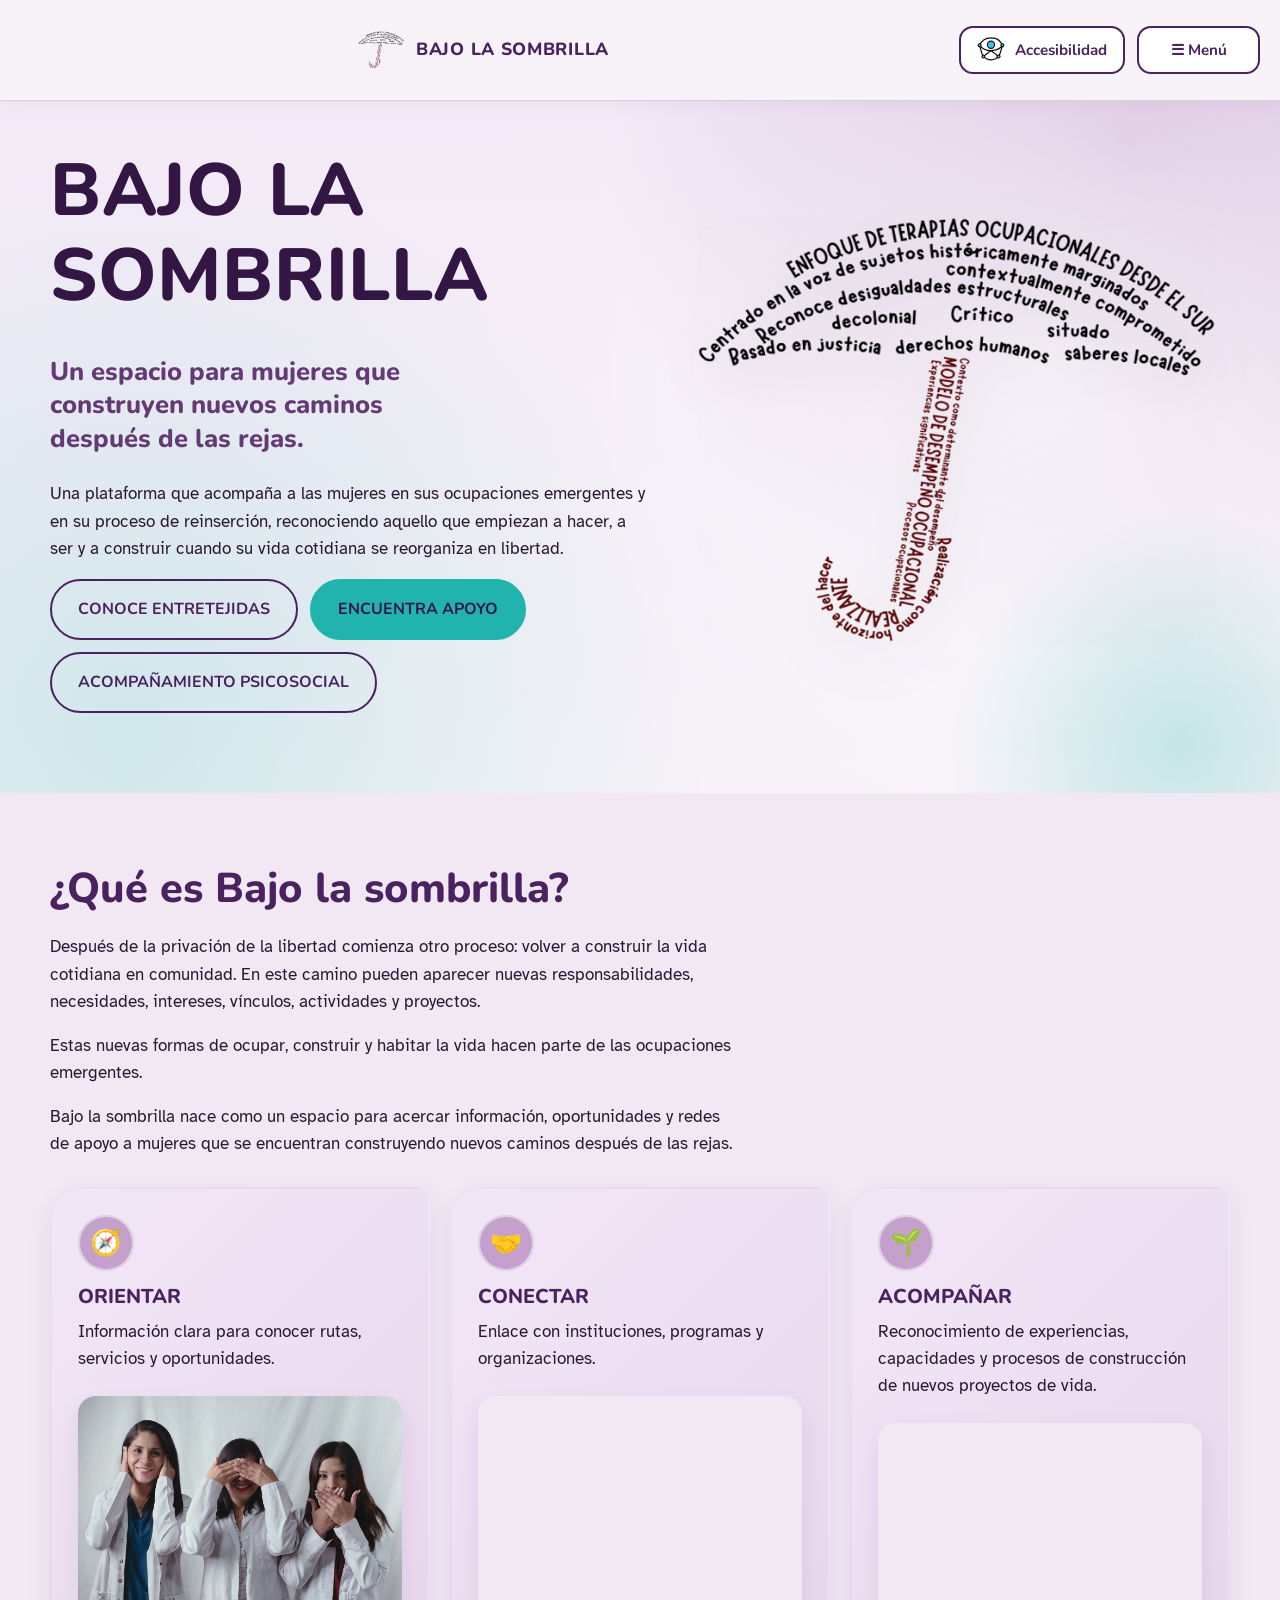
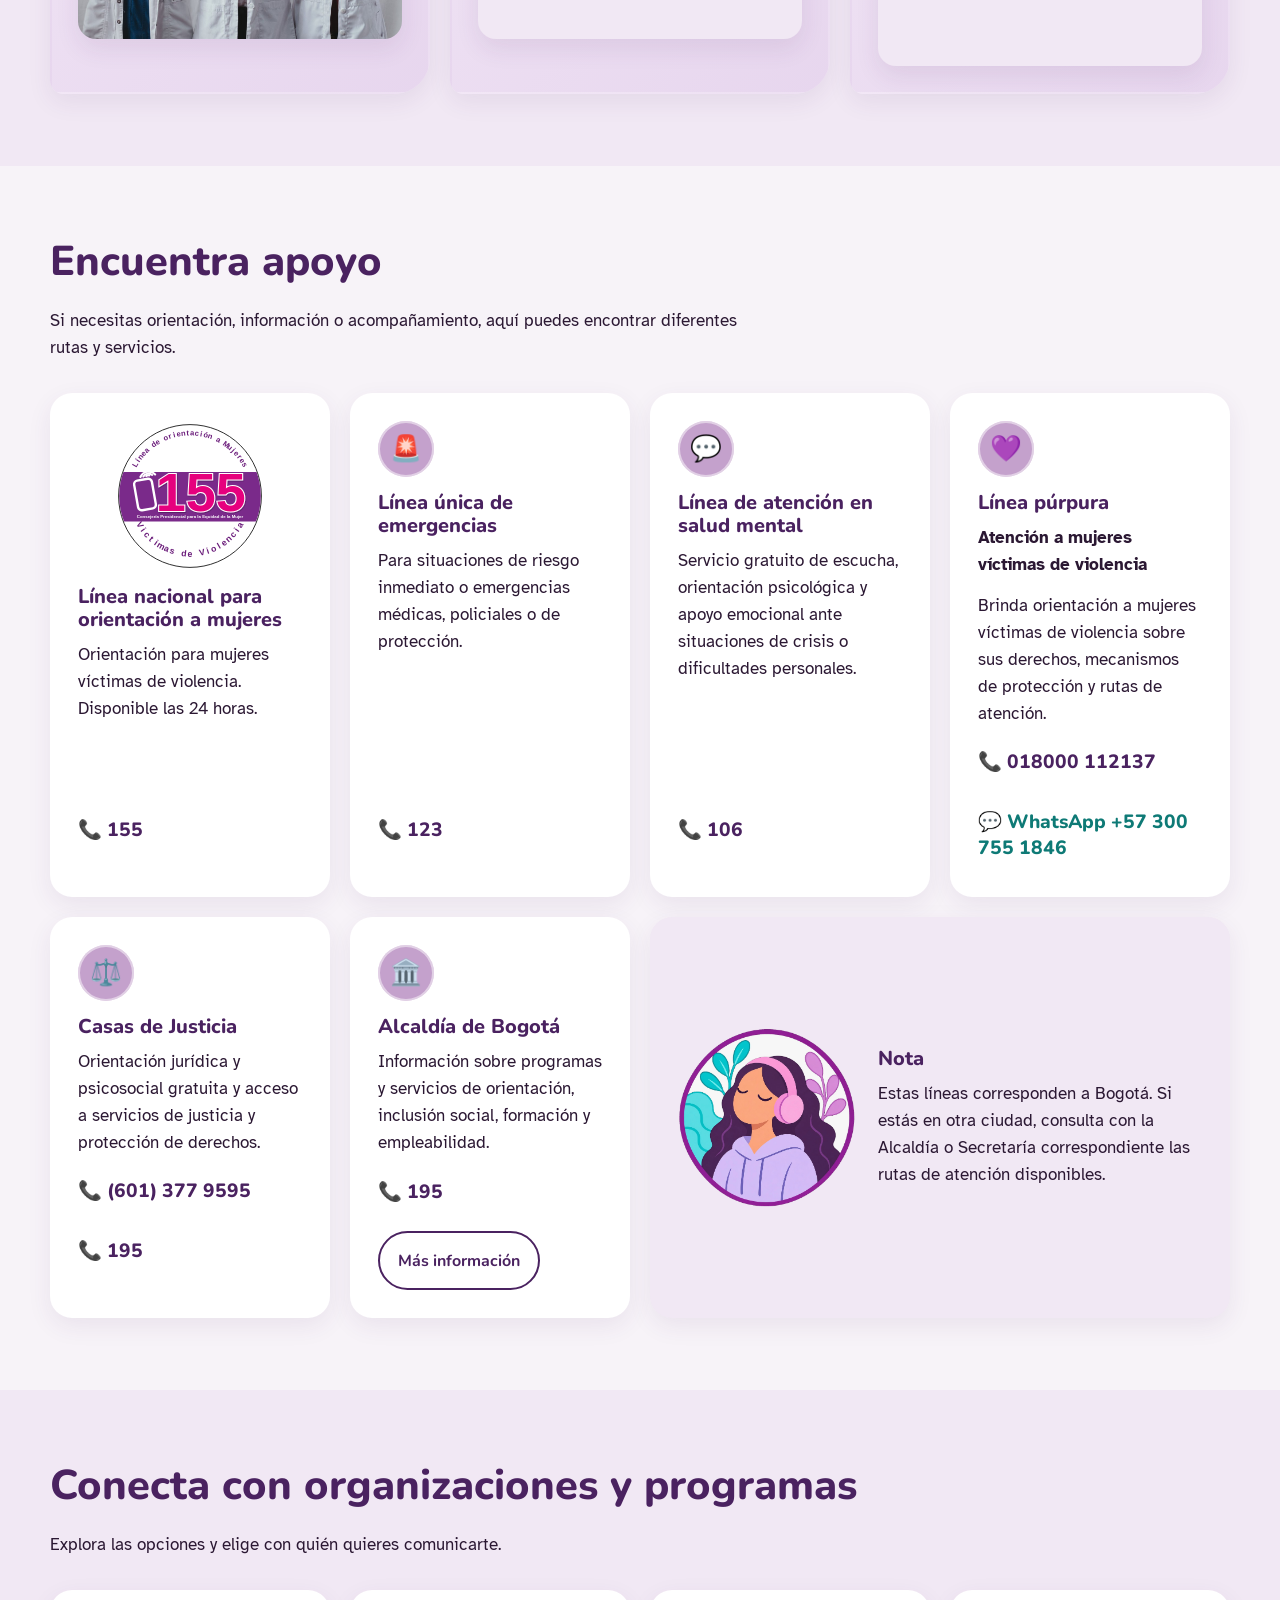
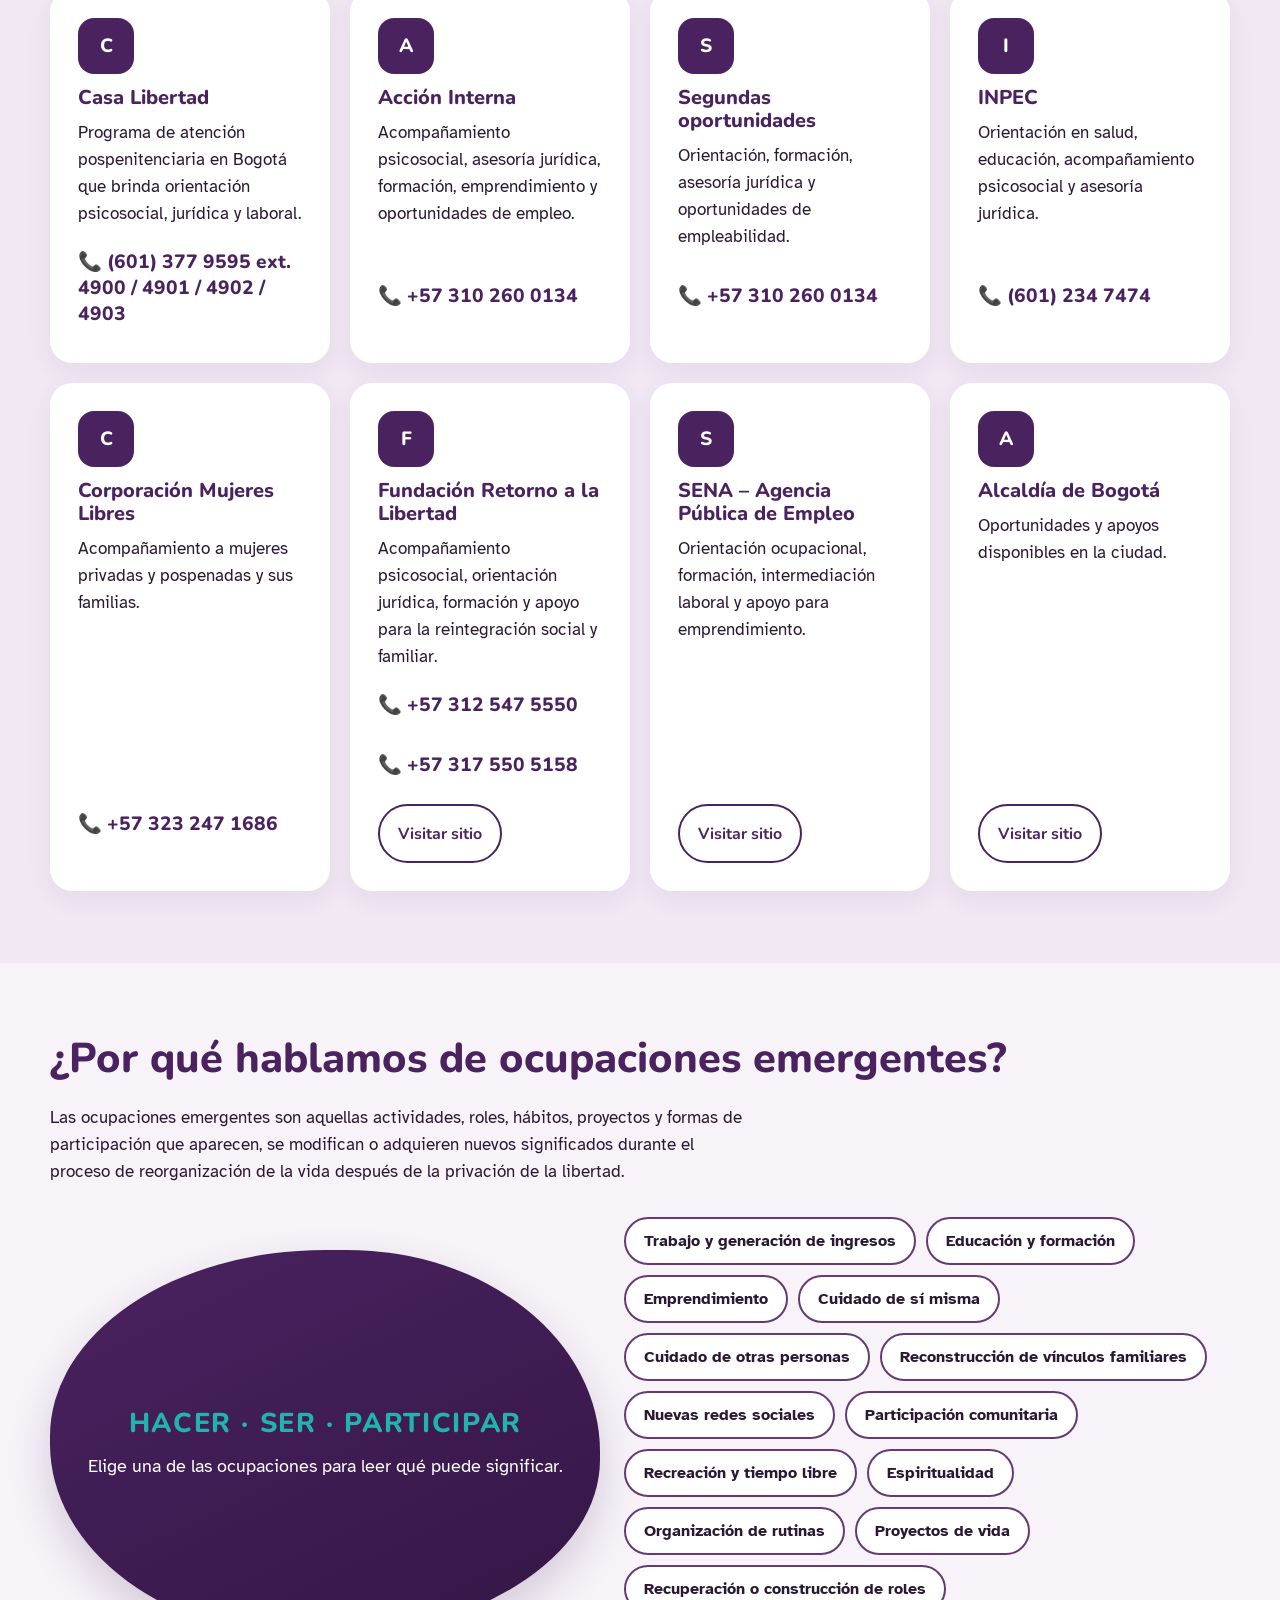
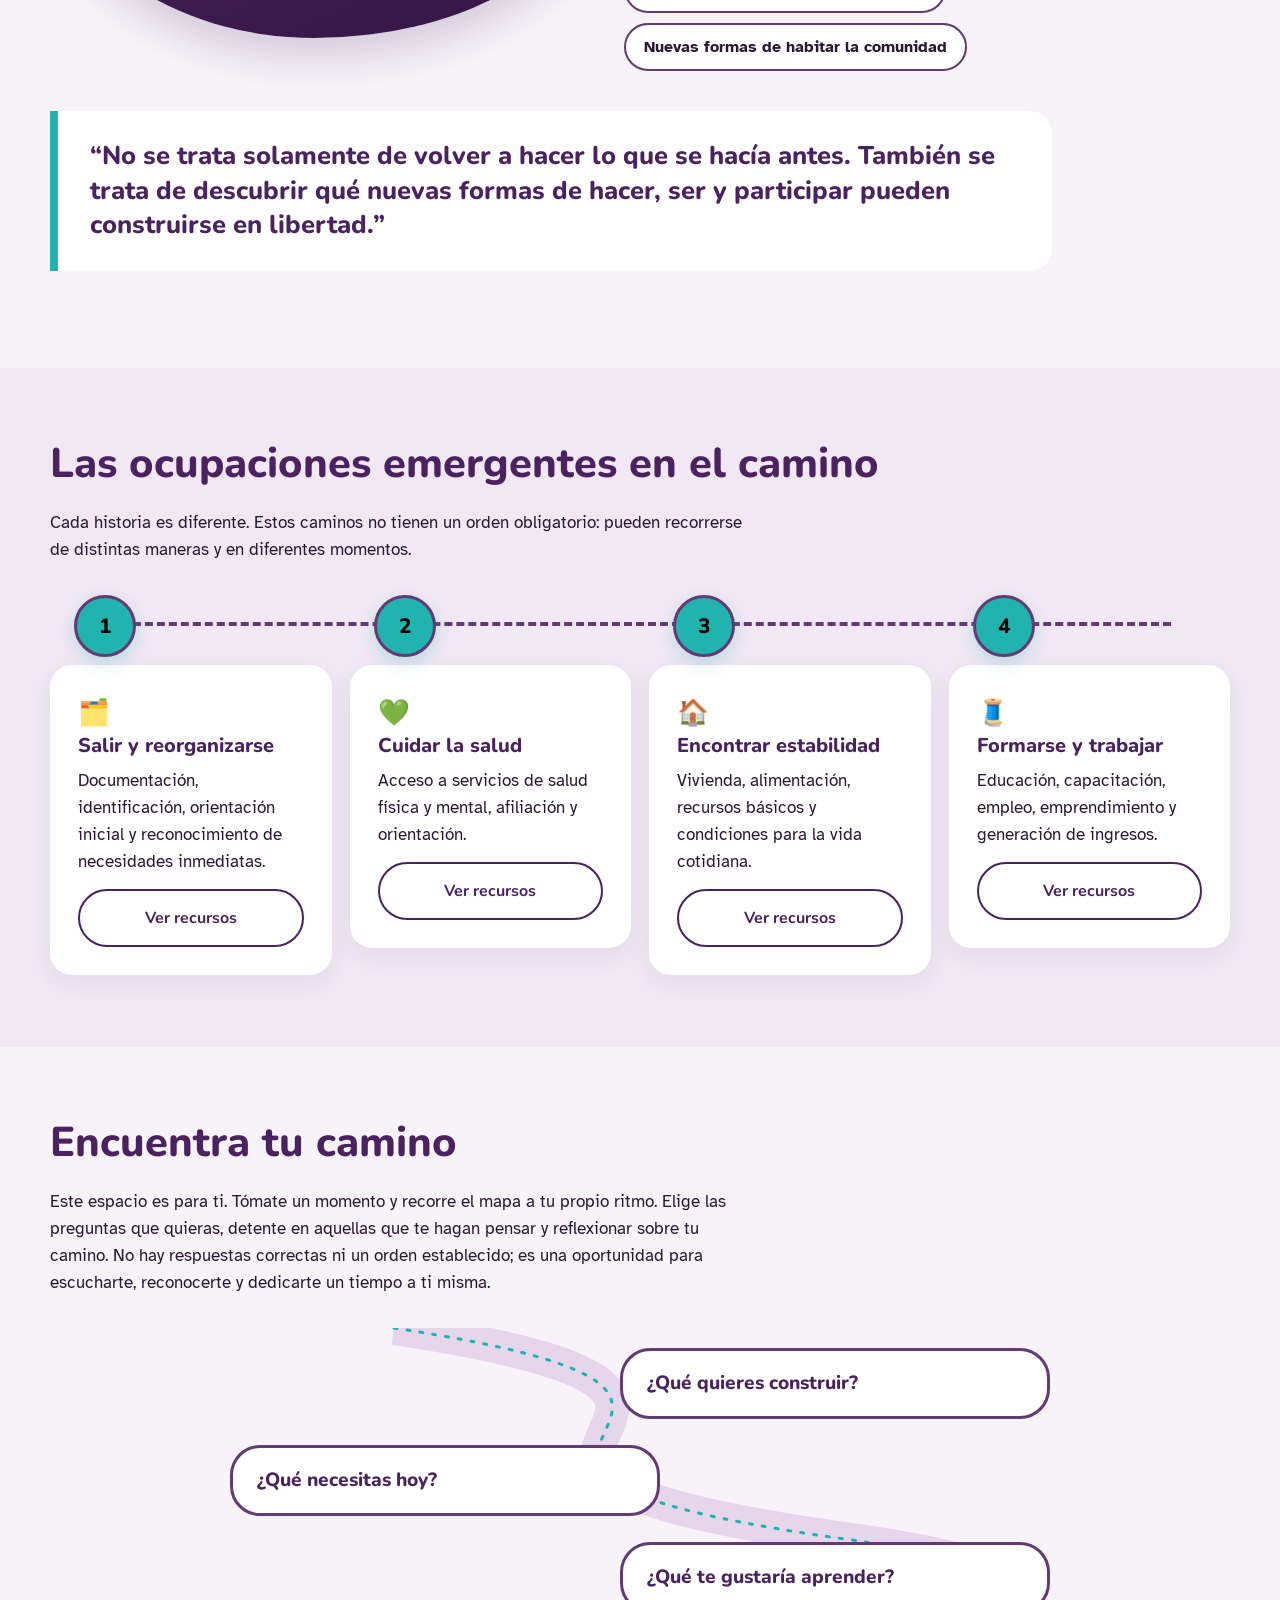
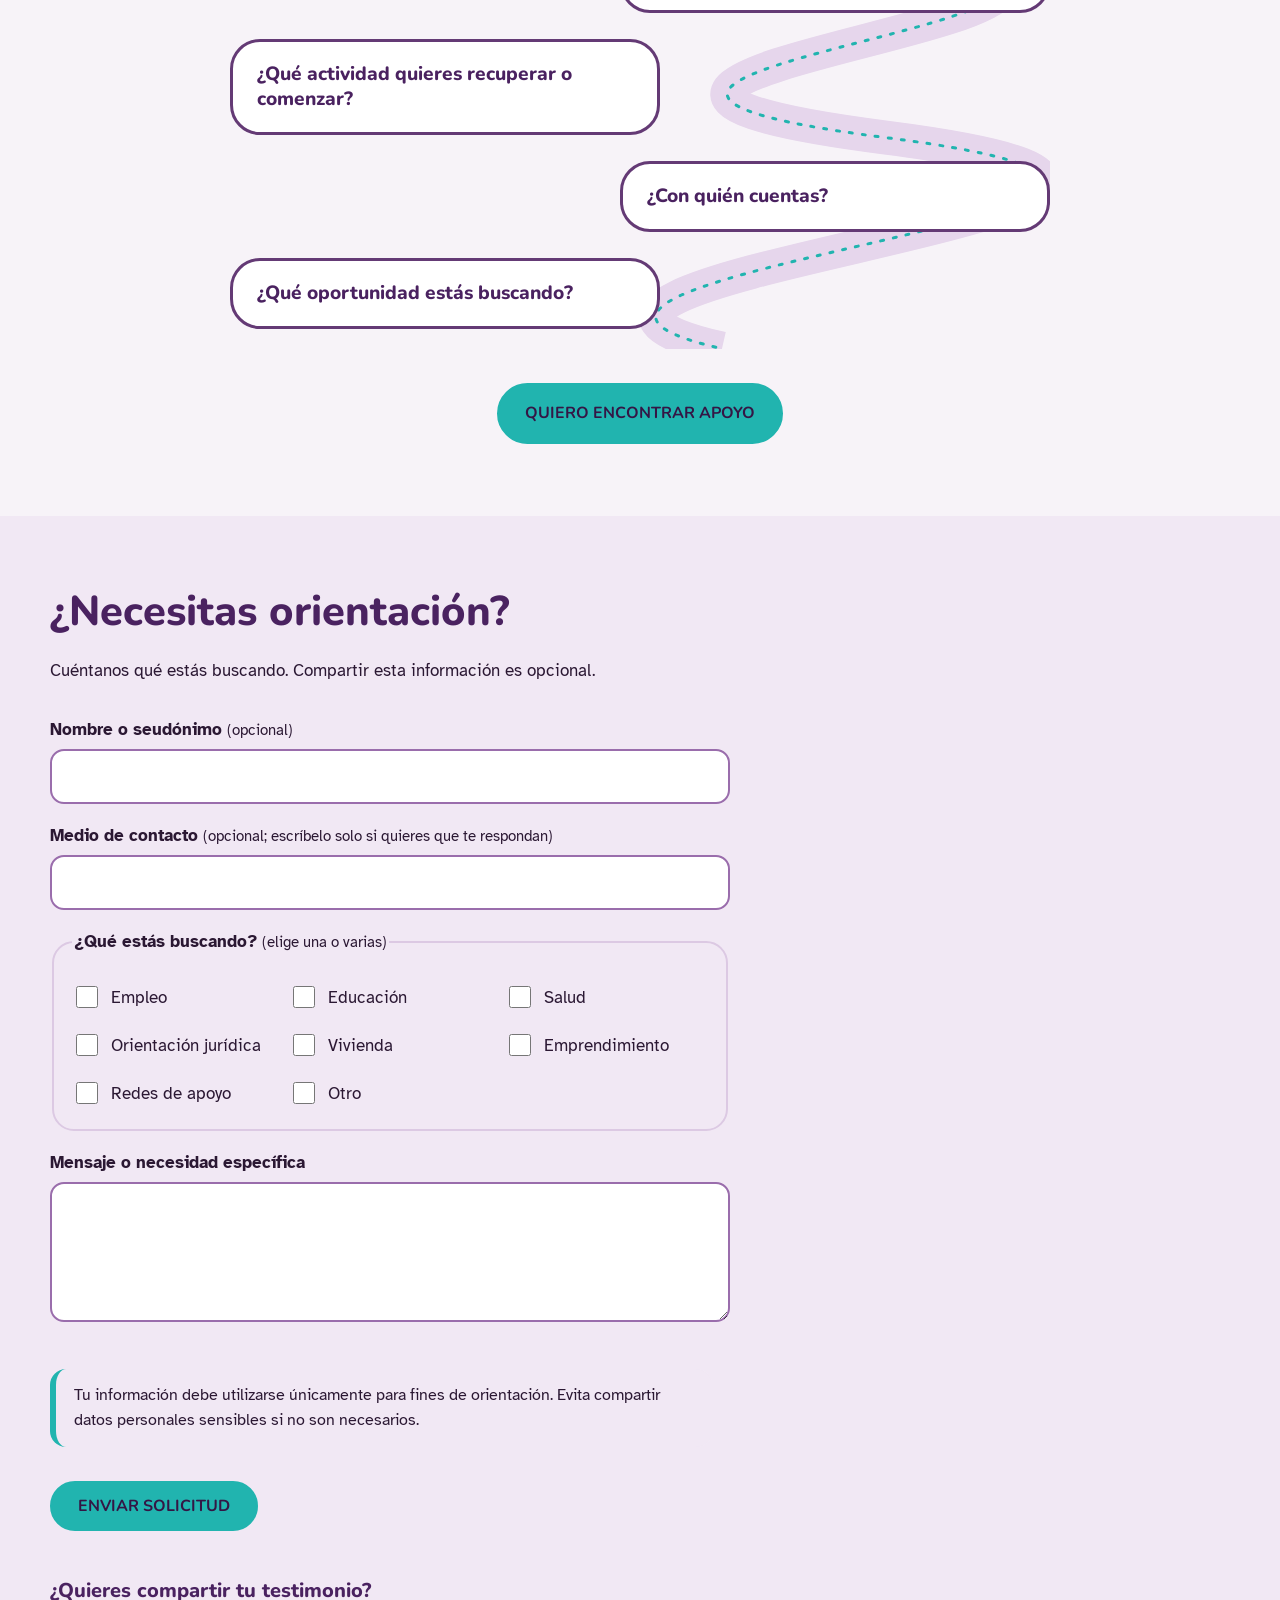
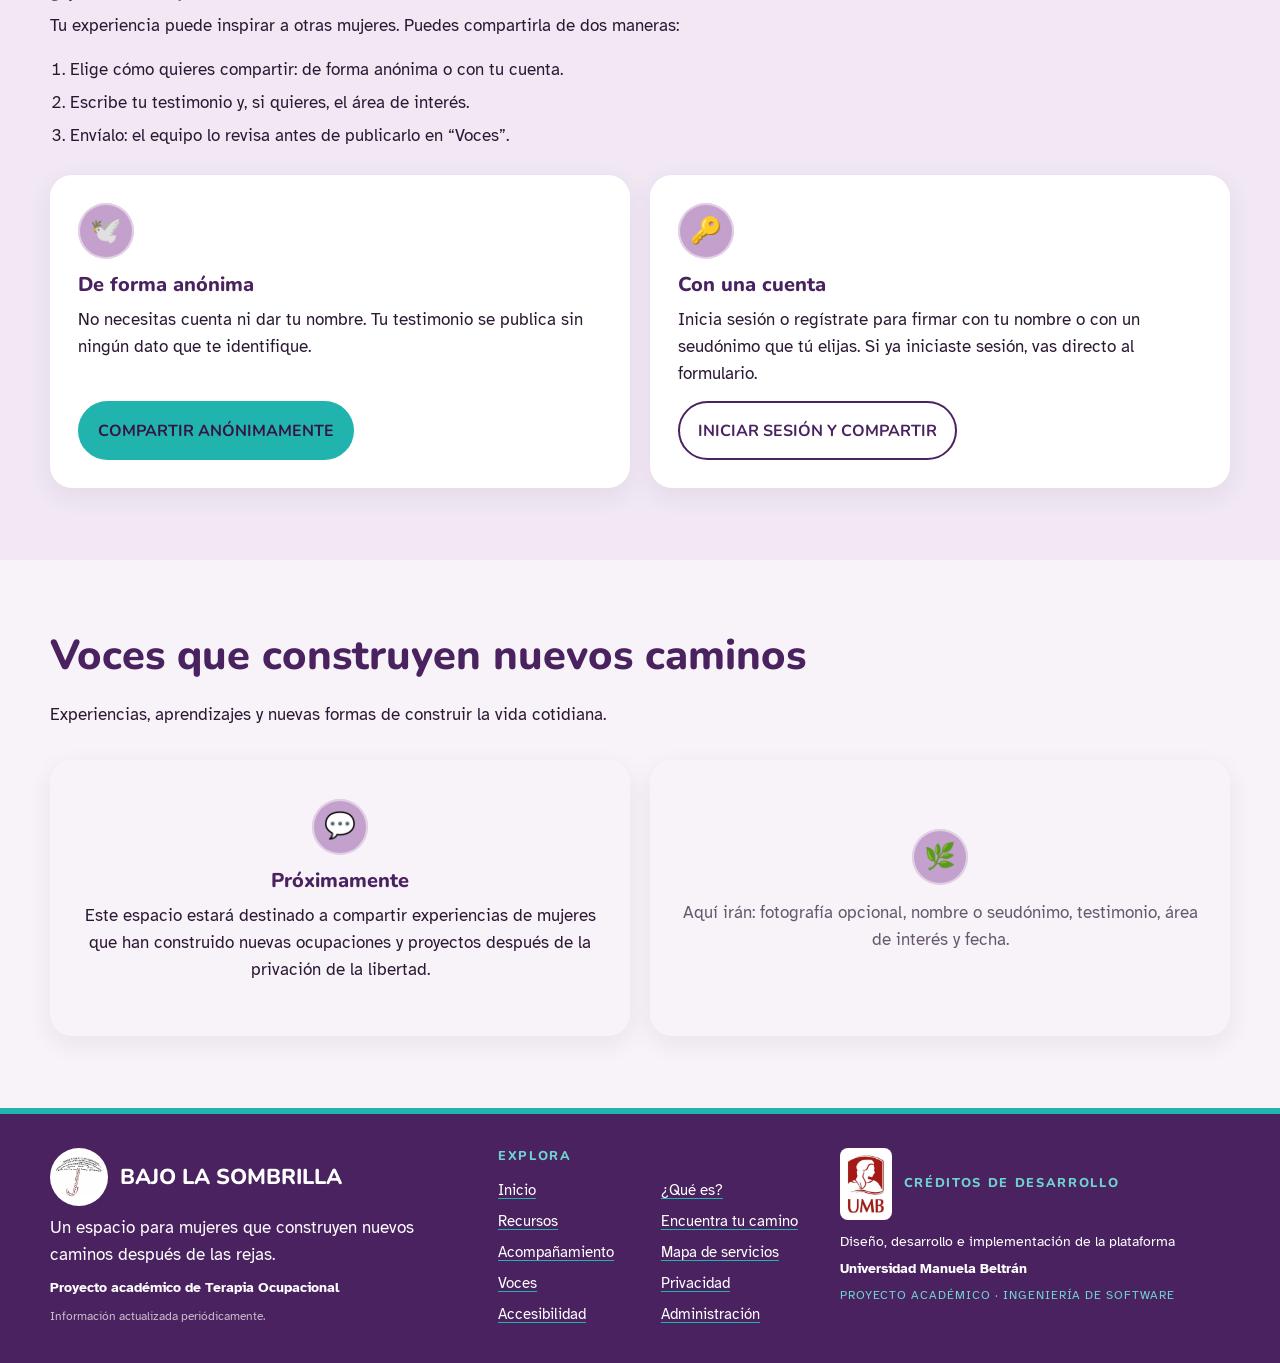
==== index.html @ c3b2c614 "Sitio web Bajo la sombrilla - version inicial" ====
<!DOCTYPE html>
<html lang="es">

<head>
    <meta charset="utf-8">
    <meta name="viewport" content="width=device-width, initial-scale=1, viewport-fit=cover">
    <meta name="theme-color" content="#C4A1CC">

    <title>Bajo la sombrilla</title>

    <!-- Fuentes -->
    <link
        rel="stylesheet"
        href="https://fonts.googleapis.com/css2?family=Atkinson+Hyperlegible:wght@400;700&family=Nunito:wght@700;800&display=swap"
    >

    <!-- Hoja de estilos -->
    <link rel="stylesheet" href="style.css">
</head>

<body>

    <!-- Accesibilidad: saltar al contenido -->
    <a class="skip" href="#main">Saltar al contenido</a>

    <!-- ==================== ENCABEZADO ==================== -->
    <header>
        <div class="wrap nav">

            <!-- Logotipo -->
            <a
                class="logo"
                href="#inicio"
                aria-label="Bajo la sombrilla, inicio"
            >
                <img
                    class="logo-img"
                    src="logo_3_transparente.png"
                    alt="Logotipo de una sombrilla que representa la articulación entre el enfoque de Terapias Ocupacionales desde el Sur y el Modelo de Desempeño Ocupacional Realizante. En la cubierta de la sombrilla, dispuestos en forma de arco, se encuentran los principios del enfoque: centrado en la voz de sujetos históricamente marginados, reconocimiento de desigualdades estructurales, compromiso contextual, pensamiento crítico y situado, perspectiva decolonial, justicia, derechos humanos y saberes locales. En el mango o estructura central se representa el Modelo de Desempeño Ocupacional Realizante, con elementos relacionados con el contexto como determinante del desempeño, las experiencias significativas y los procesos ocupacionales. En la parte inferior, el diseño incorpora los propósitos de organización, integración, productividad y realización. La sombrilla simboliza la integración de estas perspectivas como fundamento para comprender el desempeño ocupacional desde una mirada crítica, contextual y centrada en las personas."
                    title="Logotipo de una sombrilla que representa la articulación entre el enfoque de Terapias Ocupacionales desde el Sur y el Modelo de Desempeño Ocupacional Realizante. En la cubierta de la sombrilla, dispuestos en forma de arco, se encuentran los principios del enfoque: centrado en la voz de sujetos históricamente marginados, reconocimiento de desigualdades estructurales, compromiso contextual, pensamiento crítico y situado, perspectiva decolonial, justicia, derechos humanos y saberes locales. En el mango o estructura central se representa el Modelo de Desempeño Ocupacional Realizante, con elementos relacionados con el contexto como determinante del desempeño, las experiencias significativas y los procesos ocupacionales. En la parte inferior, el diseño incorpora los propósitos de organización, integración, productividad y realización. La sombrilla simboliza la integración de estas perspectivas como fundamento para comprender el desempeño ocupacional desde una mirada crítica, contextual y centrada en las personas."
                    width="46"
                    height="39"
                >
                BAJO LA SOMBRILLA
            </a>

            <!-- Menú principal -->
            <nav class="menu" aria-label="Principal">
                <a href="#inicio">Inicio</a>
                <a href="#que-es">¿Qué es?</a>
                <a href="#ocupaciones">Ocupaciones emergentes</a>
                <a href="#recursos">Recursos</a>
                <a href="acompanamiento.html">Acompañamiento</a>
                <a href="mapa.html">Mapa de servicios</a>
                <a href="#voces">Voces</a>
            </nav>

            <!-- Acceso y registro -->
            <a class="btn sm alt hide-m" href="login.html">
                INICIAR SESIÓN
            </a>

            <a class="btn sm hide-m" href="registro.html">
                REGÍSTRATE
            </a>

            <!-- Botón de accesibilidad -->
            <button
                class="icon-btn"
                id="a11yBtn"
                aria-expanded="false"
                aria-controls="a11y"
            >
                <svg
                    class="a11y-icon"
                    viewBox="0 0 48 48"
                    aria-hidden="true"
                    focusable="false"
                >
                    <g
                        fill="none"
                        stroke="currentColor"
                        stroke-width="2"
                        stroke-linecap="round"
                        stroke-linejoin="round"
                    >
                        <path d="M4.5 16A21.2 21.2 0 0 1 43.5 16" />
                        <path d="M4.5 16C7 25 8 31 11 35" />
                        <path d="M43.5 16C41 25 40 31 37 35" />
                        <path d="M11 35C15 39.5 20 41 24 41s9-1.5 13-6" />
                        <path d="M4.5 16C13 28 35 28 43.5 16" />
                        <path d="M24 25 11 35" />
                        <path d="M24 25l13 10" />
                    </g>
                    <g fill="#3fbfe8" stroke="currentColor" stroke-width="1.8">
                        <circle cx="24" cy="15" r="6.2" />
                        <circle cx="4.5" cy="16" r="2.6" />
                        <circle cx="43.5" cy="16" r="2.6" />
                        <circle cx="11" cy="35" r="2.6" />
                        <circle cx="37" cy="35" r="2.6" />
                    </g>
                </svg>
                <span>Accesibilidad</span>
            </button>

            <!-- Menú móvil -->
            <button
                class="icon-btn burger"
                id="burger"
                aria-expanded="false"
                aria-controls="mm"
                aria-label="Abrir menú"
            >
                ☰ Menú
            </button>

        </div>

        <!-- Navegación móvil -->
        <nav id="mm" aria-label="Menú móvil">
            <a href="#inicio">Inicio</a>
            <a href="#que-es">¿Qué es?</a>
            <a href="#ocupaciones">Ocupaciones emergentes</a>
            <a href="#recursos">Recursos</a>
            <a href="acompanamiento.html">Acompañamiento</a>
            <a href="mapa.html">Mapa de servicios</a>
            <a href="#voces">Voces</a>
            <a href="login.html">Iniciar sesión</a>
            <a href="registro.html">Regístrate</a>
        </nav>

        <!-- Opciones de accesibilidad -->
        <div
            id="a11y"
            role="dialog"
            aria-label="Opciones de accesibilidad"
        >
            <strong>Ajusta la página a tu medida</strong>

            <button class="btn sm" data-a="up">
                A+ Aumentar texto
            </button>

            <button class="btn sm" data-a="down">
                A− Reducir texto
            </button>

            <button
                class="btn sm"
                data-a="contrast"
                aria-pressed="false"
            >
                ◐ Alto contraste
            </button>

            <button
                class="btn sm"
                data-a="motion"
                aria-pressed="false"
            >
                Reducir movimiento
            </button>

            <button class="btn sm" data-a="reset">
                Restablecer
            </button>
        </div>
    </header>

    <!-- ==================== CONTENIDO PRINCIPAL ==================== -->
    <main id="main">

        <!-- 1. INICIO -->
        <section class="hero" id="inicio">
            <div class="wrap">

                <div>
                    <h1>BAJO LA SOMBRILLA</h1>

                    <p class="sub">
                        Un espacio para mujeres que construyen nuevos
                        caminos después de las rejas.
                    </p>

                    <p>
                        Una plataforma que acompaña a las mujeres en sus
                        ocupaciones emergentes y en su proceso de
                        reinserción, reconociendo aquello que empiezan
                        a hacer, a ser y a construir cuando su vida
                        cotidiana se reorganiza en libertad.
                    </p>

                    <div class="row">
                        <a class="btn alt" href="#que-es">
                            CONOCE ENTRETEJIDAS
                        </a>

                        <a class="btn" href="#apoyo">
                            ENCUENTRA APOYO
                        </a>

                        <a class="btn alt" href="acompanamiento.html">
                            ACOMPAÑAMIENTO PSICOSOCIAL
                        </a>
                    </div>
                </div>

                <img
                    class="hero-art"
                    src="logo_3_transparente.png"
                    alt="Logotipo de una sombrilla que representa la articulación entre el enfoque de Terapias Ocupacionales desde el Sur y el Modelo de Desempeño Ocupacional Realizante. En la cubierta de la sombrilla, dispuestos en forma de arco, se encuentran los principios del enfoque: centrado en la voz de sujetos históricamente marginados, reconocimiento de desigualdades estructurales, compromiso contextual, pensamiento crítico y situado, perspectiva decolonial, justicia, derechos humanos y saberes locales. En el mango o estructura central se representa el Modelo de Desempeño Ocupacional Realizante, con elementos relacionados con el contexto como determinante del desempeño, las experiencias significativas y los procesos ocupacionales. En la parte inferior, el diseño incorpora los propósitos de organización, integración, productividad y realización. La sombrilla simboliza la integración de estas perspectivas como fundamento para comprender el desempeño ocupacional desde una mirada crítica, contextual y centrada en las personas."
                    title="Logotipo de una sombrilla que representa la articulación entre el enfoque de Terapias Ocupacionales desde el Sur y el Modelo de Desempeño Ocupacional Realizante. En la cubierta de la sombrilla, dispuestos en forma de arco, se encuentran los principios del enfoque: centrado en la voz de sujetos históricamente marginados, reconocimiento de desigualdades estructurales, compromiso contextual, pensamiento crítico y situado, perspectiva decolonial, justicia, derechos humanos y saberes locales. En el mango o estructura central se representa el Modelo de Desempeño Ocupacional Realizante, con elementos relacionados con el contexto como determinante del desempeño, las experiencias significativas y los procesos ocupacionales. En la parte inferior, el diseño incorpora los propósitos de organización, integración, productividad y realización. La sombrilla simboliza la integración de estas perspectivas como fundamento para comprender el desempeño ocupacional desde una mirada crítica, contextual y centrada en las personas."
                    width="604"
                    height="506"
                >

            </div>
        </section>

        <!-- 2. ¿QUÉ ES BAJO LA SOMBRILLA? -->
        <section id="que-es" class="alt-bg">
            <div class="wrap">

                <h2>¿Qué es Bajo la sombrilla?</h2>

                <p>
                    Después de la privación de la libertad comienza otro
                    proceso: volver a construir la vida cotidiana en
                    comunidad. En este camino pueden aparecer nuevas
                    responsabilidades, necesidades, intereses, vínculos,
                    actividades y proyectos.
                </p>

                <p>
                    Estas nuevas formas de ocupar, construir y habitar
                    la vida hacen parte de las ocupaciones emergentes.
                </p>

                <p>
                    Bajo la sombrilla nace como un espacio para acercar
                    información, oportunidades y redes de apoyo a mujeres
                    que se encuentran construyendo nuevos caminos
                    después de las rejas.
                </p>

                <div class="grid" style="margin-top: 30px">

                    <article class="card big">
                        <div class="ico" aria-hidden="true">🧭</div>

                        <h3>ORIENTAR</h3>

                        <p>
                            Información clara para conocer rutas,
                            servicios y oportunidades.
                        </p>

                        <img
                            class="card-photo"
                            src="orientar.jpg"
                            alt="Tres profesionales de la salud con batas blancas sonriendo y cubriendo sus rostros con las manos"
                            width="1200"
                            height="900"
                            loading="lazy"
                            decoding="async"
                        >
                    </article>

                    <article class="card big">
                        <div class="ico" aria-hidden="true">🤝</div>

                        <h3>CONECTAR</h3>

                        <p>
                            Enlace con instituciones, programas
                            y organizaciones.
                        </p>

                        <img
                            class="card-photo"
                            src="conectar.jpg"
                            alt="Cinco mujeres con uniformes azules sonriendo y abrazándose en grupo"
                            width="1200"
                            height="900"
                            loading="lazy"
                            decoding="async"
                        >
                    </article>

                    <article class="card big">
                        <div class="ico" aria-hidden="true">🌱</div>

                        <h3>ACOMPAÑAR</h3>

                        <p>
                            Reconocimiento de experiencias, capacidades
                            y procesos de construcción de nuevos
                            proyectos de vida.
                        </p>

                        <img
                            class="card-photo"
                            src="acompanar.jpg"
                            alt="Mujer con vestido azul y velo blanco sosteniendo una vasija de barro"
                            width="1200"
                            height="900"
                            loading="lazy"
                            decoding="async"
                        >
                    </article>

                </div>
            </div>
        </section>

        <!-- 3. ENCUENTRA APOYO -->
        <section id="apoyo">
            <div class="wrap">

                <h2>Encuentra apoyo</h2>

                <p class="intro">
                    Si necesitas orientación, información o
                    acompañamiento, aquí puedes encontrar diferentes
                    rutas y servicios.
                </p>

                <!-- El contenido se genera desde script.js -->
                <div class="grid" id="apoyoGrid"></div>

            </div>
        </section>

        <!-- 4. RECURSOS Y ORGANIZACIONES -->
        <section id="recursos" class="alt-bg">
            <div class="wrap">

                <h2>Conecta con organizaciones y programas</h2>

                <p class="intro">
                    Explora las opciones y elige con quién quieres
                    comunicarte.
                </p>

                <!-- Organizaciones generadas con JavaScript -->
                <div class="grid" id="orgGrid"></div>

            </div>
        </section>

        <!-- 5. OCUPACIONES EMERGENTES -->
        <section id="ocupaciones">
            <div class="wrap">

                <h2>¿Por qué hablamos de ocupaciones emergentes?</h2>

                <p class="intro">
                    Las ocupaciones emergentes son aquellas actividades,
                    roles, hábitos, proyectos y formas de participación
                    que aparecen, se modifican o adquieren nuevos
                    significados durante el proceso de reorganización
                    de la vida después de la privación de la libertad.
                </p>

                <div class="occ">

                    <!-- Contenido dinámico de las ocupaciones -->
                    <div class="core" aria-live="polite">

                        <h3 id="coreT">
                            HACER · SER · PARTICIPAR
                        </h3>

                        <p id="coreP">
                            Elige una de las ocupaciones para leer qué
                            puede significar.
                        </p>

                    </div>

                    <!-- Opciones creadas con JavaScript -->
                    <div
                        class="chips"
                        id="chips"
                        role="group"
                        aria-label="Ocupaciones emergentes"
                    ></div>

                </div>

                <p class="quote">
                    “No se trata solamente de volver a hacer lo que se
                    hacía antes. También se trata de descubrir qué nuevas
                    formas de hacer, ser y participar pueden construirse
                    en libertad.”
                </p>

            </div>
        </section>

        <!-- 6. RUTA DE LAS OCUPACIONES -->
        <section class="alt-bg" id="ruta">
            <div class="wrap">

                <h2>Las ocupaciones emergentes en el camino</h2>

                <p class="intro">
                    Cada historia es diferente. Estos caminos no tienen
                    un orden obligatorio: pueden recorrerse de distintas
                    maneras y en diferentes momentos.
                </p>

                <!-- Etapas creadas con JavaScript -->
                <ol class="ruta" id="rutaL"></ol>

            </div>
        </section>

        <!-- 7. ENCUENTRA TU CAMINO -->
        <section id="camino">
            <div class="wrap">

                <h2>Encuentra tu camino</h2>

                <p class="intro">
                    Este espacio es para ti. Tómate un momento y recorre el mapa a tu propio ritmo. Elige las preguntas que quieras, detente en aquellas que te hagan pensar y reflexionar sobre tu camino. No hay respuestas correctas ni un orden establecido; es una oportunidad para escucharte, reconocerte y dedicarte un tiempo a ti misma.
                    
                    
                </p>

                <div class="camino" id="cam">

                    <!-- Camino visual -->
                    <svg
                        viewBox="0 0 100 100"
                        preserveAspectRatio="none"
                        aria-hidden="true"
                    >
                        <path
                            d="M20 0 C80 12, 10 22, 75 34 S15 55, 80 66 S20 88, 60 100"
                            fill="none"
                            stroke="#e6d6ec"
                            stroke-width="7"
                            vector-effect="non-scaling-stroke"
                            style="stroke-width: 34px"
                        />

                        <path
                            d="M20 0 C80 12, 10 22, 75 34 S15 55, 80 66 S20 88, 60 100"
                            fill="none"
                            stroke="#21b4af"
                            stroke-width="3"
                            stroke-dasharray="3 10"
                            stroke-linecap="round"
                            vector-effect="non-scaling-stroke"
                            style="stroke-width: 3px"
                        />
                    </svg>

                </div>

                <div
                    class="row"
                    style="justify-content: center; margin-top: 34px"
                >
                    <a class="btn" href="#orientacion">
                        QUIERO ENCONTRAR APOYO
                    </a>
                </div>

            </div>
        </section>

        <!-- 8. FORMULARIO DE ORIENTACIÓN -->
        <section id="orientacion" class="alt-bg">
            <div class="wrap">

                <h2>¿Necesitas orientación?</h2>

                <p class="intro">
                    Cuéntanos qué estás buscando. Compartir esta
                    información es opcional.
                </p>

                <form id="f" novalidate>

                    <!-- Nombre opcional -->
                    <div>
                        <label for="n">
                            Nombre o seudónimo
                            <span class="hint">(opcional)</span>
                        </label>

                        <input
                            type="text"
                            id="n"
                            autocomplete="off"
                        >
                    </div>

                    <!-- Medio de contacto opcional -->
                    <div>
                        <label for="c">
                            Medio de contacto
                            <span class="hint">
                                (opcional; escríbelo solo si quieres
                                que te respondan)
                            </span>
                        </label>

                        <input
                            type="text"
                            id="c"
                            autocomplete="off"
                        >
                    </div>

                    <!-- Motivos de orientación -->
                    <fieldset>
                        <legend>
                            ¿Qué estás buscando?
                            <span class="hint">
                                (elige una o varias)
                            </span>
                        </legend>

                        <div class="opts" id="opts"></div>
                    </fieldset>

                    <!-- Mensaje -->
                    <div>
                        <label for="m">
                            Mensaje o necesidad específica
                        </label>

                        <textarea
                            id="m"
                            aria-describedby="e"
                        ></textarea>

                        <div
                            class="err"
                            id="e"
                            role="alert"
                        ></div>
                    </div>

                    <p class="notice">
                        Tu información debe utilizarse únicamente
                        para fines de orientación. Evita compartir
                        datos personales sensibles si no son necesarios.
                    </p>

                    <div>
                        <button class="btn" type="submit">
                            ENVIAR SOLICITUD
                        </button>
                    </div>

                </form>

                <!-- Confirmación del formulario -->
                <div
                    id="ok"
                    role="status"
                    tabindex="-1"
                >
                    <strong>Gracias por escribir.</strong>

                    Tu solicitud fue recibida. Si dejaste un medio de contacto, el equipo podrá comunicarse contigo. Mientras tanto, puedes llamar a cualquiera de las líneas de la
                    sección “Encuentra apoyo”.
                </div>

                <!-- 9. COMPARTIR TESTIMONIO -->
                <div class="testi-help" id="testimonio">

                    <h3>¿Quieres compartir tu testimonio?</h3>

                    <p>
                        Tu experiencia puede inspirar a otras mujeres.
                        Puedes compartirla de dos maneras:
                    </p>

                    <ol>
                        <li>
                            Elige cómo quieres compartir: de forma
                            anónima o con tu cuenta.
                        </li>

                        <li>
                            Escribe tu testimonio y, si quieres,
                            el área de interés.
                        </li>

                        <li>
                            Envíalo: el equipo lo revisa antes de
                            publicarlo en “Voces”.
                        </li>
                    </ol>

                    <div class="grid">

                        <!-- Testimonio anónimo -->
                        <article class="card">

                            <div class="ico" aria-hidden="true">
                                🕊️
                            </div>

                            <h3>De forma anónima</h3>

                            <p>
                                No necesitas cuenta ni dar tu nombre.
                                Tu testimonio se publica sin ningún dato
                                que te identifique.
                            </p>

                            <div class="push">
                                <a class="btn sm" href="testimonio.html">
                                    COMPARTIR ANÓNIMAMENTE
                                </a>
                            </div>

                        </article>

                        <!-- Testimonio con cuenta -->
                        <article class="card">

                            <div class="ico" aria-hidden="true">
                                🔑
                            </div>

                            <h3>Con una cuenta</h3>

                            <p>
                                Inicia sesión o regístrate para firmar
                                con tu nombre o con un seudónimo que tú
                                elijas. Si ya iniciaste sesión, vas
                                directo al formulario.
                            </p>

                            <div class="push">
                                <a
                                    class="btn sm alt"
                                    id="testiCuenta"
                                    href="login.html?next=testimonio.html"
                                >
                                    INICIAR SESIÓN Y COMPARTIR
                                </a>
                            </div>

                        </article>

                    </div>
                </div>

            </div>
        </section>

        <!-- 10. VOCES -->
        <section id="voces">
            <div class="wrap">

                <h2>Voces que construyen nuevos caminos</h2>

                <p class="intro">
                    Experiencias, aprendizajes y nuevas formas de
                    construir la vida cotidiana.
                </p>

                <div class="grid">

                    <article class="card soon">

                        <div class="ico" aria-hidden="true">
                            💬
                        </div>

                        <h3>Próximamente</h3>

                        <p>
                            Este espacio estará destinado a compartir
                            experiencias de mujeres que han construido
                            nuevas ocupaciones y proyectos después de
                            la privación de la libertad.
                        </p>

                    </article>

                    <article class="card soon" aria-hidden="true">

                        <div class="ico">🌿</div>

                        <p style="opacity: 0.7">
                            Aquí irán: fotografía opcional, nombre
                            o seudónimo, testimonio, área de interés
                            y fecha.
                        </p>

                    </article>

                </div>
            </div>
        </section>

    </main>

    <!-- ==================== PIE DE PÁGINA ==================== -->
        <footer>
      <div class="wrap footer-grid">
        <div class="footer-brand">
          <div class="footer-brand-head">
            <img
              class="footer-logo"
              src="logo_3_transparente.png"
              alt=""
              width="46"
              height="39"
            />
            <h2>BAJO LA SOMBRILLA</h2>
          </div>
          <p class="footer-tagline">
            Un espacio para mujeres que construyen nuevos caminos después de las
            rejas.
          </p>
          <p class="footer-project">
            Proyecto académico de Terapia Ocupacional
          </p>
          <p class="footer-note">Información actualizada periódicamente.</p>
        </div>

        <nav class="footer-nav" aria-label="Pie de página">
          <h3>EXPLORA</h3>
          <ul>
            <li><a href="#inicio">Inicio</a></li>
            <li><a href="#que-es">¿Qué es?</a></li>
            <li><a href="#recursos">Recursos</a></li>
            <li><a href="#camino">Encuentra tu camino</a></li>
            <li><a href="acompanamiento.html">Acompañamiento</a></li>
            <li><a href="mapa.html">Mapa de servicios</a></li>
            <li><a href="#voces">Voces</a></li>
            <li><a href="#privacidad">Privacidad</a></li>
            <li><a href="#a11yBtn">Accesibilidad</a></li>
            <li><a href="admin.html">Administración</a></li>
          </ul>
        </nav>

        <div class="footer-credits">
          <div class="credits-head">
            <img
              class="umb-logo"
              src="logo_umb.png"
              alt="Universidad Manuela Beltrán"
              width="44"
              height="64"
            />
            <h3>CRÉDITOS DE DESARROLLO</h3>
          </div>
          <p>Diseño, desarrollo e implementación de la plataforma</p>
          <p class="credito-uni">Universidad Manuela Beltrán</p>
          <p class="credito-proyecto">
            PROYECTO ACADÉMICO · INGENIERÍA DE SOFTWARE
          </p>
        </div>
      </div>
    </footer>

    <!-- ==================== BARRA INFERIOR ==================== -->
    <div class="bar">

        <a class="btn" href="#apoyo">
            ENCUENTRA APOYO
        </a>

        <a
            class="btn alt"
            href="tel:155"
            aria-label="Llamar a la línea 155"
        >
            📞 155
        </a>

    </div>

    <!-- Archivo JavaScript principal -->
    <script src="script.js"></script>
    <script src="accesibilidad.js"></script>

</body>
</html>
---- style.css ----
/* ==========================================================================
   1. VARIABLES Y CONFIGURACIÓN GLOBAL
   ========================================================================== */

:root {
  /* Paleta morada · color principal */
  --morado-50: #f7f3f8;
  --morado-100: #f1e8f4;
  --morado-200: #e6d6ec;
  --morado-300: #c4a1cc;
  --morado-400: #b087be;
  --morado-500: #9a6dac;
  --morado-600: #7d4f90;
  --morado-700: #643a75;
  --morado-800: #4a2260;
  --morado-900: #341645;

  /* Paleta turquesa · botones, acentos y animaciones */
  --turquesa-50: #e6f7f6;
  --turquesa-100: #ccf0ee;
  --turquesa-300: #6fd3cf;
  --turquesa-500: #21b4af;
  --turquesa-600: #1a9691;
  --turquesa-700: #0e7a76;
  --turquesa-800: #0a5e5b;

  /* Alias de la interfaz */
  --bg: var(--morado-50);
  --card: #ffffff;
  --sand: var(--morado-100);
  --sage: var(--morado-300);
  --saged: var(--morado-700);
  --terra: var(--turquesa-500);
  --petrol: var(--morado-800);
  --sun: var(--turquesa-500);
  --ink: #2b1833;
  --line: #dcc9e3;
  --focus: var(--turquesa-700);
  --soft: var(--morado-100);
  --field: var(--morado-500);
  --chip-pendiente: var(--morado-300);
  --chip-pendiente-ink: var(--morado-900);
  --r: 22px;

  box-sizing: border-box;
  padding-top: env(safe-area-inset-top, 0px);
  padding-bottom: env(safe-area-inset-bottom, 0px);
}
:root:not([data-theme="light"]) {
  /* Modificadores de tema (reservado para modo personalizado) */
}

/* Modo de Alto Contraste */
html[data-contrast="1"] {
  --bg: #000;
  --card: #000;
  --sand: #111;
  --sage: #111;
  --saged: #ffe45c;
  --terra: #5ff5f0;
  --petrol: #8fe3ff;
  --ink: #fff;
  --line: #fff;
  --focus: #ffe45c;
  --soft: #111;
  --field: #fff;
  --chip-pendiente: #ffe45c;
  --chip-pendiente-ink: #000;
}

html {
  font-size: 100%;
  scroll-behavior: smooth;
  scroll-padding-top: calc(90px + env(safe-area-inset-top, 0px));
  height: auto;
}

body {
  margin: 0;
  background: var(--bg);
  color: var(--ink);
  font-family: "Atkinson Hyperlegible", Verdana, sans-serif;
  line-height: 1.6;
  font-size: 1.06rem;
}

/* ==========================================================================
   2. TIPOGRAFÍA Y ACCESIBILIDAD
   ========================================================================== */

h1,
h2,
h3 {
  font-family: Nunito, "Trebuchet MS", sans-serif;
  font-weight: 800;
  line-height: 1.15;
  margin: 0 0 0.5em;
  color: var(--petrol);
}

h2 {
  font-size: clamp(1.8rem, 4vw, 2.6rem);
}

h3 {
  font-size: 1.25rem;
}

p {
  margin: 0 0 1em;
  max-width: 62ch;
}

a {
  color: var(--petrol);
  text-underline-offset: 3px;
  text-decoration-color: var(--turquesa-500);
}

html[data-contrast="1"] a {
  text-decoration-color: currentColor;
}

::selection {
  background: var(--morado-300);
  color: var(--morado-900);
}

:focus-visible {
  outline: 4px solid var(--focus);
  outline-offset: 3px;
  box-shadow: 0 0 0 7px var(--ink);
}

.skip {
  position: absolute;
  left: -999px;
  top: 8px;
  background: var(--sun);
  color: #000;
  padding: 10px 16px;
  z-index: 100;
  border-radius: 10px;
}

.skip:focus {
  left: 8px;
}

/* Reducción de movimiento */
html[data-motion="0"] *,
html[data-motion="0"] *::before,
html[data-motion="0"] *::after {
  animation: none !important;
  transition: none !important;
}

@media (prefers-reduced-motion: reduce) {
  *,
  *::before,
  *::after {
    animation: none !important;
    transition: none !important;
    scroll-behavior: auto !important;
  }
}

/* Panel de Accesibilidad (#a11y) */
#a11y {
  position: static;
  right: 20px;
  top: calc(76px + env(safe-area-inset-top, 0px));
  background: var(--card);
  border: 2px solid var(--petrol);
  border-radius: var(--r);
  padding: 18px;
  width: min(320px, calc(100% - 40px));
  display: none;
  box-shadow: 0 12px 30px #0003;
}

@media (min-width: 900px) {
  #a11y {
    position: absolute;
  }
}

#a11y.open {
  display: block;
  margin: 0 auto;
}

#a11y .btn {
  width: 100%;
  margin-top: 8px;
  background: var(--card);
  color: var(--petrol);
  border-color: var(--petrol);
}

/* ==========================================================================
   3. MAQUETACIÓN Y COMPONENTES REUTILIZABLES
   ========================================================================== */

.wrap {
  max-width: 1180px;
  margin: 0 auto;
  padding: 0 20px;
}

section {
  padding: 72px 0;
}

.row {
  display: flex;
  gap: 12px;
  flex-wrap: wrap;
  margin-top: 8px;
}

.alt-bg {
  background: var(--sand);
}

.intro {
  max-width: 64ch;
  margin-bottom: 32px;
}

/* Botones */
.btn {
  display: inline-flex;
  align-items: center;
  justify-content: center;
  gap: 12px;
  min-height: 33px;
  padding: 12px 26px;
  border-radius: 999px;
  border: 2px solid var(--turquesa-500);
  background: var(--turquesa-500);
  color: var(--morado-900);
  font:
    700 1rem Nunito,
    sans-serif;
  text-decoration: none;
  cursor: pointer;
  transition:
    transform 0.15s,
    background 0.2s,
    box-shadow 0.2s,
    color 0.2s;
}

html[data-contrast="1"] .btn {
  color: #000;
  background: var(--terra);
}

.btn:hover {
  transform: translateY(-2px);
  box-shadow: 0 10px 24px #21b4af4d;
}

.btn:active {
  transform: scale(0.97);
}

.btn.alt {
  background: transparent;
  color: var(--petrol);
  border-color: var(--petrol);
}

.btn.alt:hover {
  background: var(--soft);
  box-shadow: 0 8px 20px #4a22601f;
}

.btn.sm {
  min-height: 23px;
  padding: 16px 18px;
}

.icon-btn {
  display: inline-flex;
  align-items: center;
  justify-content: center;
  gap: 10px;
  min-height: 48px;
  min-width: 123px;
  border-radius: 14px;
  border: 2px solid var(--petrol);
  background: var(--card);
  color: var(--petrol);
  font:
    700 0.95rem Nunito,
    sans-serif;
  cursor: pointer;
  padding: 0 16px;
  transition:
    background 0.2s,
    border-color 0.2s,
    transform 0.15s;
}

.a11y-icon {
  display: block;
  flex: 0 0 auto;
  width: 28px;
  height: 28px;
  color: #0b0b0b;
}

html[data-contrast="1"] .a11y-icon {
  color: #fff;
}

.icon-btn:hover {
  background: var(--soft);
  border-color: var(--turquesa-600);
  transform: translateY(-1px);
}

/* Tarjetas (Cards) y Contenedores */
.grid {
  display: grid;
  gap: 20px;
  grid-template-columns: repeat(auto-fit, minmax(270px, 1fr));
}

.card {
  background: var(--card);
  border: 2px solid var(--line);
  border-radius: var(--r);
  padding: 26px;
  transition:
    transform 0.2s,
    border-color 0.2s,
    box-shadow 0.2s;
  display: flex;
  flex-direction: column;
}

.card:hover {
  transform: translateY(-4px);
  border-color: var(--turquesa-500);
  box-shadow: 0 14px 30px #4a22601f;
}

.card p {
  margin-bottom: 0.8em;
}

.card .push {
  margin-top: auto;
}

.card-photo {
  display: block;
  width: 100%;
  height: auto;
  aspect-ratio: 4 / 3;
  object-fit: cover;
  margin-top: 10px;
  border-radius: 18px;
  background: var(--soft);
  box-shadow: 0 10px 24px #4a226017;
}

.big {
  border-radius: 36px 14px 36px 14px;
}

/* Elementos Visuales Auxiliares */
.ico {
  width: 56px;
  height: 56px;
  border-radius: 50%;
  background: var(--sage);
  box-shadow: inset 0 0 0 2px #ffffff80;
  display: grid;
  place-items: center;
  margin-bottom: 14px;
  font-size: 1.6rem;
}

.line-logo {
  display: block;
  width: 150px;
  height: 150px;
  margin: 0 auto 14px;
}

.note-card {
  background: var(--soft);
}

.note-art {
  display: block;
  width: min(100%, 200px);
  height: auto;
  margin: 0 auto 14px;
}

.note-copy {
  min-width: 0;
}

@media (min-width: 600px) {
  .note-card {
    display: grid;
    grid-template-columns: 180px minmax(0, 1fr);
    gap: 20px;
    align-items: center;
  }

  .note-card .note-art {
    width: 100%;
    max-width: 180px;
    margin: 0;
  }

  .note-card h3 {
    margin-top: 0;
  }

  .note-card p {
    margin-bottom: 0;
    max-width: 62ch;
  }
}

@media (min-width: 600px) and (max-width: 889px) {
  .note-card {
    grid-column: span 2;
  }
}

@media (min-width: 890px) and (max-width: 1179px) {
  .note-card {
    grid-column: span 3;
  }
}

@media (min-width: 1180px) {
  .note-card {
    grid-column: span 2;
  }
}

.tel.whatsapp {
  color: var(--turquesa-700);
}

.mono {
  width: 56px;
  height: 56px;
  border-radius: 16px;
  background: var(--petrol);
  color: #fff;
  display: grid;
  place-items: center;
  font:
    800 1.2rem Nunito,
    sans-serif;
  margin-bottom: 12px;
}

html[data-contrast="1"] .mono {
  color: #000;
}

.tel {
  display: inline-block;
  font:
    800 1.2rem Nunito,
    sans-serif;
  color: var(--terra);
  text-decoration: none;
  padding: 8px 0;
  min-height: 44px;
}

.tel:hover {
  text-decoration: underline;
}

/* Chips */
.chips {
  display: flex;
  flex-wrap: wrap;
  gap: 10px;
}

.chip {
  min-height: 48px;
  padding: 10px 18px;
  border-radius: 999px;
  border: 2px solid var(--saged);
  background: var(--card);
  color: var(--ink);
  font:
    700 0.98rem "Atkinson Hyperlegible",
    sans-serif;
  cursor: pointer;
  transition:
    background 0.2s,
    border-color 0.2s;
}

.chip:not([aria-pressed="true"]):hover {
  background: var(--soft);
  border-color: var(--turquesa-600);
}

.chip[aria-pressed="true"] {
  background: var(--saged);
  border-color: var(--saged);
  color: #fff;
}

html[data-contrast="1"] .chip[aria-pressed="true"] {
  color: #000;
}

/* ==========================================================================
   4. ENCABEZADO Y NAVEGACIÓN
   ========================================================================== */

:target {
  scroll-margin-top: 108px;
}

@media (max-width: 899px) {
  :target {
    scroll-margin-top: 190px;
  }
}

header {
  position: sticky;
  top: 0;
  z-index: 50;
  background: color-mix(in srgb, var(--bg) 94%, transparent);
  backdrop-filter: blur(8px);
  border-bottom: 1px solid var(--line);
  box-shadow: 0 2px 18px #4a22600f;
  padding-top: env(safe-area-inset-top, 0px);
}

/* La barra de navegación necesita algo más de ancho que el contenido */
header .wrap {
  max-width: 1540px;
}

.nav {
  display: flex;
  flex-direction: column;
  align-items: center;
  gap: 14px;
  min-height: 72px;
}

@media (min-width: 900px) {
  .nav {
    flex-direction: row;
    align-items: center;
    gap: 12px;
  }
}

.logo {
  font:
    800 1.1rem Nunito,
    sans-serif;
  letter-spacing: 0.04em;
  color: var(--petrol);
  text-decoration: none;
  display: flex;
  align-items: center;
  gap: 12px;
  margin: 0 auto;
  white-space: nowrap;
}

.logo-img {
  display: block;
  width: 70px;
  height: auto;
}

.menu {
  display: none;
  gap: 28px;
  align-items: center;
}

.menu a {
  position: relative;
  padding: 27px 12px;
  border-radius: 37px;
  text-decoration: none;
  color: var(--ink);
  font-weight: 600;
  font-size: 1rem;
  transition:
    background 0.2s,
    color 0.2s;
}

.menu a::after {
  content: "";
  position: absolute;
  left: 12px;
  right: 12px;
  bottom: 8px;
  height: 3px;
  border-radius: 999px;
  background: var(--turquesa-500);
  transform: scaleX(0);
  transform-origin: center;
  transition: transform 0.2s ease;
}

.menu a:hover,
.menu a:focus-visible {
  background: var(--soft);
  color: var(--petrol);
}

.menu a:hover::after,
.menu a:focus-visible::after {
  transform: scaleX(1);
}

/* Menú Móvil (#mm) */
#mm {
  display: none;
  flex-direction: column;
  padding: 8px 20px 20px;
  border-top: 1px solid var(--line);
}

#mm.open {
  display: flex;
}

#mm a {
  padding: 16px 8px;
  font-size: 1.2rem;
  font-weight: 700;
  text-decoration: none;
  border-bottom: 1px solid var(--line);
  color: var(--ink);
  border-radius: 10px;
}

#mm a:hover,
#mm a:focus-visible {
  background: var(--soft);
  color: var(--petrol);
}

.hide-m {
  display: none;
}

/* ==========================================================================
   5. SECCIÓN HERO (PORTADA)
   ========================================================================== */

.hero {
  position: relative;
  overflow: hidden;
  padding: 48px 0 80px;
  background: radial-gradient(circle at 85% 10%, var(--sage), transparent 55%);
}

.hero::after {
  content: "";
  position: absolute;
  right: -140px;
  bottom: -190px;
  width: 480px;
  height: 480px;
  border-radius: 50%;
  background: radial-gradient(circle, #21b4af3d, transparent 68%);
  pointer-events: none;
  animation: glow 9s ease-in-out infinite;
}

.hero > .wrap {
  position: relative;
  z-index: 1;
}

.hero .wrap {
  display: grid;
  gap: 32px;
  align-items: center;
}

.hero h1 {
  font-size: clamp(2.6rem, 7vw, 4.6rem);
  letter-spacing: 0.01em;
}

.sub {
  font:
    800 clamp(1.25rem, 2.6vw, 1.6rem)/1.3 Nunito,
    sans-serif;
  color: var(--saged);
  max-width: 26ch;
}

.hero-art {
  width: 100%;
  max-width: 520px;
  height: auto;
  justify-self: center;
  filter: drop-shadow(0 18px 30px #4a226024);
  animation: in 1.1s ease-out both;
}

/* Adaptación de imágenes en Modo Alto Contraste */
html[data-contrast="1"] .hero-art,
html[data-contrast="1"] .logo-img {
  background: #fff;
  border-radius: 12px;
  padding: 6px;
}

/* Animaciones */
@keyframes in {
  from {
    opacity: 0;
    transform: translateY(18px);
  }
}

@keyframes glow {
  50% {
    transform: translateY(-22px) scale(1.08);
    opacity: 0.75;
  }
}

.umb {
  transform-origin: 200px 150px;
  animation: sway 6s ease-in-out infinite;
}

@keyframes sway {
  50% {
    transform: rotate(-2.5deg);
  }
}

/* ==========================================================================
   6. SECCIÓN OCUPACIONES Y CORE
   ========================================================================== */

.occ {
  display: grid;
  gap: 24px;
}

.core {
  background: linear-gradient(155deg, var(--morado-800), var(--morado-900));
  color: #fff;
  border-radius: 50% 46% 52% 48%/48% 52% 46% 50%;
  padding: 44px 34px;
  text-align: center;
  min-height: 300px;
  display: flex;
  flex-direction: column;
  justify-content: center;
  align-items: center;
  box-shadow: 0 18px 40px #4a226033;
}

html[data-contrast="1"] .core {
  background: #000;
  border: 3px solid #fff;
}

.core h3 {
  color: var(--sun);
  font-size: 1.7rem;
  letter-spacing: 0.06em;
}

.core p {
  margin: 0 auto;
  color: #fff;
  font-size: 1.1rem;
}

.quote {
  margin-top: 40px;
  padding: 28px 32px;
  border-left: 8px solid var(--sun);
  background: var(--card);
  border-radius: 0 var(--r) var(--r) 0;
  font:
    800 clamp(1.2rem, 2.5vw, 1.6rem)/1.35 Nunito,
    sans-serif;
  color: var(--petrol);
}

/* ==========================================================================
   7. SECCIÓN RUTA Y CAMINO
   ========================================================================== */

/* Ruta estilo Línea de Tiempo */
.ruta {
  display: grid;
  gap: 22px;
  position: relative;
  list-style: none;
  padding: 0;
  margin: 0;
}

.ruta::before {
  content: "";
  position: absolute;
  left: 27px;
  top: 20px;
  bottom: 20px;
  border-left: 4px dashed var(--saged);
}

.st {
  position: relative;
  padding-left: 76px;
}

.num {
  position: absolute;
  left: 0;
  top: 0;
  width: 56px;
  height: 56px;
  border-radius: 50%;
  background: var(--sun);
  color: #000;
  display: grid;
  place-items: center;
  font:
    800 1.3rem Nunito,
    sans-serif;
  border: 3px solid var(--saged);
  box-shadow: 0 6px 16px #21b4af40;
}

.st .card ul {
  margin: 0.4em 0 1em;
  padding-left: 1.1em;
}

.st .card ul[hidden] {
  display: none;
}

/* Sección Camino */
.camino {
  position: relative;
  padding: 20px 0;
  display: grid;
  gap: 26px;
  max-width: 820px;
  margin: 0 auto;
}

.camino svg {
  position: absolute;
  inset: 0;
  width: 100%;
  height: 100%;
  z-index: 0;
}

.q {
  position: relative;
  z-index: 1;
  width: min(100%, 430px);
  text-align: left;
  padding: 20px 24px;
  border-radius: 30px;
  border: 3px solid var(--saged);
  background: var(--card);
  cursor: pointer;
  font:
    800 1.2rem/1.3 Nunito,
    sans-serif;
  color: var(--petrol);
  transition:
    transform 0.2s,
    background 0.2s;
}

.q:nth-child(odd) {
  justify-self: start;
}

.q:nth-child(even) {
  justify-self: end;
}

.q:hover {
  transform: scale(1.03);
}

.q[aria-expanded="true"] {
  background: var(--sun);
  color: #000;
  border-color: var(--ink);
}

html[data-contrast="1"] .q[aria-expanded="true"] {
  background: #000;
  color: #fff;
}

.q small {
  display: block;
  font:
    400 1rem "Atkinson Hyperlegible",
    sans-serif;
  margin-top: 8px;
}

.q small[hidden] {
  display: none;
}

/* ==========================================================================
   8. FORMULARIOS E INPUTS
   ========================================================================== */

form {
  display: grid;
  gap: 18px;
  max-width: 680px;
}

label,
legend {
  font-weight: 700;
  display: block;
  margin-bottom: 6px;
}

.hint {
  font-weight: 400;
  font-size: 0.95rem;
}

input[type="text"],
input[type="email"],
input[type="password"],
textarea,
select {
  width: 100%;
  box-sizing: border-box;
  min-height: 52px;
  padding: 12px 14px;
  border-radius: 14px;
  border: 2px solid var(--field);
  background: #fff;
  color: var(--ink);
  font: inherit;
  transition:
    border-color 0.2s,
    box-shadow 0.2s;
}

input[type="text"]:focus-visible,
input[type="email"]:focus-visible,
input[type="password"]:focus-visible,
textarea:focus-visible,
select:focus-visible {
  border-color: var(--turquesa-700);
}

textarea {
  min-height: 140px;
}

fieldset {
  border: 2px solid var(--line);
  border-radius: var(--r);
  padding: 14px 18px;
}

.opts {
  display: grid;
  grid-template-columns: repeat(auto-fit, minmax(160px, 1fr));
  gap: 4px 14px;
}

.opts label {
  display: flex;
  gap: 10px;
  align-items: center;
  font-weight: 400;
  min-height: 44px;
  margin: 0;
}

.opts input {
  width: 22px;
  height: 22px;
  accent-color: var(--terra);
}

.err {
  color: var(--terra);
  font-weight: 700;
  min-height: 1.2em;
}

html[data-contrast="1"] .err {
  color: #ffb199;
}

.notice {
  background: var(--sand);
  border-left: 6px solid var(--turquesa-500);
  border-radius: 16px;
  padding: 14px 18px;
  font-size: 0.98rem;
}

#ok {
  padding: 20px;
  border: 3px solid var(--turquesa-500);
  border-radius: var(--r);
  background: var(--card);
  display: none;
}

.soon {
  border-style: dashed;
  text-align: center;
  align-items: center;
  min-height: 220px;
  justify-content: center;
  background: transparent;
}

/* ==========================================================================
   9. PIE DE PÁGINA (FOOTER) Y BARRAS FIJAS
   ========================================================================== */

footer {
  background: var(--petrol);
  border-top: 6px solid var(--turquesa-500);
  color: #fff;
  padding: 34px 0 calc(96px + env(safe-area-inset-bottom, 0px));
}

html[data-contrast="1"] footer {
  background: #000;
  border-top: 3px solid #fff;
}

footer a {
  color: #fff;
}

footer h2 {
  color: #fff;
  font-size: 1.35rem;
  margin: 0;
}

.footer-grid {
  display: grid;
  grid-template-columns: minmax(0, 1.15fr) minmax(0, 0.85fr) minmax(0, 1.1fr);
  gap: 26px 40px;
  align-items: start;
}

.footer-brand-head {
  display: flex;
  align-items: center;
  gap: 12px;
}

.footer-logo {
  width: 48px;
  height: 48px;
  flex: 0 0 auto;
  object-fit: contain;
  background: #fff;
  border-radius: 50%;
  padding: 5px;
}

.footer-brand p {
  margin: 8px 0 0;
}

.footer-tagline {
  max-width: 34ch;
}

.footer-project {
  font-size: 0.9rem;
  font-weight: 800;
}

.footer-note {
  font-size: 0.78rem;
  color: #ffffffb3;
}

.footer-nav h3,
.footer-credits h3 {
  margin: 0 0 10px;
  font-size: 0.8rem;
  line-height: 1.4;
  letter-spacing: 0.13em;
  color: var(--turquesa-300);
}

.footer-nav ul {
  list-style: none;
  padding: 0;
  margin: 0;
  display: grid;
  grid-template-columns: repeat(2, minmax(0, 1fr));
  gap: 2px 24px;
}

.footer-nav li a {
  display: inline-block;
  padding: 5px 0;
  font-size: 0.92rem;
  line-height: 1.3;
}

.footer-nav li a:hover {
  color: var(--turquesa-300);
}

.footer-credits {
  max-width: 38ch;
}

.credits-head {
  display: flex;
  align-items: center;
  gap: 12px;
  margin-bottom: 10px;
}

.credits-head h3 {
  margin: 0;
}

.umb-logo {
  width: 44px;
  height: 64px;
  flex: 0 0 auto;
  object-fit: contain;
  background: #fff;
  border-radius: 8px;
  padding: 4px;
}

.footer-credits p {
  margin: 0;
  color: #fff;
  font-size: 0.9rem;
}

.footer-credits .credito-uni {
  margin-top: 4px;
  font-weight: 800;
}

.footer-credits .credito-proyecto {
  margin-top: 6px;
  font-size: 0.75rem;
  letter-spacing: 0.08em;
  color: var(--turquesa-300);
}

@media (max-width: 900px) {
  .footer-grid {
    grid-template-columns: minmax(0, 1fr) minmax(0, 1fr);
    gap: 24px 28px;
  }

  .footer-brand {
    grid-column: 1 / -1;
  }
}

@media (max-width: 640px) {
  footer {
    padding-top: 30px;
  }

  .footer-grid {
    grid-template-columns: 1fr;
    gap: 22px;
  }

  .footer-nav ul {
    gap: 2px 18px;
  }
}

/* Barra inferior de navegación móvil */
.bar {
  position: fixed;
  left: 0;
  right: 0;
  bottom: 0;
  z-index: 60;
  display: flex;
  gap: 10px;
  padding: 10px 14px calc(10px + env(safe-area-inset-bottom, 0px));
  background: var(--bg);
  border-top: 2px solid var(--line);
}

.bar .btn {
  flex: 1 1 auto;
  padding-inline: 14px;
  white-space: nowrap;
}

.bar .btn:last-child {
  flex: 0 0 auto;
}

/* ==========================================================================
   10. MEDIA QUERIES (ADAPTACIÓN Y RESPONSIVE)
   ========================================================================== */

@media (min-width: 900px) {
  .hero .wrap {
    grid-template-columns: 1.05fr 0.95fr;
  }

  .occ {
    grid-template-columns: 1fr 1.1fr;
    align-items: center;
  }
}

@media (min-width: 1180px) {
  .bar {
    display: none !important;
  }

  footer {
    padding-bottom: 34px;
  }

  /* Ajuste de ruta a diseño horizontal */
  .ruta {
    grid-template-columns: repeat(4, 1fr);
    gap: 18px;
  }

  .ruta::before {
    left: 5%;
    right: 5%;
    top: 27px;
    bottom: auto;
    border-left: 0;
    border-top: 4px dashed var(--saged);
  }

  .st {
    padding: 70px 0 0;
  }

  .num {
    left: 24px;
  }
}

/* El menú horizontal necesita más ancho para no cortar los botones */
@media (min-width: 1620px) {
  .menu {
    display: flex;
  }

  .burger {
    display: none;
  }

  #mm,
  #mm.open {
    display: none;
  }

  .hide-m {
    display: inline-flex;
  }
}

hero-art {
  max-width: 520px;
  justify-self: center;
}
.logo-img {
  display: block;
  width: 46px;
  height: auto;
}
html[data-contrast="1"] .hero-art,
html[data-contrast="1"] .logo-img {
  background: #fff;
  border-radius: 12px;
  padding: 6px;
}

/* encabezado: más aire arriba/abajo y palabras del menú sin partirse */
.nav {
  padding-top: 14px;
  padding-bottom: 14px;
  gap: 12px;
}
.menu {
  gap: 2px;
}
.menu a {
  white-space: nowrap;
  line-height: 1.2;
  padding: 10px;
  font-size: 0.95rem;
}
header .btn {
  white-space: nowrap;
  line-height: 1.2;
}
.logo {
  line-height: 1.1;
}

/* ==========================================================================
   PÁGINAS DE CUENTA Y TESTIMONIO (login, registro, testimonio)
   ========================================================================== */
.auth {
  padding: 48px 0 72px;
}
.auth form {
  margin-top: 24px;
}
.auth .alt-link {
  margin-top: 22px;
}
.auth .alt-link a {
  font-weight: 700;
}
.pass-opts {
  display: grid;
  gap: 4px;
}
.pass-opts label {
  display: flex;
  gap: 10px;
  align-items: center;
  font-weight: 400;
  min-height: 44px;
  margin: 0;
}
.pass-opts input {
  width: 22px;
  height: 22px;
  accent-color: var(--terra);
}
.testi-help {
  margin-top: 48px;
}
.testi-help ol {
  margin: 14px 0 26px 1.2em;
  padding: 0;
}
.testi-help li {
  margin-bottom: 6px;
}
.testi-help .card .btn {
  align-self: flex-start;
}

/* Botón relleno oscuro: visible también sobre tarjetas moradas */
.btn.solid {
  background: var(--petrol);
  border-color: var(--petrol);
  color: var(--sand);
}

.btn.solid:hover {
  box-shadow: 0 10px 24px #4a22604d;
}

.btn.peligro:hover {
  box-shadow: 0 10px 24px #b3361a4d;
}

/* ==========================================================================
   PALETA MORADA + TURQUESA
   ========================================================================== */
html:not([data-contrast="1"]) .hero {
  background:
    radial-gradient(circle at 82% 38%, #ffffffb8, transparent 44%),
    radial-gradient(circle at 88% 6%, #c4a1ccb3, transparent 40%),
    radial-gradient(circle at 10% 92%, #21b4af2e, transparent 44%),
    linear-gradient(180deg, #f3eaf7, var(--bg));
}
html:not([data-contrast="1"]) .hero h1 {
  color: var(--morado-900);
}
html:not([data-contrast="1"]) .hero .sub {
  color: var(--morado-700);
}
.tel {
  color: var(--petrol);
}
.err {
  color: #a92f1c;
}
.btn:not(.alt):not(.solid) {
  color: var(--morado-900);
}
html:not([data-contrast="1"]) .card {
  border-color: transparent;
  box-shadow: 0 8px 24px #4a226014;
}
html:not([data-contrast="1"]) .card:hover {
  border-color: var(--turquesa-500);
  box-shadow: 0 16px 34px #4a226029;
}
.card.soon {
  border-color: var(--line);
}
html:not([data-contrast="1"]) .big {
  background: linear-gradient(135deg, #f2e7f6, #e7d6ee);
}

/* Texto solo para lector de pantalla (no se ve, pero sí se lee) */
.sr {
  position: absolute;
  width: 1px;
  height: 1px;
  margin: -1px;
  padding: 0;
  overflow: hidden;
  clip: rect(0, 0, 0, 0);
  white-space: nowrap;
  border: 0;
}

/* ==========================================================================
   MÓDULO DE ACOMPAÑAMIENTO, PANEL PROFESIONAL Y MAPA
   ========================================================================== */

[hidden] {
  display: none !important;
}

.page-module,
.page-map {
  background: var(--bg);
}

.module-hero {
  padding: 54px 0 34px;
}

html:not([data-contrast="1"]) .module-hero {
  background:
    radial-gradient(circle at 88% 8%, #21b4af33, transparent 42%),
    radial-gradient(circle at 8% 0%, #c4a1cc99, transparent 48%),
    linear-gradient(180deg, #f3eaf7, var(--bg));
}

.module-hero h1 {
  font-size: clamp(2.2rem, 6vw, 3.7rem);
  max-width: 20ch;
}

.module-hero .intro {
  font-size: 1.08rem;
}

.module-hero-grid {
  display: grid;
  grid-template-columns: minmax(0, 1fr) minmax(250px, 340px);
  grid-template-areas:
    "eyebrow art"
    "title art"
    "intro art"
    "notice art";
  column-gap: clamp(24px, 5vw, 56px);
  align-items: start;
}

.module-hero-grid .eyebrow {
  grid-area: eyebrow;
}

.module-hero-grid h1 {
  grid-area: title;
}

.module-hero-grid .intro {
  grid-area: intro;
}

.module-hero-grid .notice {
  grid-area: notice;
}

.module-hero-art {
  grid-area: art;
  width: 100%;
  max-width: 340px;
  height: auto;
  justify-self: end;
  align-self: start;
  margin-top: 8px;
  filter: drop-shadow(0 18px 30px #4a226024);
}

@media (max-width: 900px) {
  .module-hero-grid {
    grid-template-columns: 1fr;
    grid-template-areas:
      "eyebrow"
      "title"
      "art"
      "intro"
      "notice";
  }

  .module-hero-art {
    justify-self: center;
    max-width: min(280px, 70vw);
    margin: 16px auto 22px;
  }
}

.eyebrow {
  font: 800 0.82rem Nunito, sans-serif;
  letter-spacing: 0.12em;
  color: var(--turquesa-700);
  margin-bottom: 10px;
  max-width: none;
}

.module-narrow {
  max-width: 760px;
}

#sinSesion {
  padding-top: 48px;
  padding-bottom: clamp(80px, 8vw, 104px);
}

.module-tabs {
  margin-top: 4px;
}

.tabs {
  display: flex;
  flex-wrap: wrap;
  gap: 10px;
  margin-bottom: 28px;
}

.tabs .btn {
  min-height: 46px;
  padding: 10px 18px;
}

.tabs .btn[aria-pressed="true"] {
  background: var(--petrol);
  border-color: var(--petrol);
  color: var(--sand);
}

.section-head {
  display: flex;
  align-items: flex-start;
  justify-content: space-between;
  gap: 20px;
  flex-wrap: wrap;
  margin-bottom: 18px;
}

.section-head h2 {
  margin-bottom: 4px;
}

.section-head.spaced {
  margin-top: 42px;
}

.lista {
  display: grid;
  gap: 18px;
  grid-template-columns: repeat(auto-fit, minmax(280px, 1fr));
}

.cab {
  display: flex;
  align-items: center;
  gap: 10px;
  flex-wrap: wrap;
  margin-bottom: 10px;
}

.cab h3 {
  margin: 0;
}

.etq {
  display: inline-flex;
  align-items: center;
  gap: 5px;
  padding: 3px 10px;
  border-radius: 999px;
  background: var(--sand);
  color: var(--petrol);
  font: 700 0.78rem Nunito, sans-serif;
  letter-spacing: 0.02em;
  white-space: nowrap;
}

.etq.pendiente {
  background: var(--chip-pendiente);
  color: var(--chip-pendiente-ink);
}

.etq.confirmada {
  background: var(--turquesa-500);
  color: var(--morado-900);
}

.etq.completada {
  background: var(--petrol);
  color: var(--sand);
}

.etq.cancelada {
  background: var(--ink);
  color: var(--bg);
}

.etq.riesgo {
  background: #b3361a;
  color: #fff;
}

.etq.rechazado {
  background: #b3361a;
  color: #fff;
}

.fecha {
  margin-left: auto;
  font-size: 0.85rem;
  opacity: 0.8;
}

.acciones {
  display: flex;
  flex-wrap: wrap;
  gap: 10px;
  margin-top: 14px;
}

.vacio {
  grid-column: 1 / -1;
  padding: 24px;
  border: 2px dashed var(--line);
  border-radius: var(--r);
  color: var(--ink);
  background: var(--sand);
  text-align: center;
}

.ok-msg {
  min-height: 1.4em;
  font-weight: 700;
  color: var(--turquesa-700);
  margin-bottom: 18px;
}

.btn.peligro {
  background: #b3361a;
  border-color: #b3361a;
  color: #fff;
}

.herr {
  display: flex;
  gap: 10px;
  align-items: center;
  flex-wrap: wrap;
  margin-bottom: 18px;
}

.herr label {
  margin: 0;
}

.herr select {
  width: auto;
  min-width: 190px;
}

.two-cols {
  display: grid;
  gap: 18px;
  grid-template-columns: repeat(auto-fit, minmax(220px, 1fr));
}

.session-name {
  font-weight: 700;
  color: var(--petrol);
  white-space: nowrap;
}

.header-space {
  flex: 1;
}

/* Citas */
.agenda-card {
  margin-top: 24px;
  border-color: var(--terra);
}

.calendar-block {
  margin: 20px 0;
}

.calendar-block h4 {
  font: 800 1rem Nunito, sans-serif;
  color: var(--petrol);
  margin: 0 0 8px;
}

.date-grid {
  display: grid;
  grid-template-columns: repeat(auto-fit, minmax(74px, 1fr));
  gap: 8px;
}

.date-chip,
.time-chip {
  border: 2px solid var(--line);
  background: var(--sand);
  color: var(--ink);
  border-radius: 14px;
  padding: 8px;
  cursor: pointer;
  font: inherit;
  min-height: 46px;
}

.date-chip {
  display: flex;
  flex-direction: column;
  align-items: center;
  gap: 1px;
  line-height: 1.1;
}

.date-chip span,
.date-chip small {
  text-transform: capitalize;
  font-size: 0.75rem;
}

.date-chip strong {
  font: 800 1.25rem Nunito, sans-serif;
  color: var(--petrol);
}

.date-chip[aria-pressed="true"],
.time-chip[aria-pressed="true"] {
  background: var(--sun);
  border-color: var(--ink);
  transform: translateY(-1px);
}

.time-grid {
  display: flex;
  flex-wrap: wrap;
  gap: 8px;
}

.time-chip {
  min-width: 78px;
  font-weight: 700;
}

.cita-card .cita-fecha {
  font-weight: 700;
  color: var(--petrol);
}

.cita-card .cita-motivo {
  font-size: 0.95rem;
}

.cita-card .hint {
  display: block;
  margin-top: 6px;
}

/* Chat */
.chat-layout {
  display: grid;
  grid-template-columns: 290px minmax(0, 1fr);
  gap: 18px;
  min-height: 520px;
}

.chat-list {
  background: var(--card);
  border: 2px solid var(--line);
  border-radius: var(--r);
  padding: 16px;
  overflow: auto;
  max-height: 600px;
}

.chat-list h3 {
  font-size: 1.1rem;
  margin-bottom: 10px;
}

.chat-window {
  display: flex;
  flex-direction: column;
  min-height: 520px;
  background: var(--card);
  border: 2px solid var(--line);
  border-radius: var(--r);
  overflow: hidden;
}

.chat-head {
  display: flex;
  align-items: center;
  justify-content: space-between;
  flex-wrap: wrap;
  gap: 12px;
  padding: 14px 18px;
  border-bottom: 2px solid var(--line);
  background: var(--sand);
}

.chat-head h3 {
  margin: 0;
}

.chat-head p {
  margin: 2px 0 0;
}

.chat-messages {
  flex: 1;
  max-height: 420px;
  overflow-y: auto;
  padding: 18px;
  display: flex;
  flex-direction: column;
  gap: 10px;
  background: var(--bg);
}

.bubble {
  max-width: min(78%, 560px);
  padding: 9px 13px;
  border-radius: 16px;
  border: 1px solid #0001;
  box-shadow: 0 2px 6px #0000000d;
}

.bubble p {
  margin: 0;
  max-width: none;
  white-space: pre-wrap;
  overflow-wrap: anywhere;
}

.bubble small {
  display: block;
  margin-top: 4px;
  font-size: 0.7rem;
  opacity: 0.7;
}

.bubble.mio {
  align-self: flex-end;
  background: var(--petrol);
  color: #fff;
  border-bottom-right-radius: 4px;
}

.bubble.suyo {
  align-self: flex-start;
  background: #fff;
  color: var(--ink);
  border-bottom-left-radius: 4px;
}

.chat-form {
  display: flex;
  gap: 10px;
  align-items: flex-end;
  max-width: none;
  padding: 12px;
  border-top: 2px solid var(--line);
  background: var(--card);
}

.chat-form textarea {
  min-height: 52px;
  height: 52px;
  resize: none;
  margin: 0;
}

.chat-form .btn {
  min-height: 52px;
}

.conv-item {
  display: flex;
  align-items: center;
  gap: 10px;
  width: 100%;
  padding: 11px 8px;
  border: 0;
  border-bottom: 1px solid #0002;
  background: transparent;
  color: var(--ink);
  font: inherit;
  text-align: left;
  cursor: pointer;
  border-radius: 10px;
}

.conv-item:hover,
.conv-item.active {
  background: var(--sage);
}

.conv-avatar {
  width: 38px;
  height: 38px;
  border-radius: 50%;
  display: grid;
  place-items: center;
  background: var(--sand);
  flex: 0 0 auto;
}

.conv-text {
  display: flex;
  flex-direction: column;
  min-width: 0;
  flex: 1;
}

.conv-text strong,
.conv-text small {
  overflow: hidden;
  text-overflow: ellipsis;
  white-space: nowrap;
}

.conv-text small {
  opacity: 0.75;
  font-size: 0.82rem;
}

.conv-badge {
  background: var(--turquesa-500);
  color: var(--morado-900);
  min-width: 22px;
  height: 22px;
  border-radius: 999px;
  display: grid;
  place-items: center;
  font: 700 0.75rem Nunito, sans-serif;
  padding: 0 6px;
}

.conv-item-prueba {
  background: color-mix(in srgb, var(--sage) 45%, transparent);
}

.conv-item-prueba .conv-avatar {
  background: var(--sage);
}

.conv-tag {
  margin-left: auto;
  border: 1px solid var(--petrol);
  border-radius: 999px;
  color: var(--petrol);
  font: 700 0.62rem Nunito, sans-serif;
  letter-spacing: 0.04em;
  padding: 2px 6px;
  text-transform: uppercase;
}

/* Diario */
.diario-layout {
  display: grid;
  grid-template-columns: minmax(0, 1fr) minmax(0, 1fr);
  gap: 18px;
  align-items: start;
}

.mood-picker {
  display: grid;
  grid-template-columns: repeat(10, minmax(0, 1fr));
  gap: 6px;
  margin: 14px 0 6px;
}

.mood-btn {
  border: 2px solid var(--line);
  background: var(--sand);
  color: var(--ink);
  border-radius: 12px;
  padding: 7px 2px;
  cursor: pointer;
  display: flex;
  flex-direction: column;
  align-items: center;
  gap: 1px;
  font: inherit;
}

.mood-btn span {
  font-size: 1.25rem;
  line-height: 1.2;
}

.mood-btn strong {
  font: 800 0.85rem Nunito, sans-serif;
}

.mood-btn[aria-pressed="true"] {
  background: var(--sun);
  border-color: var(--ink);
  transform: translateY(-2px);
}

.mood-output {
  font-weight: 700;
  color: var(--petrol);
  margin: 6px 0 14px;
}

.chart-wrap {
  position: relative;
  width: 100%;
  min-height: 300px;
}

.chart-wrap canvas {
  display: block;
  width: 100%;
}

.chart-card {
  min-height: 380px;
}

.diario-item .emociones {
  font-weight: 700;
  color: var(--petrol);
}

.diario-item .nota {
  white-space: pre-wrap;
}

/* Tests */
.questionnaire,
.result-card {
  margin-top: 24px;
  border-color: var(--terra);
}

.pregunta-test {
  margin: 0 0 16px;
}

.pregunta-test legend {
  font-size: 1rem;
  margin-bottom: 8px;
}

.test-opts {
  grid-template-columns: repeat(auto-fit, minmax(190px, 1fr));
}

.result-card {
  max-width: none;
}

.result-card.riesgo {
  background: #fbe3dc;
  border-color: #b3361a;
}

.result-score {
  font: 800 1.6rem Nunito, sans-serif;
  color: var(--petrol);
}

.test-hist .cab {
  margin-bottom: 6px;
}

/* Ayuda y emergencia */
.emergency-card {
  display: flex;
  align-items: center;
  justify-content: space-between;
  gap: 24px;
  flex-wrap: wrap;
  padding: 32px;
  border-radius: var(--r);
  background: linear-gradient(135deg, #8f2712, #b3361a);
  color: #fff;
  box-shadow: 0 10px 30px #b3361a33;
}

.emergency-card h2,
.emergency-card .eyebrow {
  color: #fff;
}

.emergency-card p {
  max-width: 62ch;
}

.emergency-btn {
  background: #fff;
  border-color: #fff;
  color: #8f2712;
  white-space: nowrap;
}

.emergency-fab {
  position: fixed;
  right: 18px;
  bottom: calc(18px + env(safe-area-inset-bottom, 0px));
  z-index: 90;
  border: 2px solid #fff;
  border-radius: 999px;
  background: #b3361a;
  color: #fff;
  padding: 13px 19px;
  font: 800 1rem Nunito, sans-serif;
  cursor: pointer;
  box-shadow: 0 8px 24px #0004;
}

.emergency-fab:hover {
  transform: translateY(-2px);
}

.modal {
  position: fixed;
  inset: 0;
  z-index: 150;
  display: grid;
  place-items: center;
  padding: 20px;
  background: #0009;
}

.modal-box {
  position: relative;
  width: min(560px, 100%);
  max-height: 86vh;
  overflow: auto;
  background: var(--bg);
  border: 3px solid var(--petrol);
  border-radius: var(--r);
  padding: 28px;
  box-shadow: 0 24px 70px #0006;
}

.modal-box h2 {
  margin-right: 36px;
}

.modal-close {
  position: absolute;
  top: 12px;
  right: 12px;
  width: 42px;
  height: 42px;
  border-radius: 50%;
  border: 2px solid var(--petrol);
  background: var(--card);
  color: var(--petrol);
  font-size: 1.15rem;
  font-weight: 800;
  cursor: pointer;
}

body.modal-open {
  overflow: hidden;
}

.emergency-lines {
  display: grid;
  gap: 10px;
  margin: 16px 0;
}

.emergency-line {
  display: grid;
  grid-template-columns: 1fr auto;
  grid-template-rows: auto auto;
  gap: 2px 12px;
  padding: 12px 14px;
  border: 2px solid #b3361a55;
  border-radius: 14px;
  background: #fff6f2;
  color: var(--ink);
  text-decoration: none;
}

.emergency-line strong {
  color: #8f2712;
}

.emergency-line span {
  grid-column: 1;
  font-size: 0.86rem;
}

.emergency-line b {
  grid-row: 1 / 3;
  grid-column: 2;
  align-self: center;
  font: 800 1.25rem Nunito, sans-serif;
  color: #b3361a;
}

.line-card .linea-desc {
  flex: 1;
}

.line-card .linea-tel {
  font-size: 1.1rem;
}

/* Mapa */
.map-section {
  padding-top: 26px;
}

.map-filters {
  display: grid;
  grid-template-columns: minmax(180px, 1fr) minmax(180px, 1fr) auto;
  gap: 16px;
  align-items: end;
}

.map-actions {
  display: flex;
  gap: 10px;
  flex-wrap: wrap;
}

.result-count {
  margin: 18px 0;
  font-weight: 700;
  color: var(--petrol);
}

.map-layout {
  display: grid;
  grid-template-columns: minmax(0, 1fr) 330px;
  gap: 18px;
  align-items: stretch;
}

.map-canvas {
  position: relative;
  z-index: 0;
  isolation: isolate;
  min-height: 520px;
  height: 580px;
  border: 2px solid var(--line);
  border-radius: var(--r);
  overflow: hidden;
  background: var(--sand);
}

.map-results {
  background: var(--card);
  border: 2px solid var(--line);
  border-radius: var(--r);
  padding: 18px;
  max-height: 580px;
  overflow: auto;
}

.map-results h2 {
  font-size: 1.2rem;
  margin-bottom: 8px;
}

.map-result-btn {
  display: flex;
  flex-direction: column;
  gap: 2px;
  width: 100%;
  padding: 12px 6px;
  border: 0;
  border-bottom: 1px solid #0002;
  background: transparent;
  color: var(--ink);
  text-align: left;
  font: inherit;
  cursor: pointer;
}

.map-result-btn:hover {
  background: var(--sand);
}

.map-result-btn strong {
  color: var(--petrol);
}

.map-result-btn span,
.map-result-btn small {
  font-size: 0.85rem;
}

.map-legend {
  display: flex;
  flex-wrap: wrap;
  gap: 8px 16px;
  margin: 20px 0;
}

.leyenda-item {
  display: inline-flex;
  align-items: center;
  gap: 7px;
  font-size: 0.9rem;
}

.leyenda-dot {
  width: 14px;
  height: 14px;
  border-radius: 50%;
  display: inline-block;
  border: 2px solid #fff;
  box-shadow: 0 0 0 1px #0003;
}

.popup-servicio p {
  margin: 6px 0;
  font-size: 0.85rem;
  max-width: none;
}

.popup-categoria {
  display: inline-block;
  margin: 2px 0 4px;
  padding: 2px 8px;
  border-radius: 999px;
  color: #fff;
  font-size: 0.72rem;
  font-weight: 700;
}

.popup-tel,
.popup-web {
  display: block;
  margin-top: 6px;
  font-weight: 700;
}

/* Ajustes responsive de las páginas nuevas */
@media (max-width: 980px) {
  .chat-layout,
  .diario-layout,
  .map-layout {
    grid-template-columns: 1fr;
  }

  .chat-list {
    max-height: 240px;
  }

  .map-results {
    max-height: 320px;
  }

  .map-filters {
    grid-template-columns: 1fr;
  }
}

@media (max-width: 620px) {
  .mood-picker {
    grid-template-columns: repeat(5, minmax(0, 1fr));
  }

  .chat-messages {
    max-height: 360px;
  }

  .emergency-card {
    padding: 24px;
  }

  .emergency-fab {
    right: 12px;
    bottom: calc(12px + env(safe-area-inset-bottom, 0px));
    padding: 11px 15px;
    font-size: 0.9rem;
  }

  .map-canvas {
    height: 440px;
    min-height: 380px;
  }

  .section-head {
    gap: 10px;
  }
}

/* ==========================================================================
   AJUSTES DEL MODO ALTO CONTRASTE
   ========================================================================== */

html[data-contrast="1"] .eyebrow,
html[data-contrast="1"] .ok-msg,
html[data-contrast="1"] .emergency-line strong,
html[data-contrast="1"] .emergency-line b {
  color: #8fe3ff;
}

html[data-contrast="1"] .bubble.suyo,
html[data-contrast="1"] .result-card.riesgo,
html[data-contrast="1"] .emergency-line {
  background: #000;
  border-color: #fff;
  color: #fff;
}

html[data-contrast="1"] .bubble.mio {
  background: #000;
  border: 1px solid #fff;
  color: #fff;
}

html[data-contrast="1"] .date-chip[aria-pressed="true"],
html[data-contrast="1"] .time-chip[aria-pressed="true"],
html[data-contrast="1"] .mood-btn[aria-pressed="true"] {
  color: #000;
}
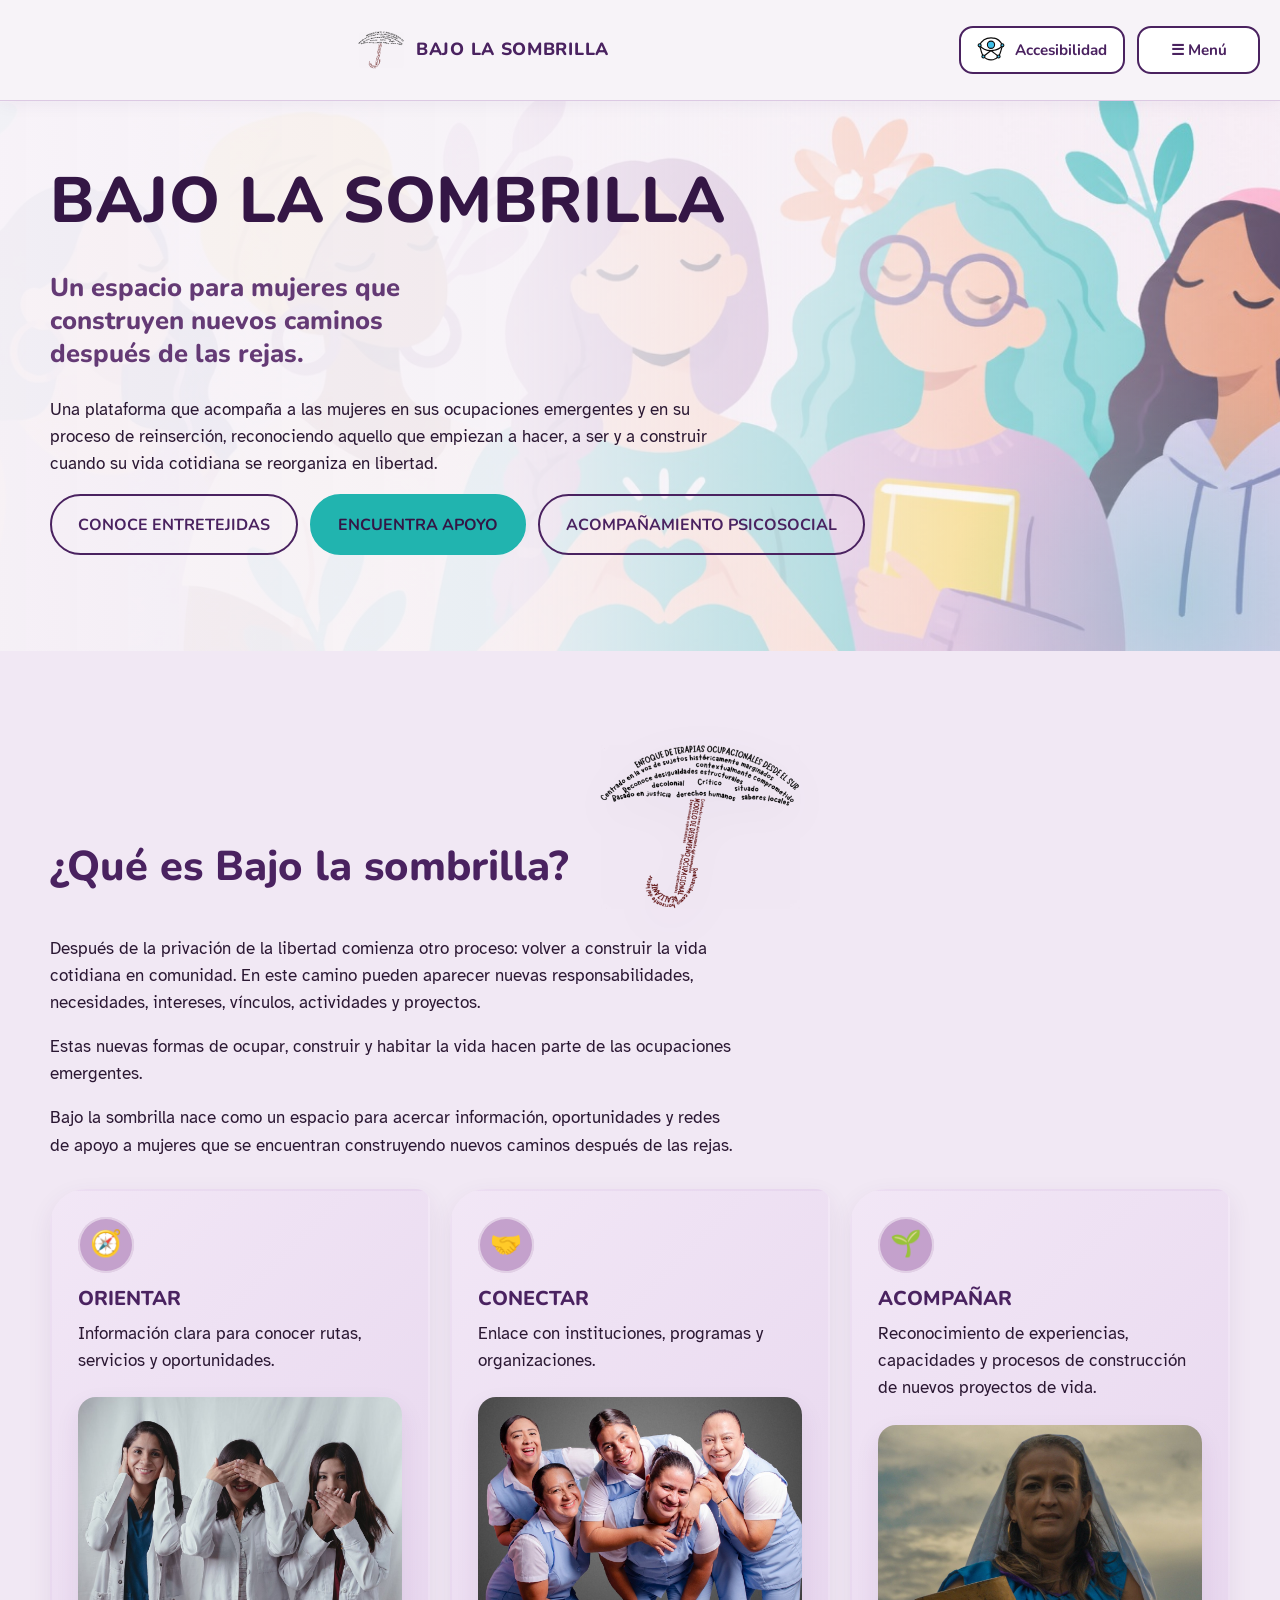
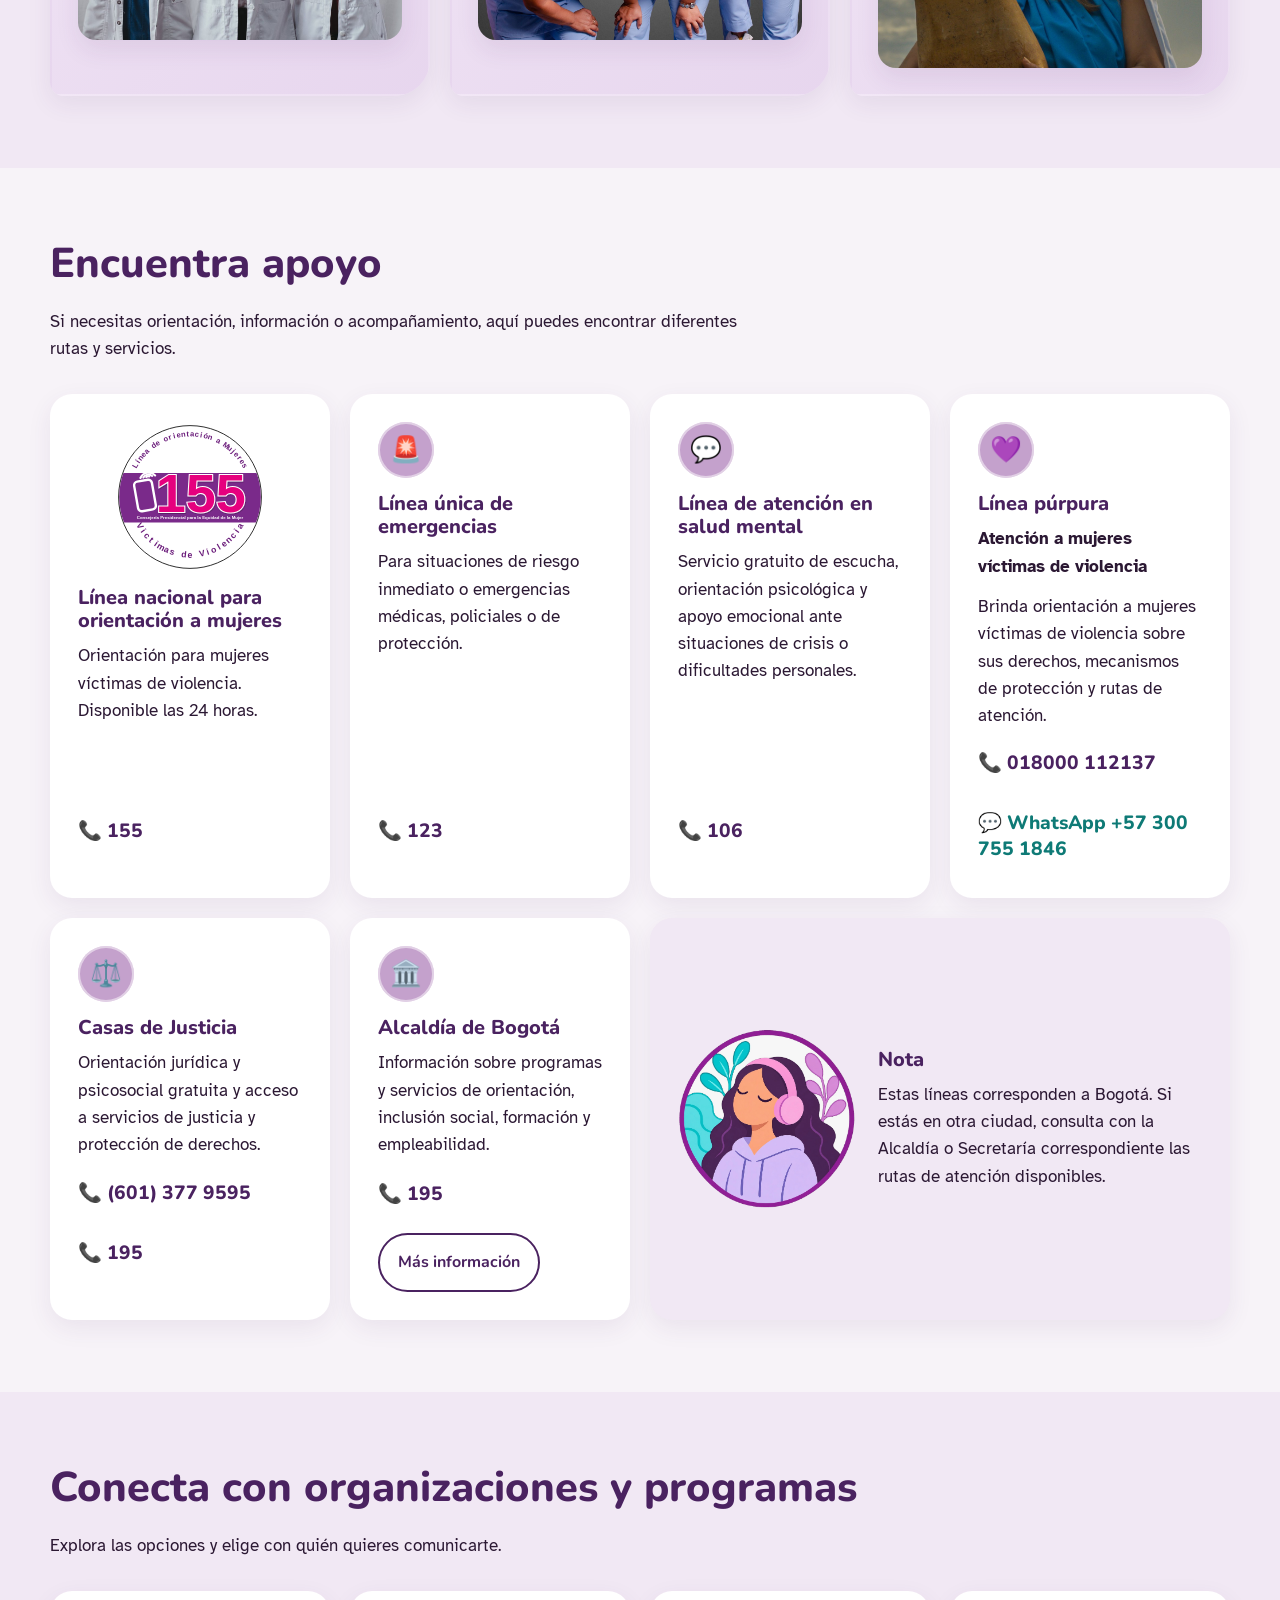
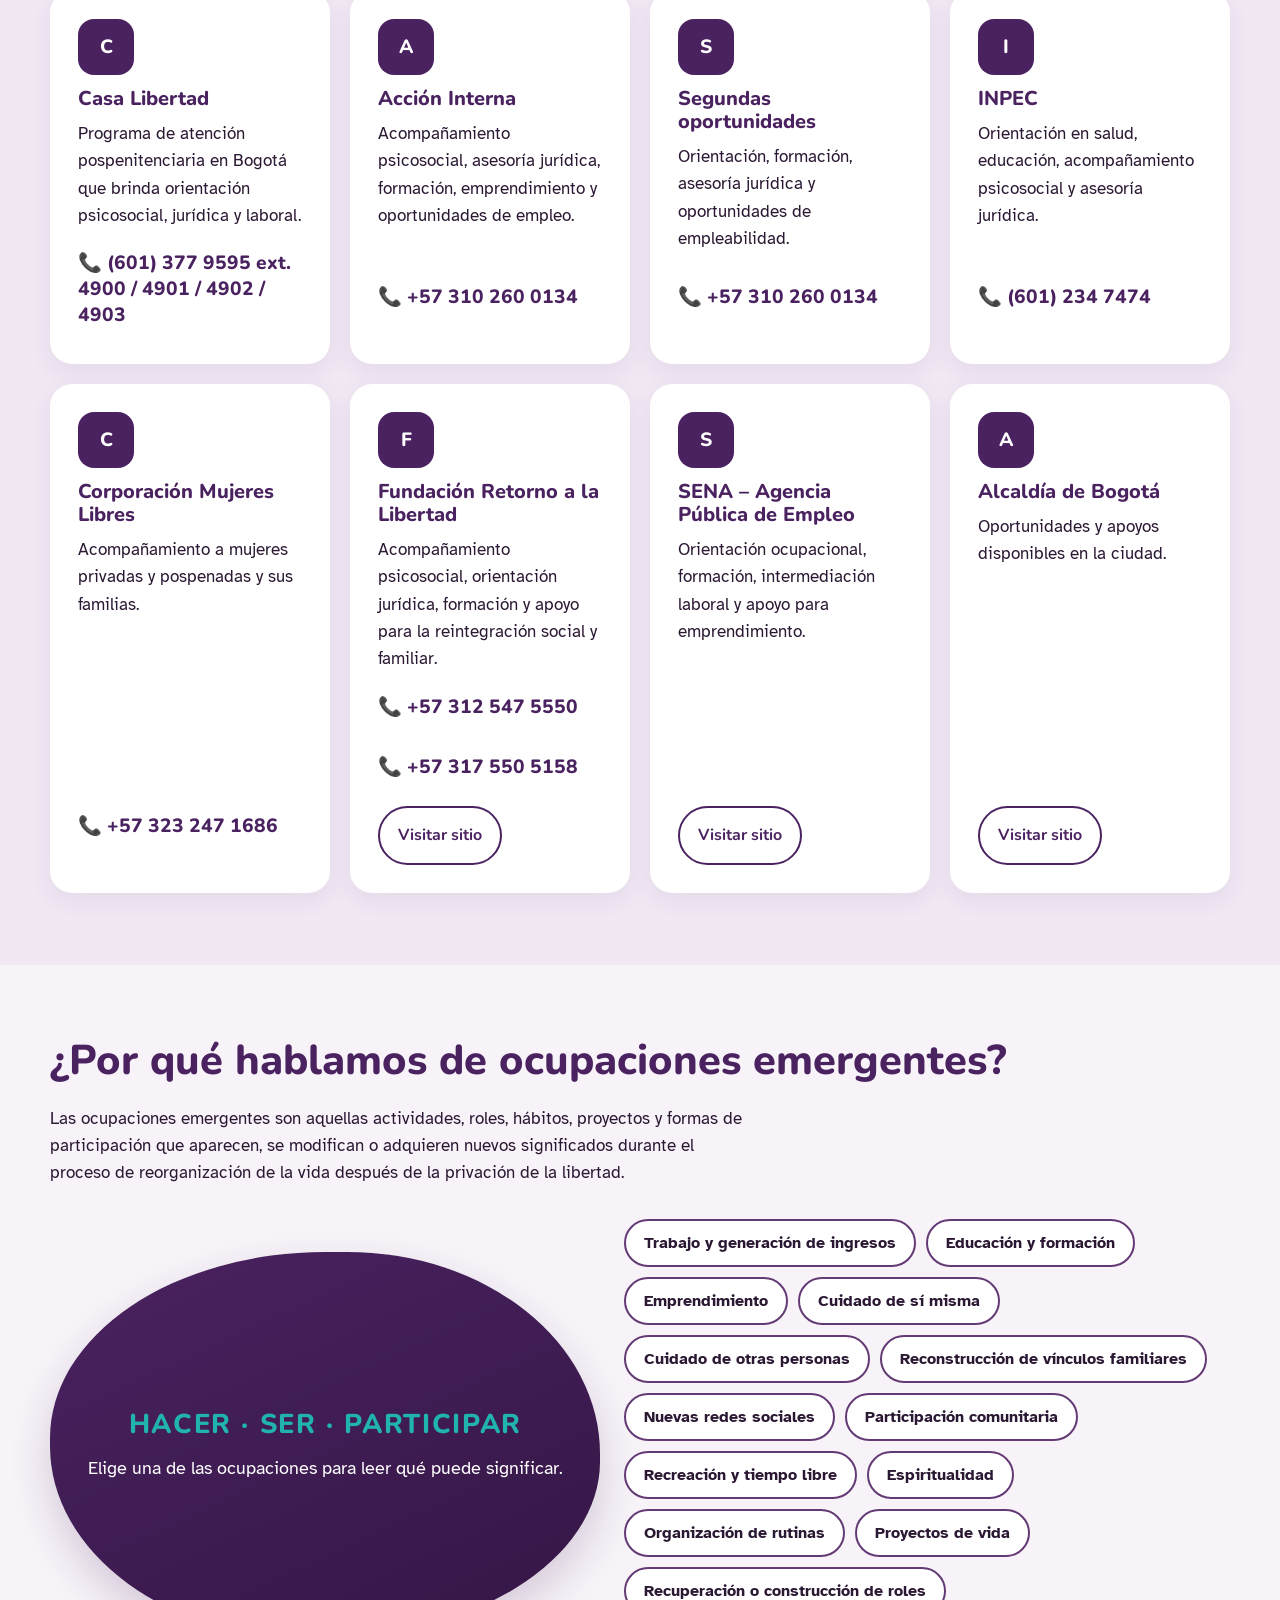
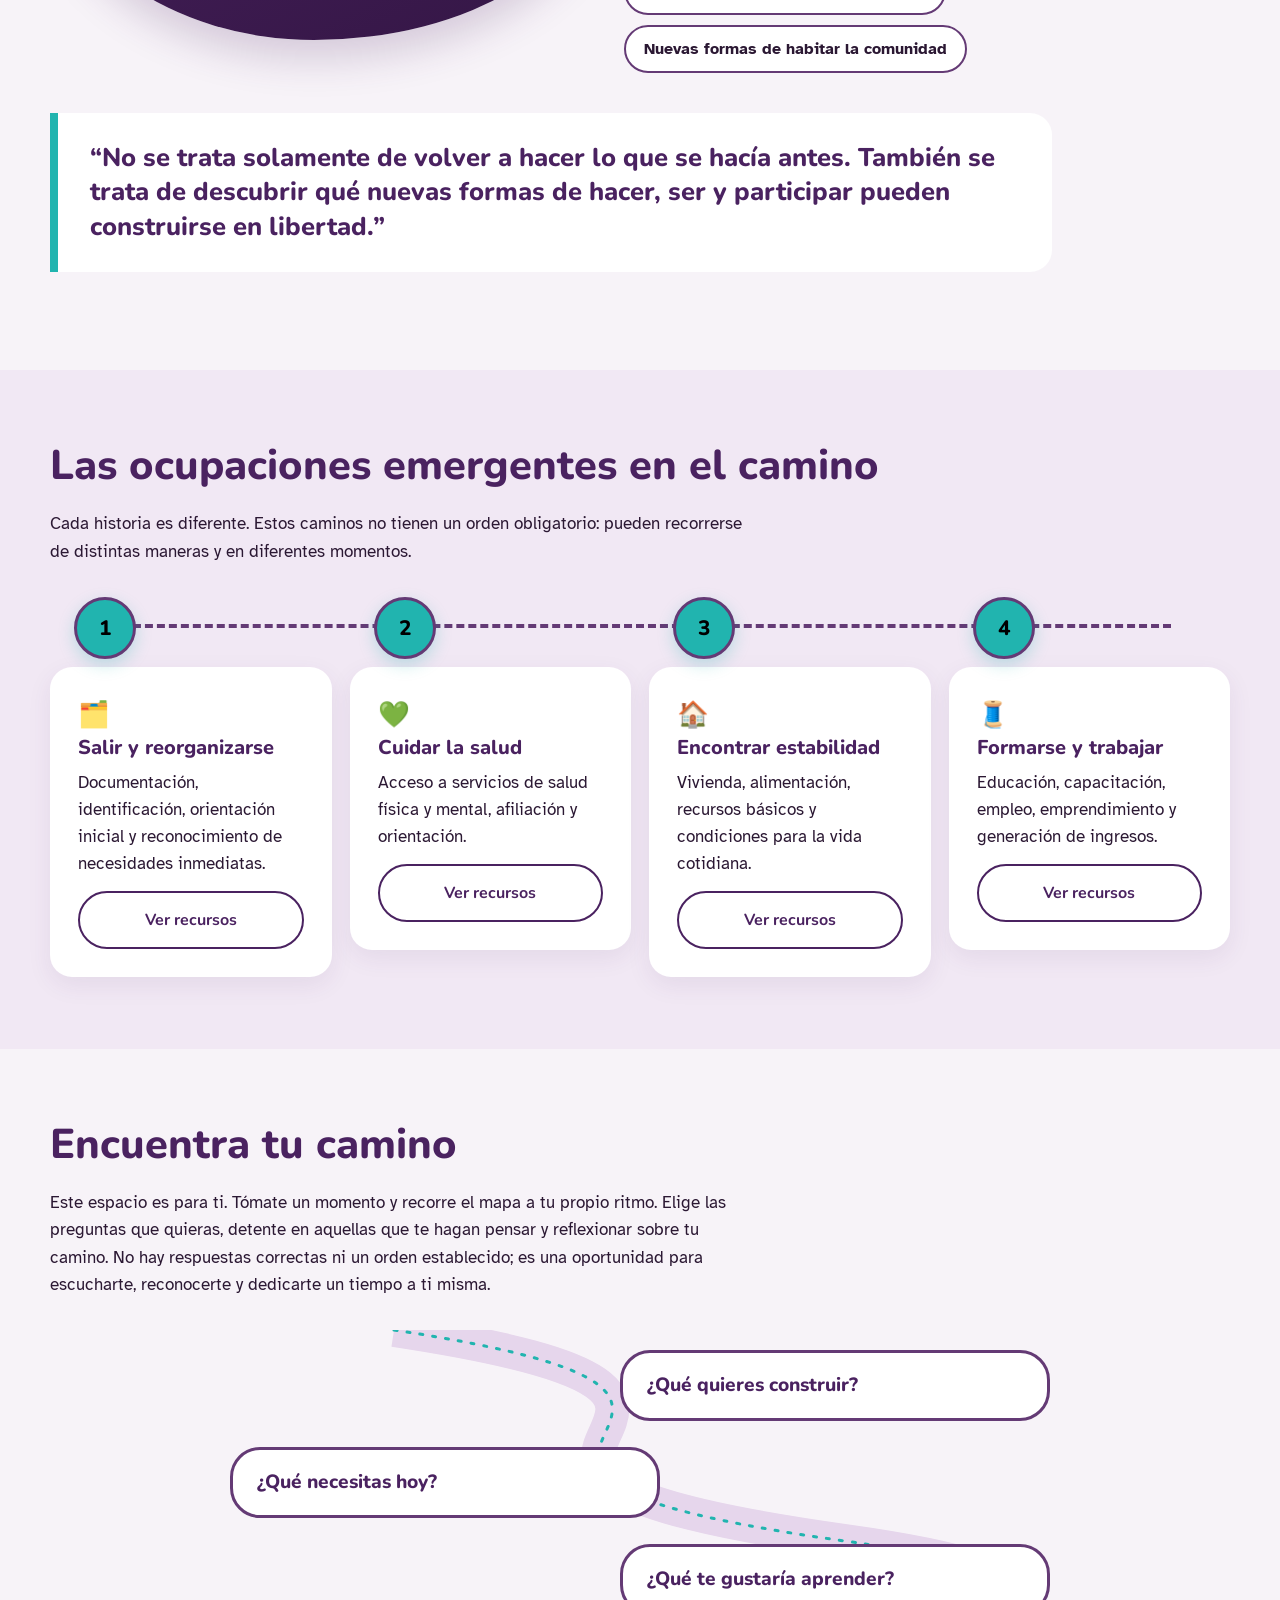
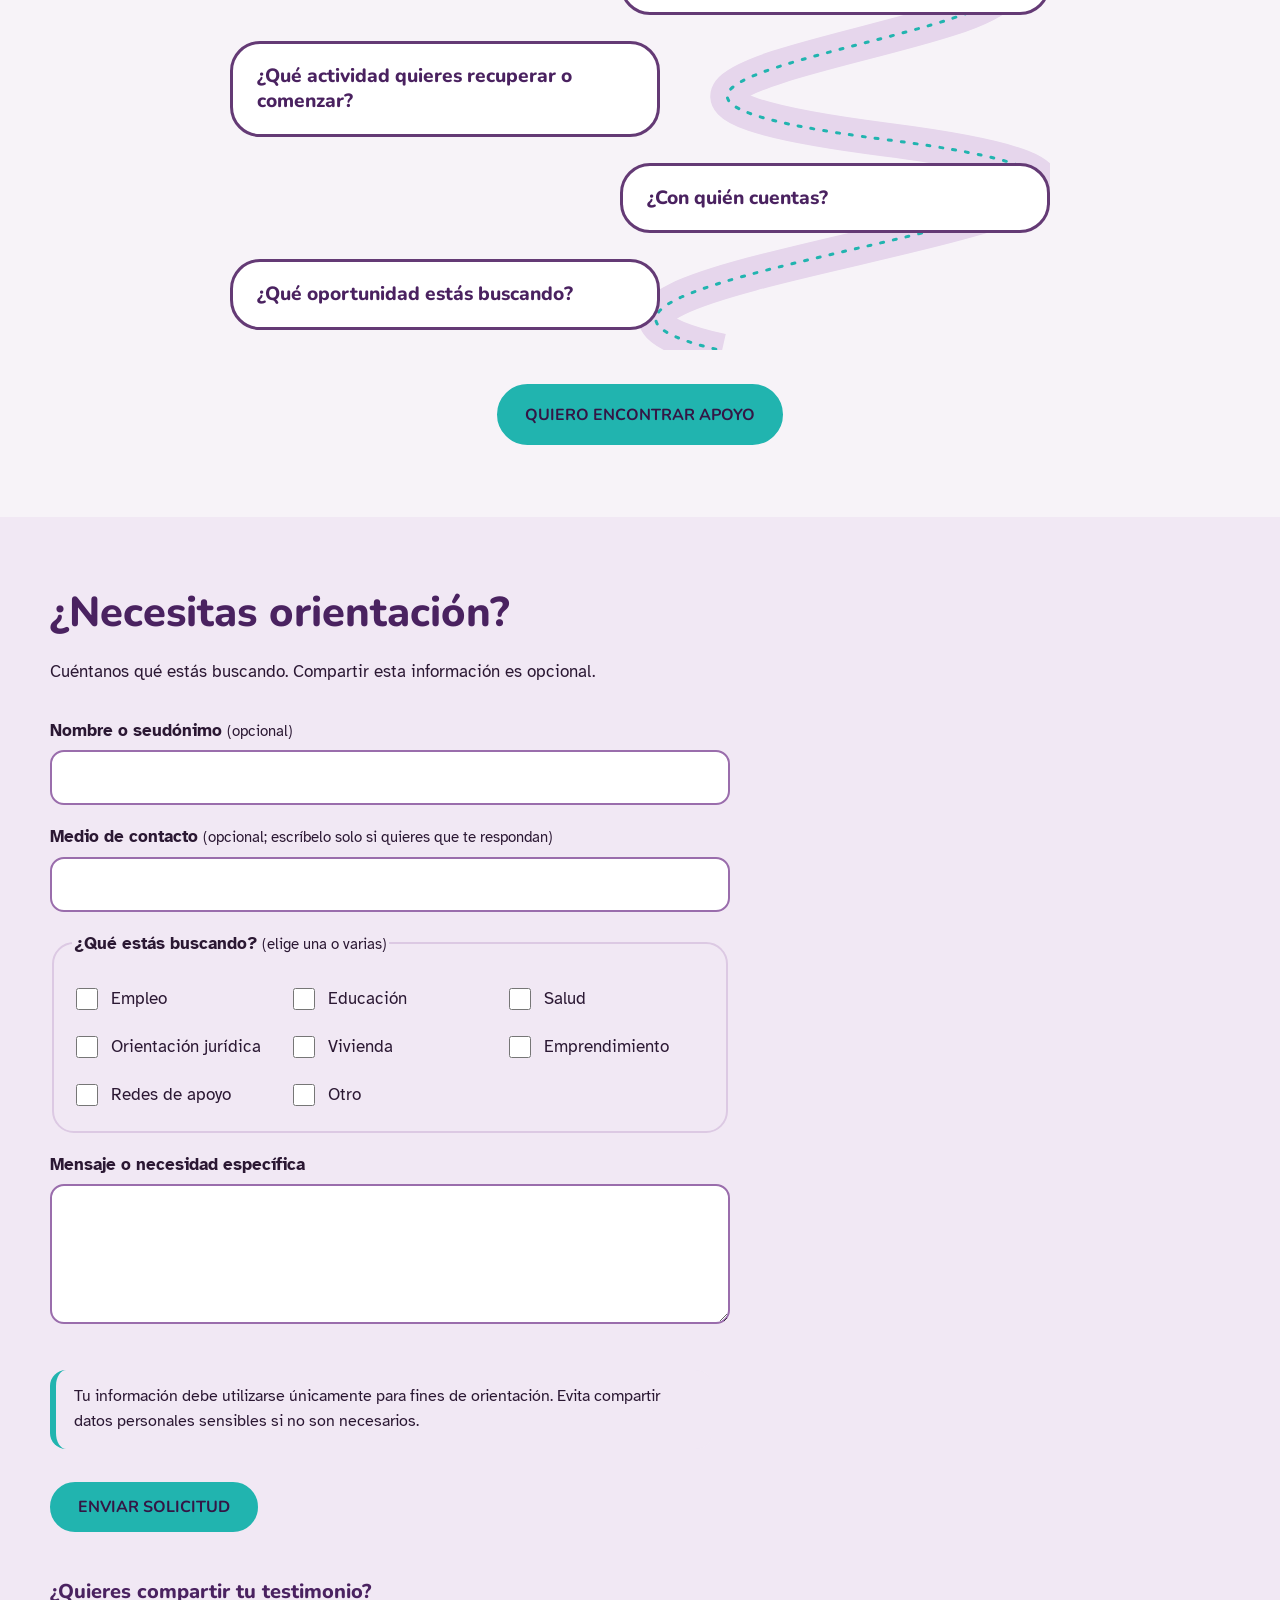
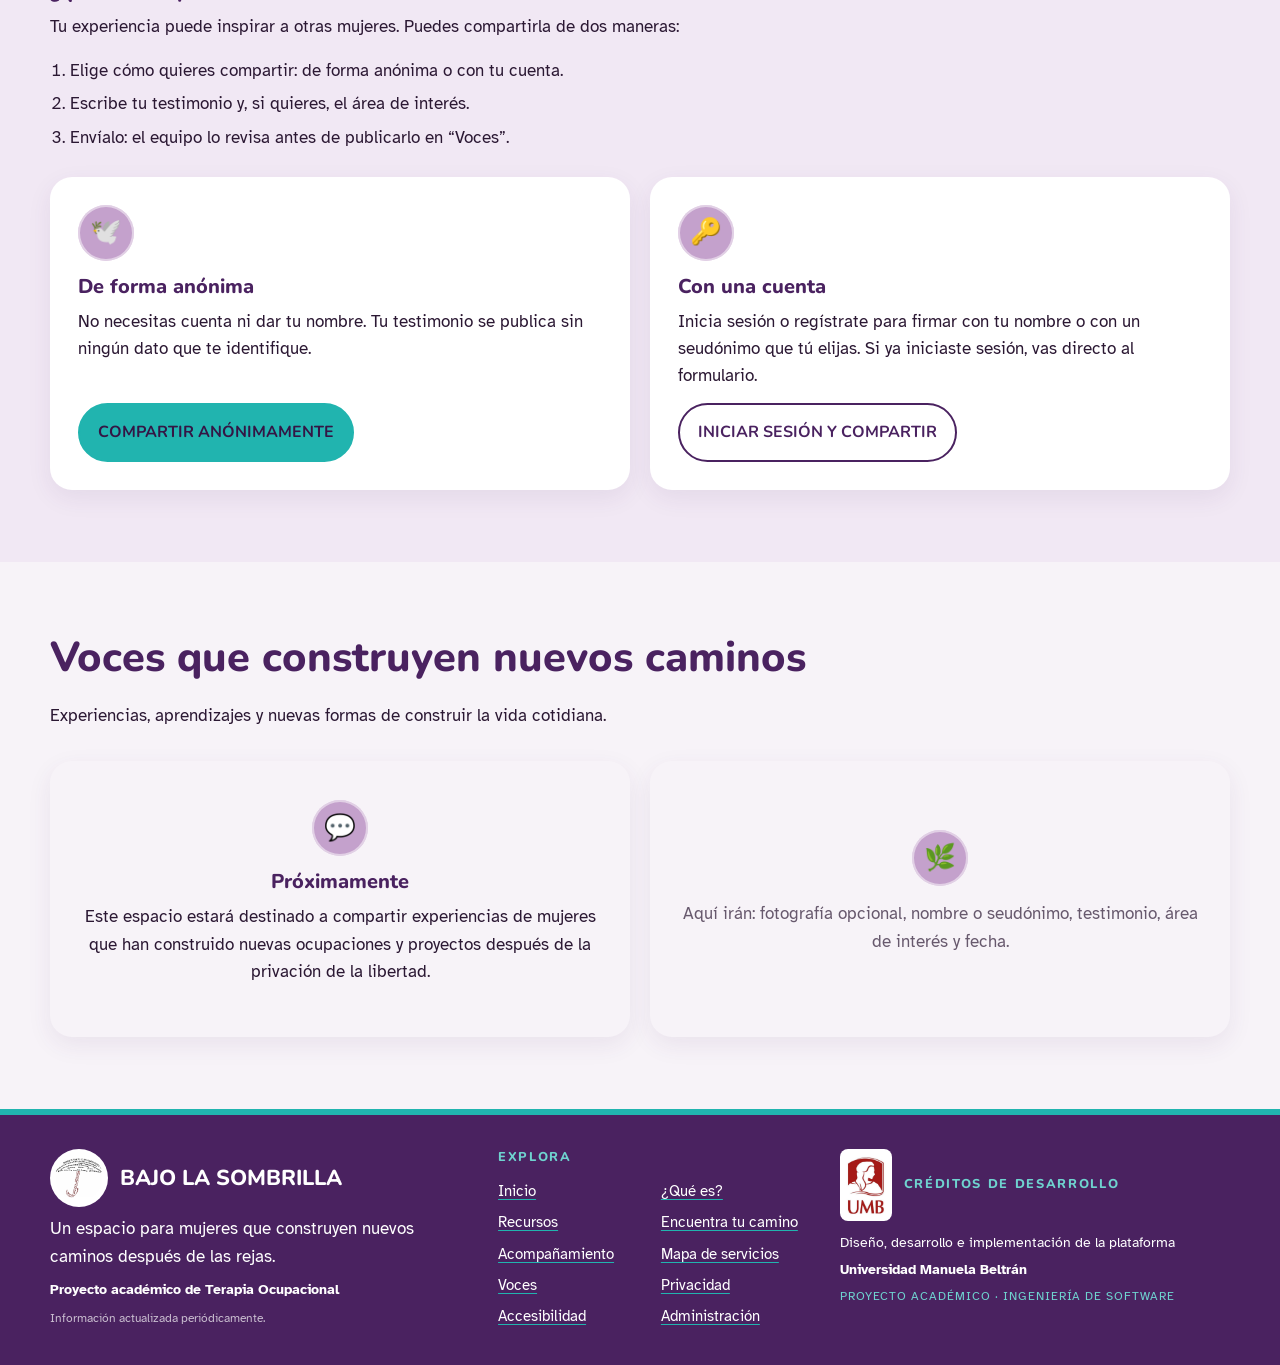
==== commit f765d21f: "Usa ilustracion de mujeres como fondo del hero y reubica el logo" ====
--- a/index.html
+++ b/index.html
@@ -16,7 +16,7 @@
     >
 
     <!-- Hoja de estilos -->
-    <link rel="stylesheet" href="style.css">
+    <link rel="stylesheet" href="style.css?v=20261113-2">
 </head>
 
 <body>
@@ -175,7 +175,7 @@
         <section class="hero" id="inicio">
             <div class="wrap">
 
-                <div>
+                <div class="hero-copy">
                     <h1>BAJO LA SOMBRILLA</h1>
 
                     <p class="sub">
@@ -206,23 +206,26 @@
                     </div>
                 </div>
 
-                <img
-                    class="hero-art"
-                    src="logo_3_transparente.png"
-                    alt="Logotipo de una sombrilla que representa la articulación entre el enfoque de Terapias Ocupacionales desde el Sur y el Modelo de Desempeño Ocupacional Realizante. En la cubierta de la sombrilla, dispuestos en forma de arco, se encuentran los principios del enfoque: centrado en la voz de sujetos históricamente marginados, reconocimiento de desigualdades estructurales, compromiso contextual, pensamiento crítico y situado, perspectiva decolonial, justicia, derechos humanos y saberes locales. En el mango o estructura central se representa el Modelo de Desempeño Ocupacional Realizante, con elementos relacionados con el contexto como determinante del desempeño, las experiencias significativas y los procesos ocupacionales. En la parte inferior, el diseño incorpora los propósitos de organización, integración, productividad y realización. La sombrilla simboliza la integración de estas perspectivas como fundamento para comprender el desempeño ocupacional desde una mirada crítica, contextual y centrada en las personas."
-                    title="Logotipo de una sombrilla que representa la articulación entre el enfoque de Terapias Ocupacionales desde el Sur y el Modelo de Desempeño Ocupacional Realizante. En la cubierta de la sombrilla, dispuestos en forma de arco, se encuentran los principios del enfoque: centrado en la voz de sujetos históricamente marginados, reconocimiento de desigualdades estructurales, compromiso contextual, pensamiento crítico y situado, perspectiva decolonial, justicia, derechos humanos y saberes locales. En el mango o estructura central se representa el Modelo de Desempeño Ocupacional Realizante, con elementos relacionados con el contexto como determinante del desempeño, las experiencias significativas y los procesos ocupacionales. En la parte inferior, el diseño incorpora los propósitos de organización, integración, productividad y realización. La sombrilla simboliza la integración de estas perspectivas como fundamento para comprender el desempeño ocupacional desde una mirada crítica, contextual y centrada en las personas."
-                    width="604"
-                    height="506"
-                >
-
-            </div>
+                </div>
         </section>
 
         <!-- 2. ¿QUÉ ES BAJO LA SOMBRILLA? -->
         <section id="que-es" class="alt-bg">
             <div class="wrap">
 
-                <h2>¿Qué es Bajo la sombrilla?</h2>
+                <div class="que-es-head">
+                    <h2>¿Qué es Bajo la sombrilla?</h2>
+
+                    <img
+                        class="que-es-logo"
+                        src="logo_3_transparente.png"
+                        alt="Logotipo de Bajo la sombrilla"
+                        width="604"
+                        height="506"
+                        loading="lazy"
+                        decoding="async"
+                    >
+                </div>
 
                 <p>
                     Después de la privación de la libertad comienza otro
--- a/style.css
+++ b/style.css
@@ -673,8 +673,16 @@
 .hero {
   position: relative;
   overflow: hidden;
-  padding: 48px 0 80px;
-  background: radial-gradient(circle at 85% 10%, var(--sage), transparent 55%);
+  padding: 64px 0 96px;
+  background:
+    linear-gradient(
+      90deg,
+      rgba(247, 243, 248, 0.97) 0%,
+      rgba(247, 243, 248, 0.93) 40%,
+      rgba(247, 243, 248, 0.62) 70%,
+      rgba(247, 243, 248, 0.16) 100%
+    ),
+    url("hero-mujeres.jpeg") center 32% / cover no-repeat;
 }
 
 .hero::after {
@@ -696,13 +704,15 @@
 }
 
 .hero .wrap {
-  display: grid;
-  gap: 32px;
-  align-items: center;
+  display: block;
+}
+
+.hero-copy {
+  max-width: 820px;
 }
 
 .hero h1 {
-  font-size: clamp(2.6rem, 7vw, 4.6rem);
+  font-size: clamp(2.6rem, 5.5vw, 4rem);
   letter-spacing: 0.01em;
 }
 
@@ -714,17 +724,69 @@
   max-width: 26ch;
 }
 
-.hero-art {
-  width: 100%;
-  max-width: 520px;
+.que-es-head {
+  display: flex;
+  align-items: flex-end;
+  justify-content: flex-start;
+  gap: 32px;
+  margin-bottom: 44px;
+}
+
+.que-es-head h2 {
+  margin-bottom: 0;
+}
+
+.que-es-logo {
+  width: clamp(120px, 16vw, 200px);
   height: auto;
-  justify-self: center;
-  filter: drop-shadow(0 18px 30px #4a226024);
-  animation: in 1.1s ease-out both;
+  flex: 0 0 auto;
+  transform: translateY(20px);
+  filter: drop-shadow(0 14px 24px #4a22601f);
+}
+
+@media (max-width: 700px) {
+  .hero {
+    padding: 48px 0 72px;
+    background:
+      linear-gradient(
+        180deg,
+        rgba(247, 243, 248, 0.97) 0%,
+        rgba(247, 243, 248, 0.9) 45%,
+        rgba(247, 243, 248, 0.55) 100%
+      ),
+      url("hero-mujeres.jpeg") 52% 18% / cover no-repeat;
+  }
+
+  .hero-copy {
+    max-width: 100%;
+  }
+
+  .hero .row {
+    flex-direction: column;
+    align-items: stretch;
+  }
+
+  .hero .row .btn {
+    width: 100%;
+  }
+
+  .que-es-head {
+    gap: 14px;
+    margin-bottom: 32px;
+  }
+
+  .que-es-logo {
+    width: 110px;
+    transform: translateY(8px);
+  }
 }
 
 /* Adaptación de imágenes en Modo Alto Contraste */
-html[data-contrast="1"] .hero-art,
+html[data-contrast="1"] .hero {
+  background: #000;
+}
+
+html[data-contrast="1"] .que-es-logo,
 html[data-contrast="1"] .logo-img {
   background: #fff;
   border-radius: 12px;
@@ -1245,10 +1307,6 @@
    ========================================================================== */
 
 @media (min-width: 900px) {
-  .hero .wrap {
-    grid-template-columns: 1.05fr 0.95fr;
-  }
-
   .occ {
     grid-template-columns: 1fr 1.1fr;
     align-items: center;
@@ -1308,16 +1366,12 @@
   }
 }
 
-hero-art {
-  max-width: 520px;
-  justify-self: center;
-}
 .logo-img {
   display: block;
   width: 46px;
   height: auto;
 }
-html[data-contrast="1"] .hero-art,
+html[data-contrast="1"] .que-es-logo,
 html[data-contrast="1"] .logo-img {
   background: #fff;
   border-radius: 12px;
@@ -1411,13 +1465,6 @@
 /* ==========================================================================
    PALETA MORADA + TURQUESA
    ========================================================================== */
-html:not([data-contrast="1"]) .hero {
-  background:
-    radial-gradient(circle at 82% 38%, #ffffffb8, transparent 44%),
-    radial-gradient(circle at 88% 6%, #c4a1ccb3, transparent 40%),
-    radial-gradient(circle at 10% 92%, #21b4af2e, transparent 44%),
-    linear-gradient(180deg, #f3eaf7, var(--bg));
-}
 html:not([data-contrast="1"]) .hero h1 {
   color: var(--morado-900);
 }
@@ -1605,6 +1652,59 @@
 
 .section-head.spaced {
   margin-top: 42px;
+}
+
+.selia-card {
+  display: flex;
+  align-items: center;
+  justify-content: space-between;
+  gap: 24px;
+  flex-wrap: wrap;
+  margin: 44px 0 56px;
+  padding: 24px 26px;
+  border: 2px solid var(--turquesa-500);
+  border-left: 6px solid var(--turquesa-500);
+  border-radius: var(--r);
+  background: linear-gradient(135deg, var(--turquesa-50), var(--morado-50));
+  box-shadow: 0 10px 26px #21b4af1f;
+}
+
+.selia-card h3 {
+  margin: 4px 0 8px;
+}
+
+.selia-card p {
+  margin-bottom: 0;
+  max-width: 62ch;
+}
+
+.selia-card .eyebrow {
+  margin-bottom: 0;
+  color: var(--turquesa-700);
+}
+
+.selia-card .btn {
+  flex: 0 0 auto;
+}
+
+html[data-contrast="1"] .selia-card {
+  background: #000;
+  border-color: #fff;
+  box-shadow: none;
+}
+
+@media (max-width: 600px) {
+  .selia-card {
+    align-items: flex-start;
+    margin: 32px 0 44px;
+    padding: 20px;
+  }
+
+  .selia-card .btn {
+    width: 100%;
+    max-width: 100%;
+    box-sizing: border-box;
+  }
 }
 
 .lista {
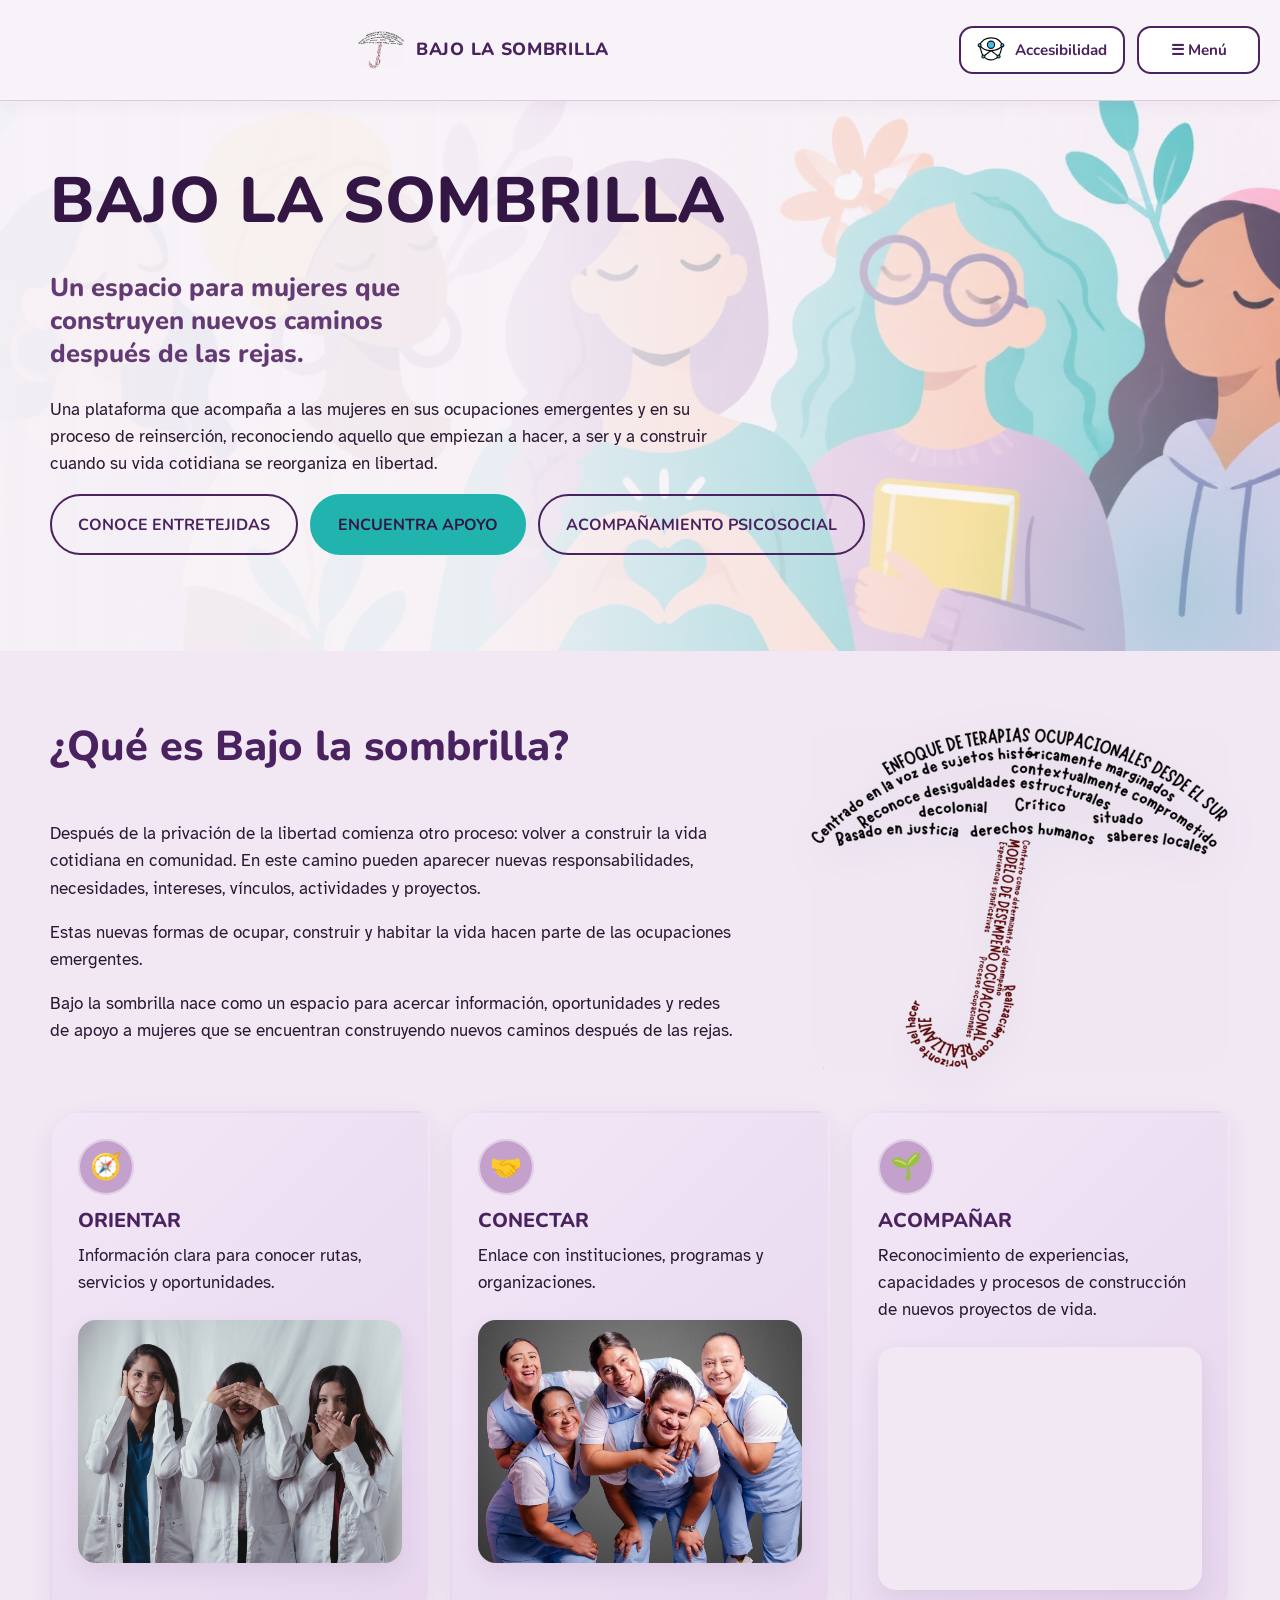
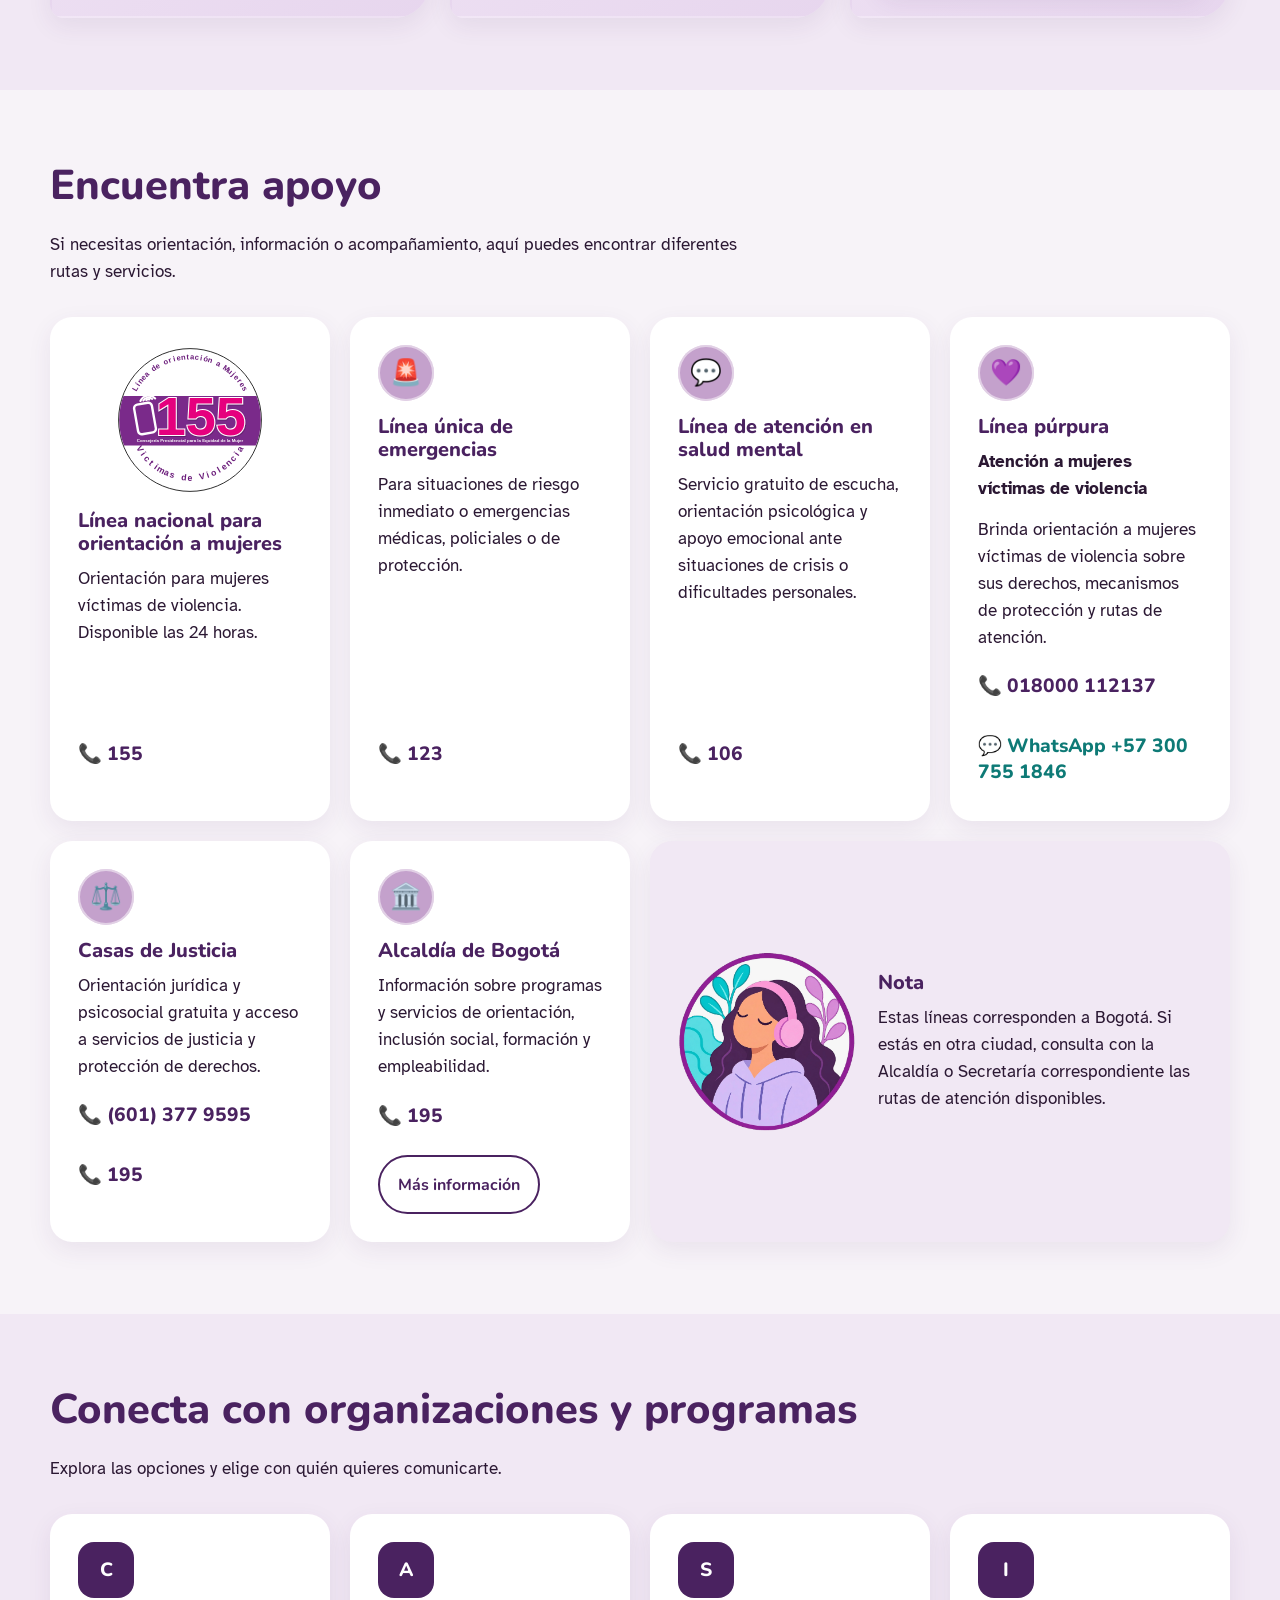
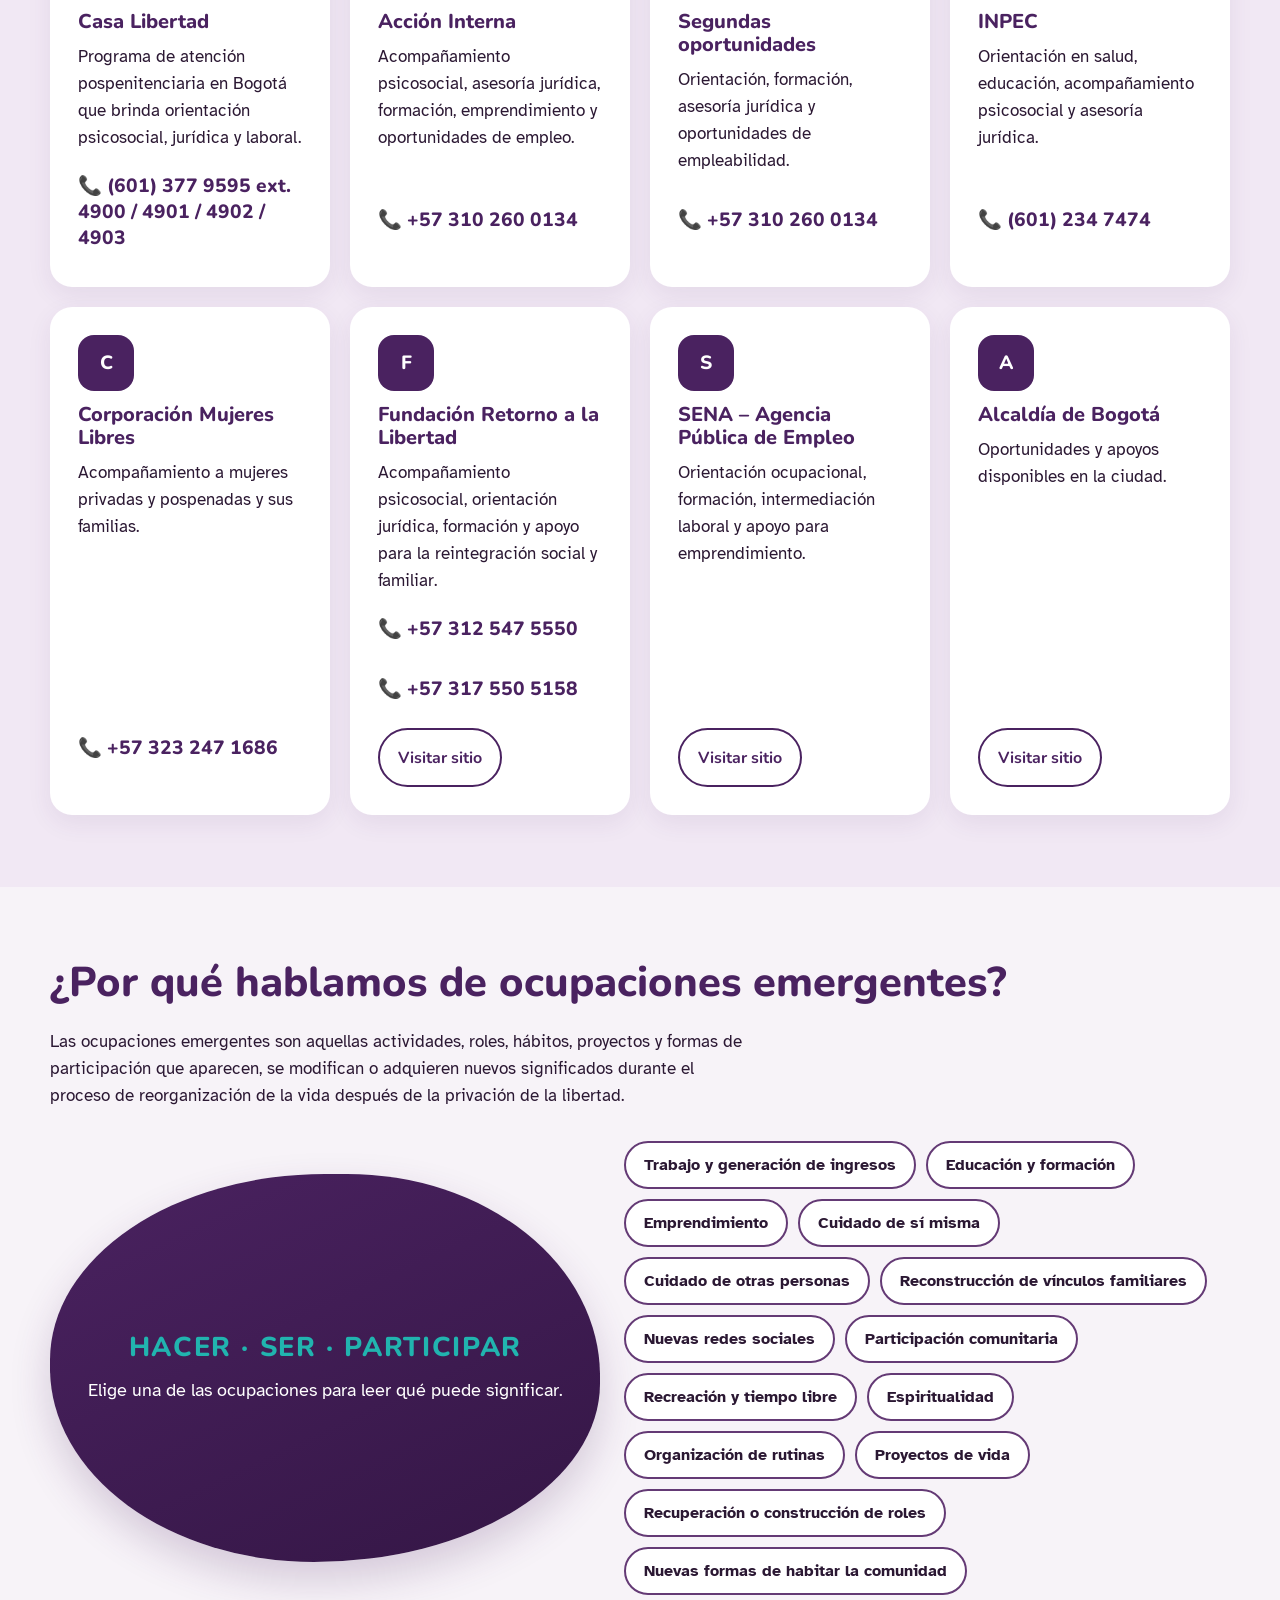
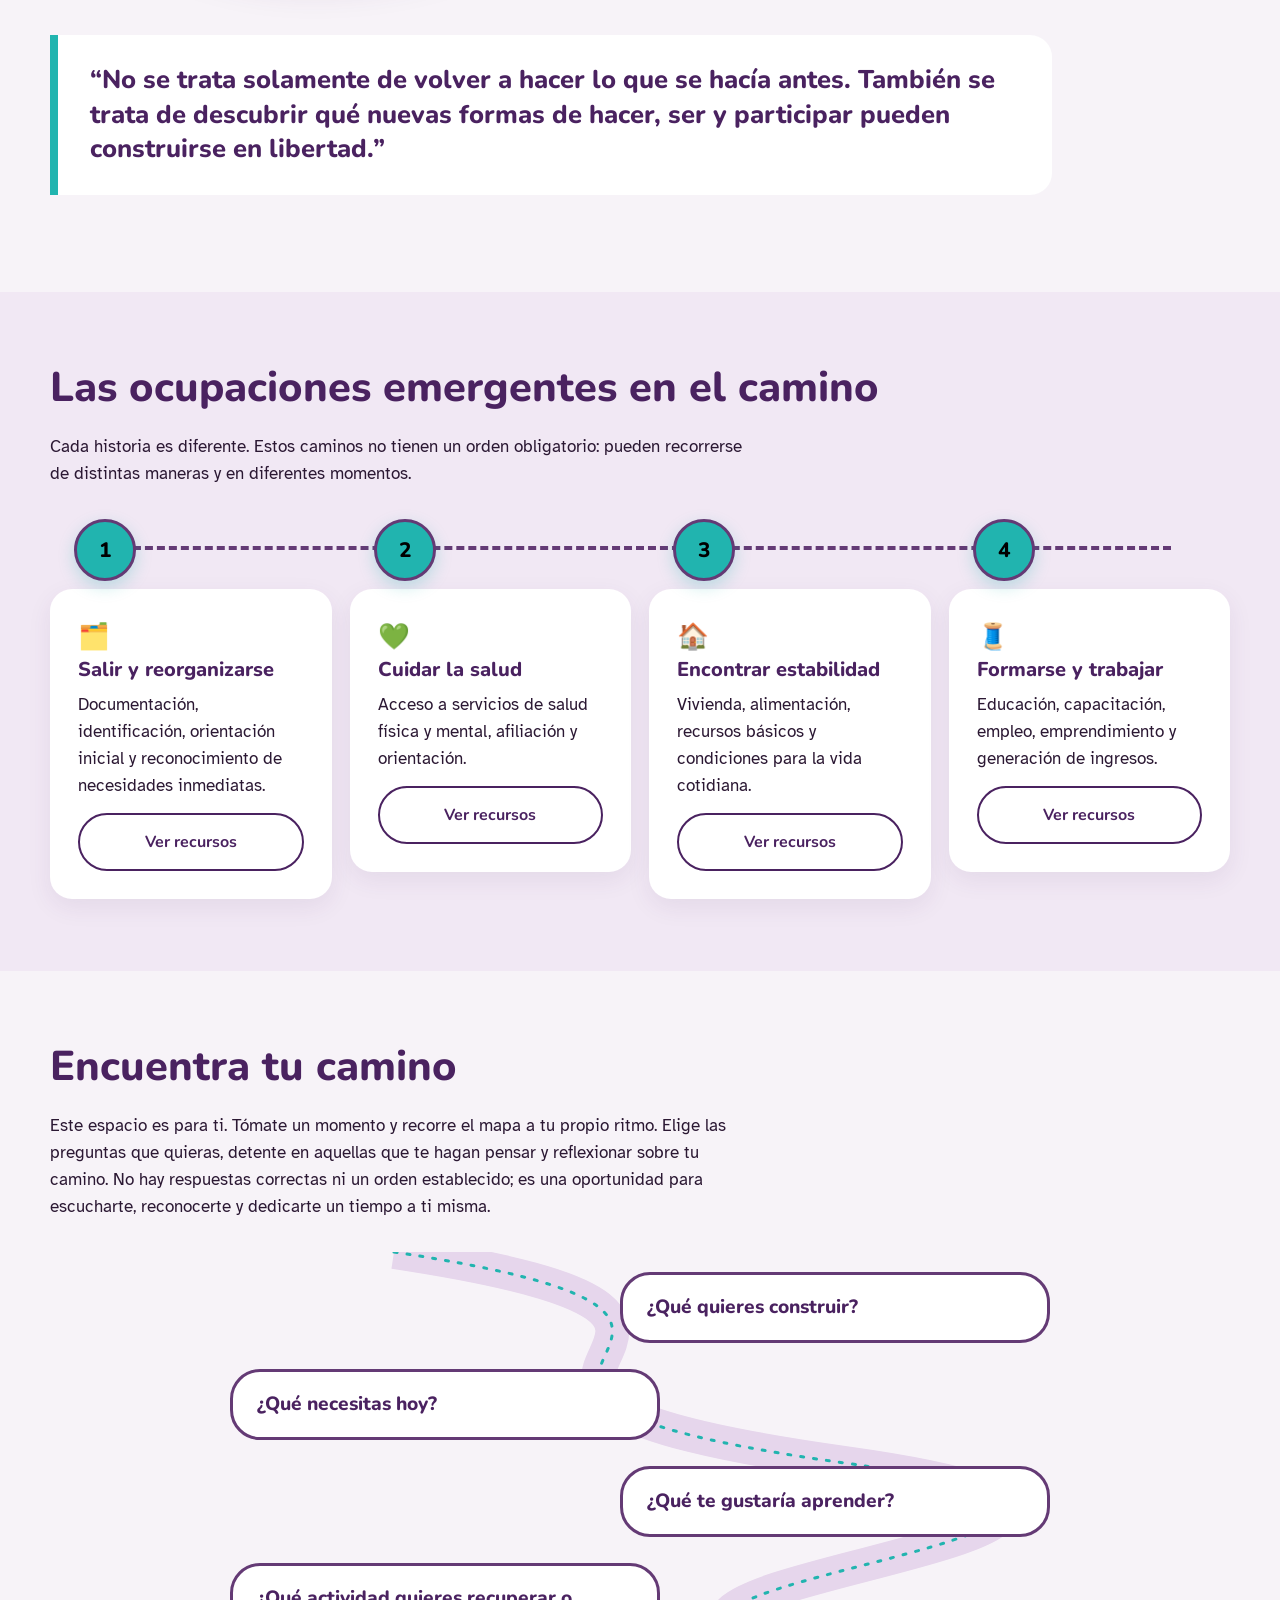
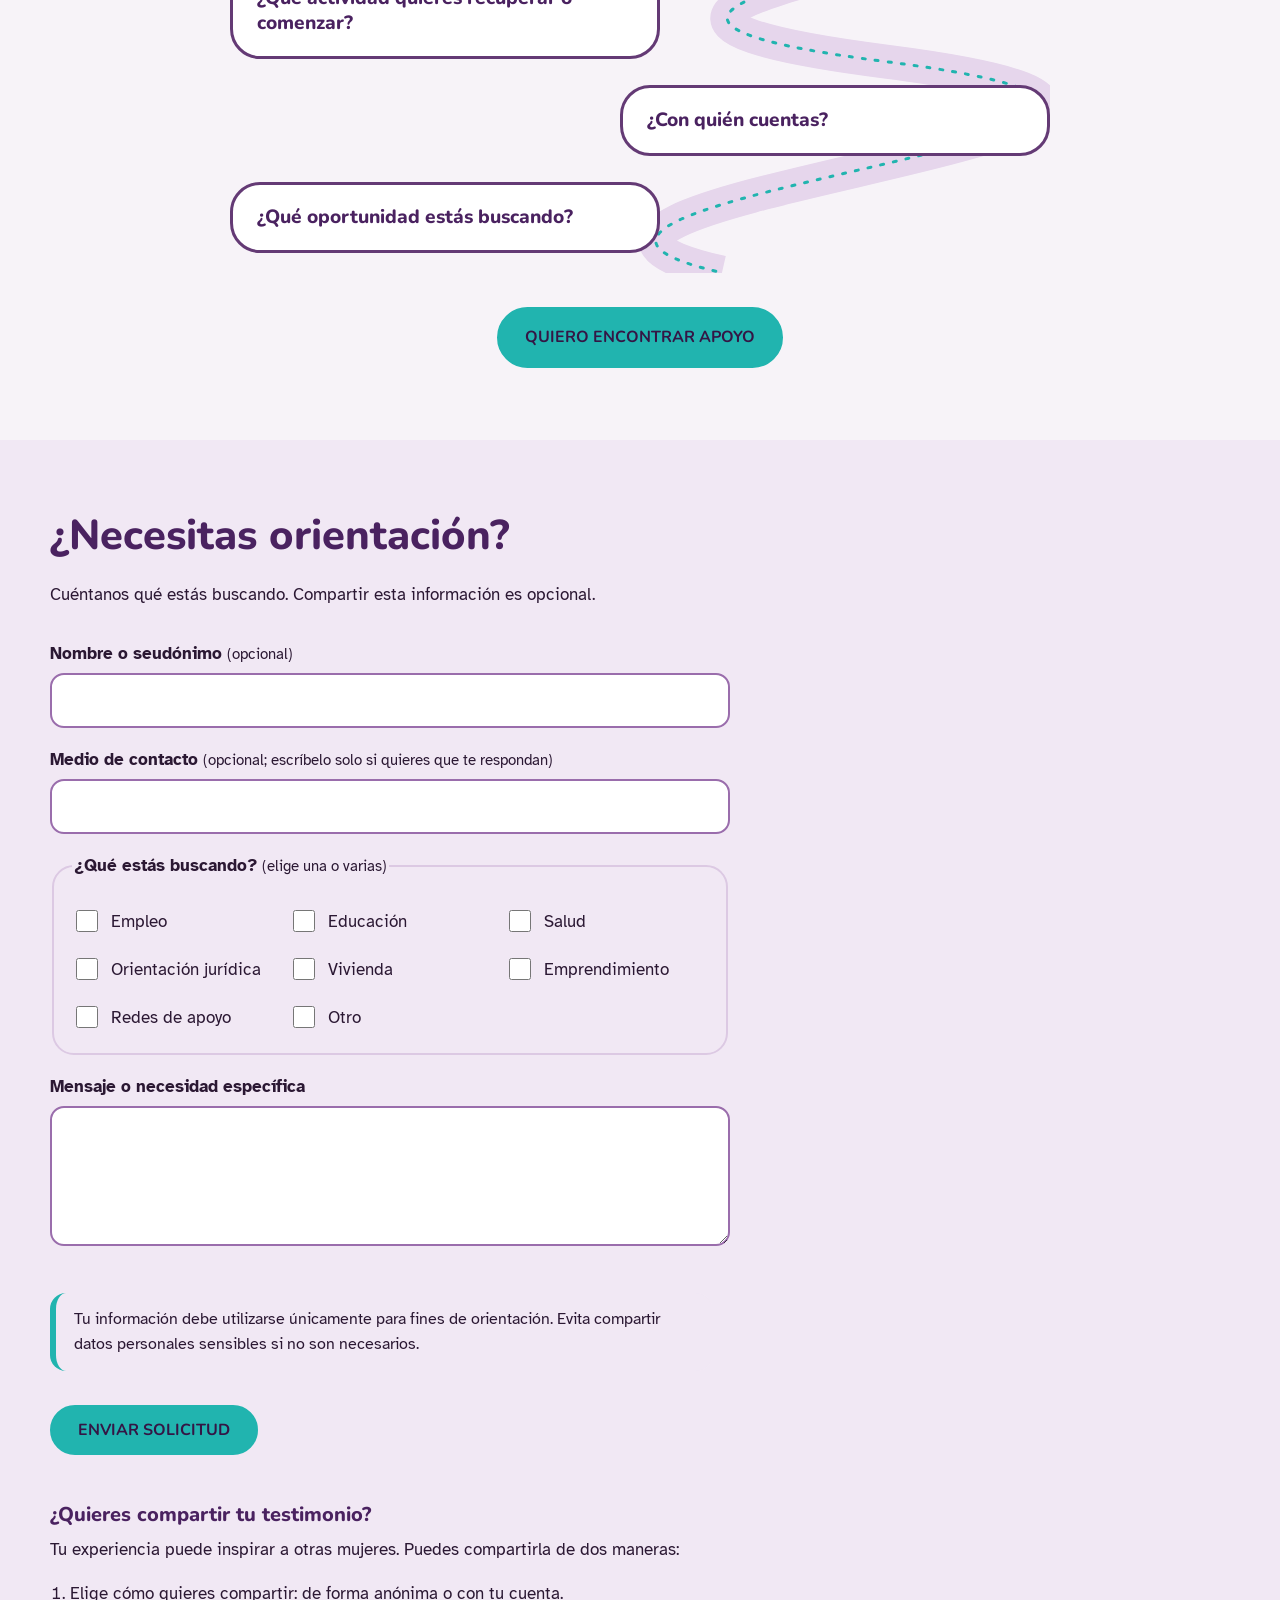
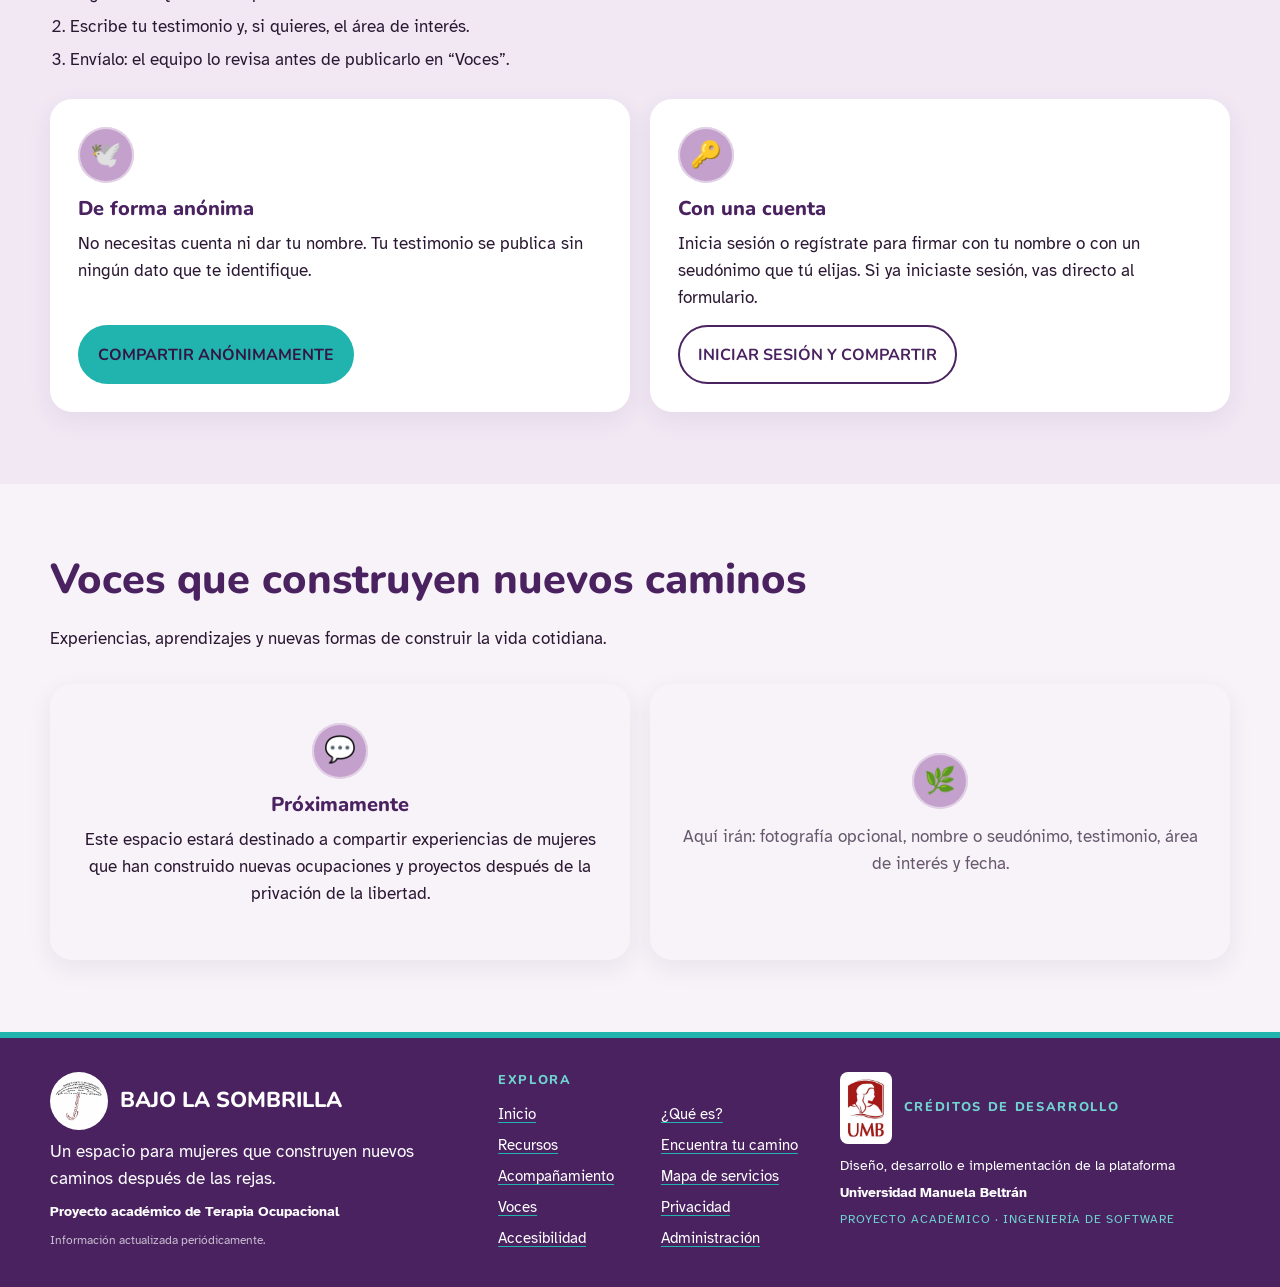
==== commit 38d9b59d: "Amplia el logo junto al texto de Que es Bajo la sombrilla" ====
--- a/index.html
+++ b/index.html
@@ -16,7 +16,7 @@
     >
 
     <!-- Hoja de estilos -->
-    <link rel="stylesheet" href="style.css?v=20261113-2">
+    <link rel="stylesheet" href="style.css?v=20261113-3">
 </head>
 
 <body>
@@ -213,8 +213,30 @@
         <section id="que-es" class="alt-bg">
             <div class="wrap">
 
-                <div class="que-es-head">
-                    <h2>¿Qué es Bajo la sombrilla?</h2>
+                <div class="que-es-intro">
+                    <h2 class="que-es-title">¿Qué es Bajo la sombrilla?</h2>
+
+                    <div class="que-es-text">
+                        <p>
+                            Después de la privación de la libertad comienza otro
+                            proceso: volver a construir la vida cotidiana en
+                            comunidad. En este camino pueden aparecer nuevas
+                            responsabilidades, necesidades, intereses, vínculos,
+                            actividades y proyectos.
+                        </p>
+
+                        <p>
+                            Estas nuevas formas de ocupar, construir y habitar
+                            la vida hacen parte de las ocupaciones emergentes.
+                        </p>
+
+                        <p>
+                            Bajo la sombrilla nace como un espacio para acercar
+                            información, oportunidades y redes de apoyo a mujeres
+                            que se encuentran construyendo nuevos caminos
+                            después de las rejas.
+                        </p>
+                    </div>
 
                     <img
                         class="que-es-logo"
@@ -226,26 +248,6 @@
                         decoding="async"
                     >
                 </div>
-
-                <p>
-                    Después de la privación de la libertad comienza otro
-                    proceso: volver a construir la vida cotidiana en
-                    comunidad. En este camino pueden aparecer nuevas
-                    responsabilidades, necesidades, intereses, vínculos,
-                    actividades y proyectos.
-                </p>
-
-                <p>
-                    Estas nuevas formas de ocupar, construir y habitar
-                    la vida hacen parte de las ocupaciones emergentes.
-                </p>
-
-                <p>
-                    Bajo la sombrilla nace como un espacio para acercar
-                    información, oportunidades y redes de apoyo a mujeres
-                    que se encuentran construyendo nuevos caminos
-                    después de las rejas.
-                </p>
 
                 <div class="grid" style="margin-top: 30px">
 
--- a/style.css
+++ b/style.css
@@ -724,24 +724,73 @@
   max-width: 26ch;
 }
 
-.que-es-head {
-  display: flex;
-  align-items: flex-end;
-  justify-content: flex-start;
-  gap: 32px;
-  margin-bottom: 44px;
-}
-
-.que-es-head h2 {
+.que-es-intro {
+  display: grid;
+  grid-template-columns: minmax(0, 1fr) minmax(280px, 420px);
+  grid-template-areas:
+    "title logo"
+    "text logo";
+  grid-template-rows: auto 1fr;
+  gap: 0 40px;
+  align-items: center;
+  margin-bottom: 36px;
+}
+
+.que-es-title {
+  grid-area: title;
+  margin-bottom: 18px;
+}
+
+.que-es-text {
+  grid-area: text;
+}
+
+.que-es-text p:last-child {
   margin-bottom: 0;
 }
 
 .que-es-logo {
-  width: clamp(120px, 16vw, 200px);
+  grid-area: logo;
+  width: 100%;
+  max-width: 420px;
   height: auto;
-  flex: 0 0 auto;
-  transform: translateY(20px);
+  justify-self: end;
+  align-self: center;
   filter: drop-shadow(0 14px 24px #4a22601f);
+}
+
+@media (max-width: 1100px) {
+  .que-es-intro {
+    grid-template-columns: minmax(0, 1fr) 320px;
+    gap: 0 28px;
+  }
+
+  .que-es-logo {
+    max-width: 320px;
+  }
+}
+
+@media (max-width: 760px) {
+  .que-es-intro {
+    grid-template-columns: 1fr;
+    grid-template-areas:
+      "title"
+      "logo"
+      "text";
+    gap: 0;
+    margin-bottom: 30px;
+  }
+
+  .que-es-title {
+    margin-bottom: 0;
+  }
+
+  .que-es-logo {
+    width: min(76vw, 320px);
+    max-width: 320px;
+    justify-self: center;
+    margin: 6px auto 22px;
+  }
 }
 
 @media (max-width: 700px) {
@@ -768,16 +817,6 @@
 
   .hero .row .btn {
     width: 100%;
-  }
-
-  .que-es-head {
-    gap: 14px;
-    margin-bottom: 32px;
-  }
-
-  .que-es-logo {
-    width: 110px;
-    transform: translateY(8px);
   }
 }
 
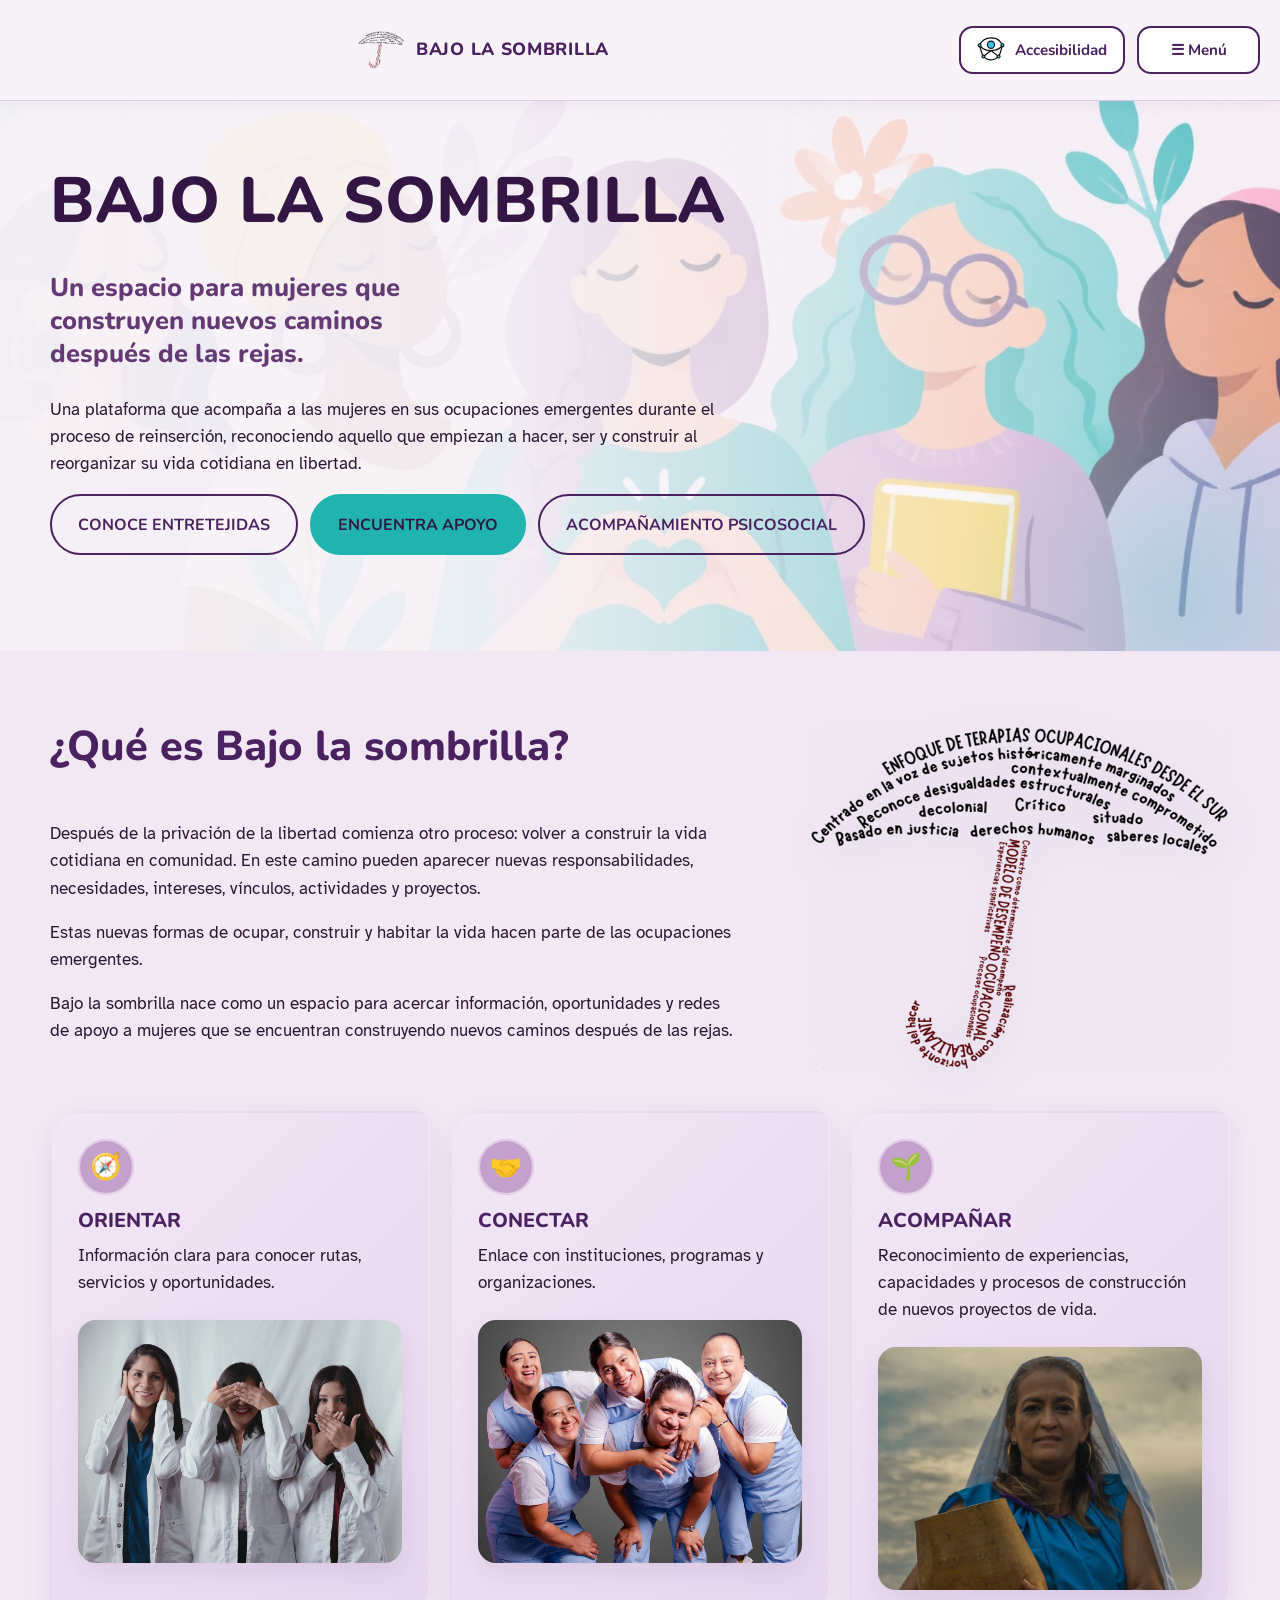
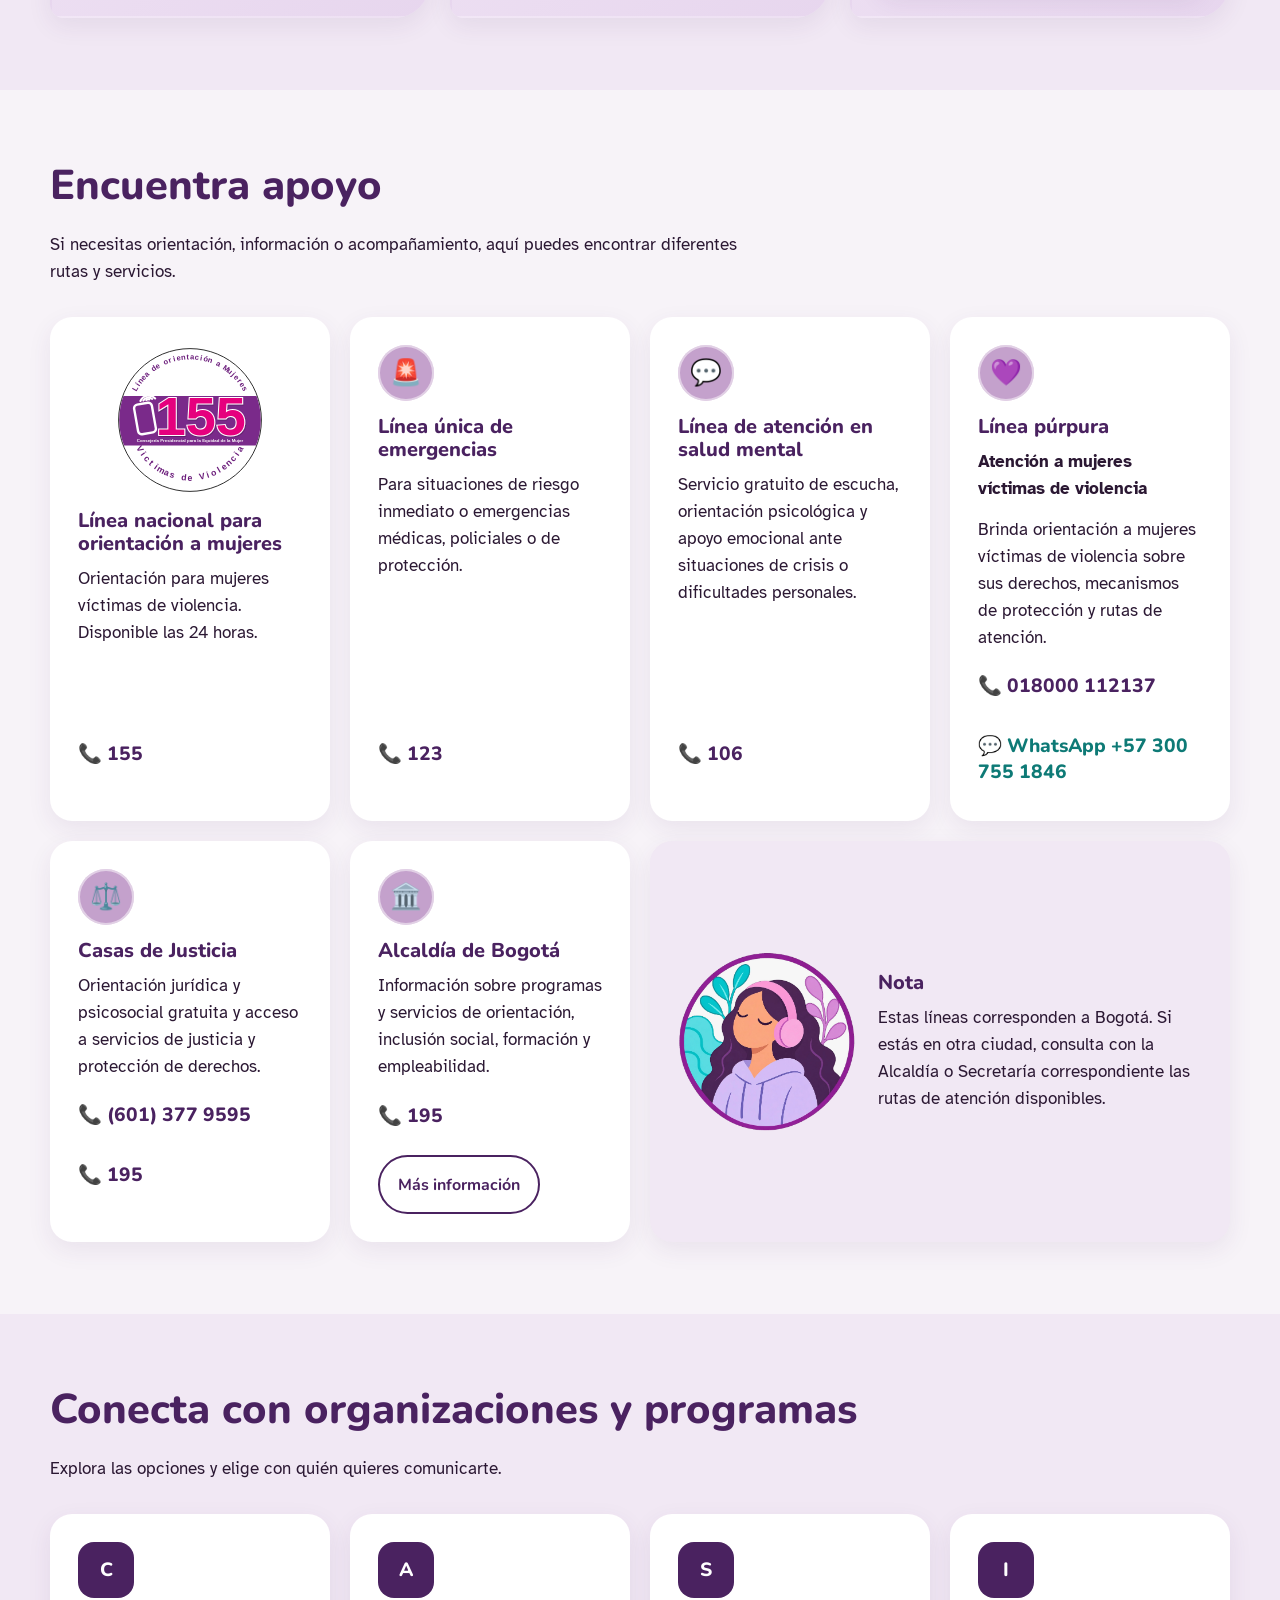
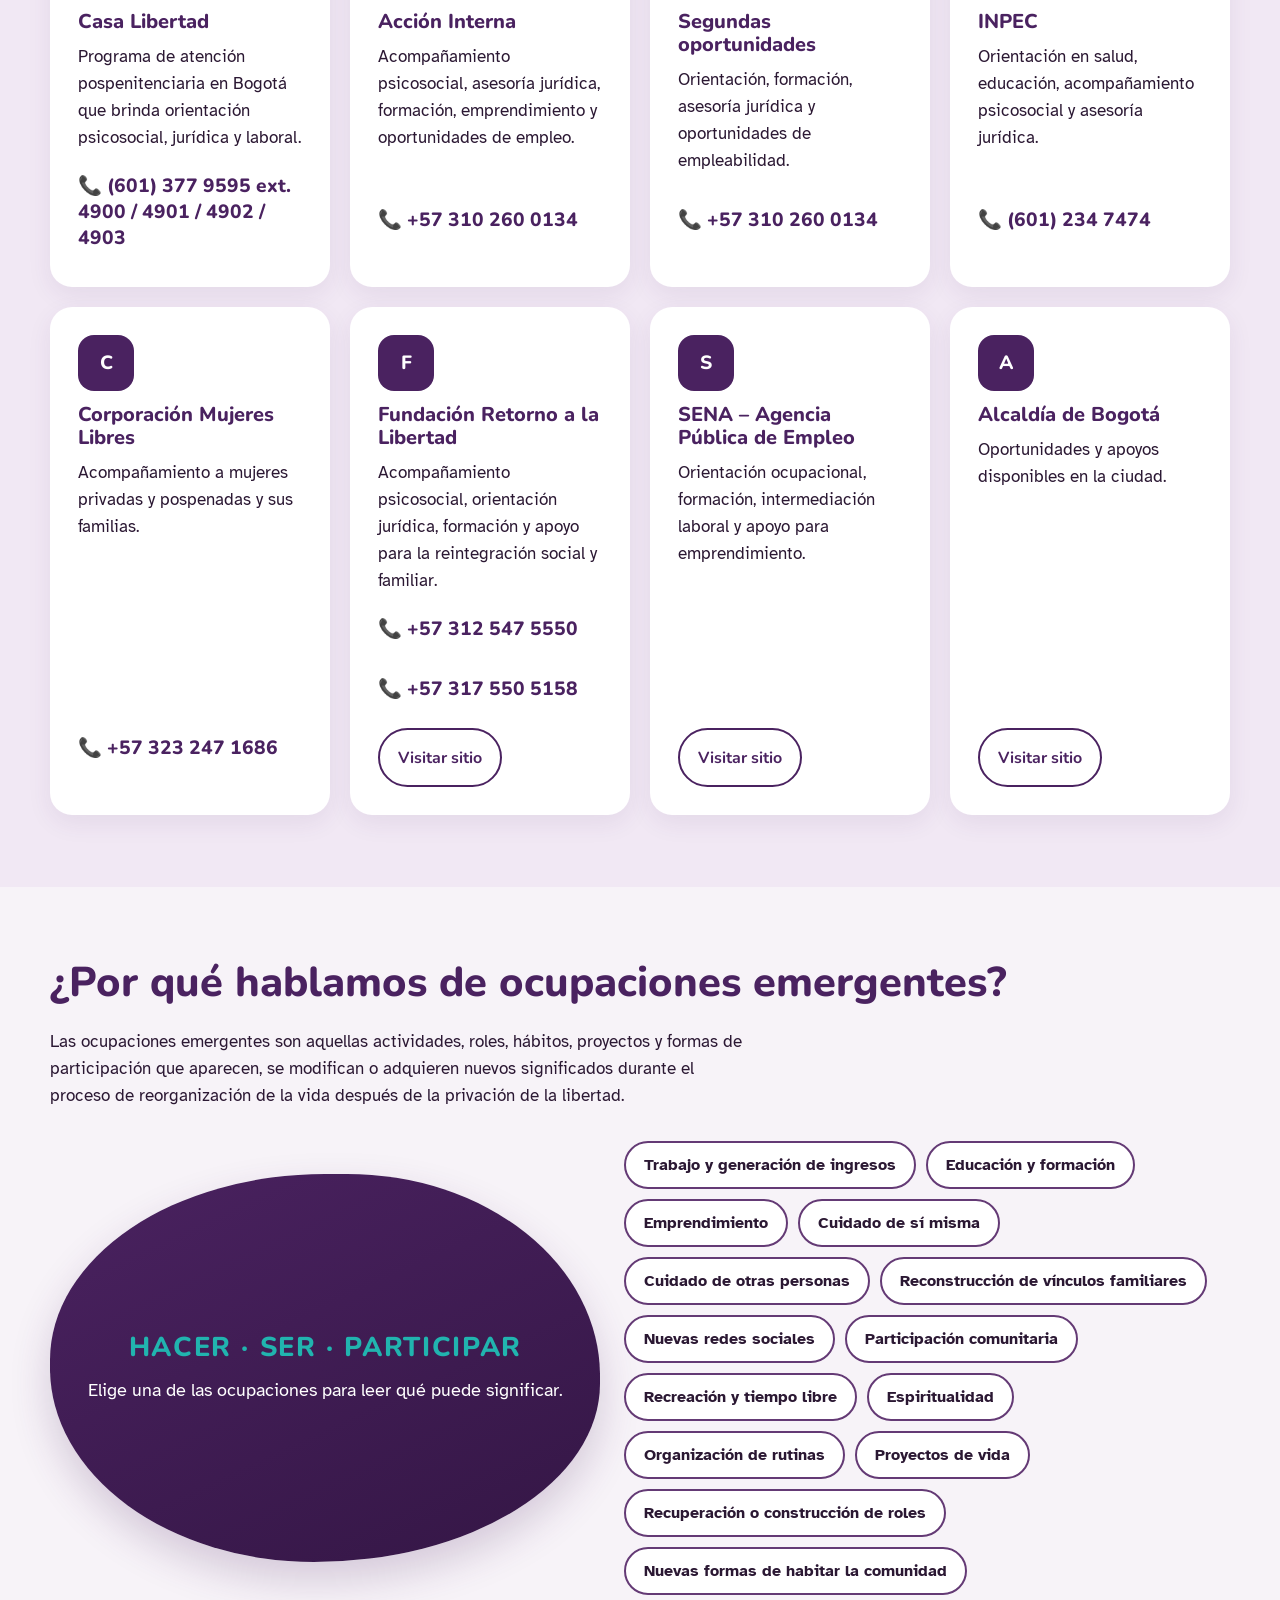
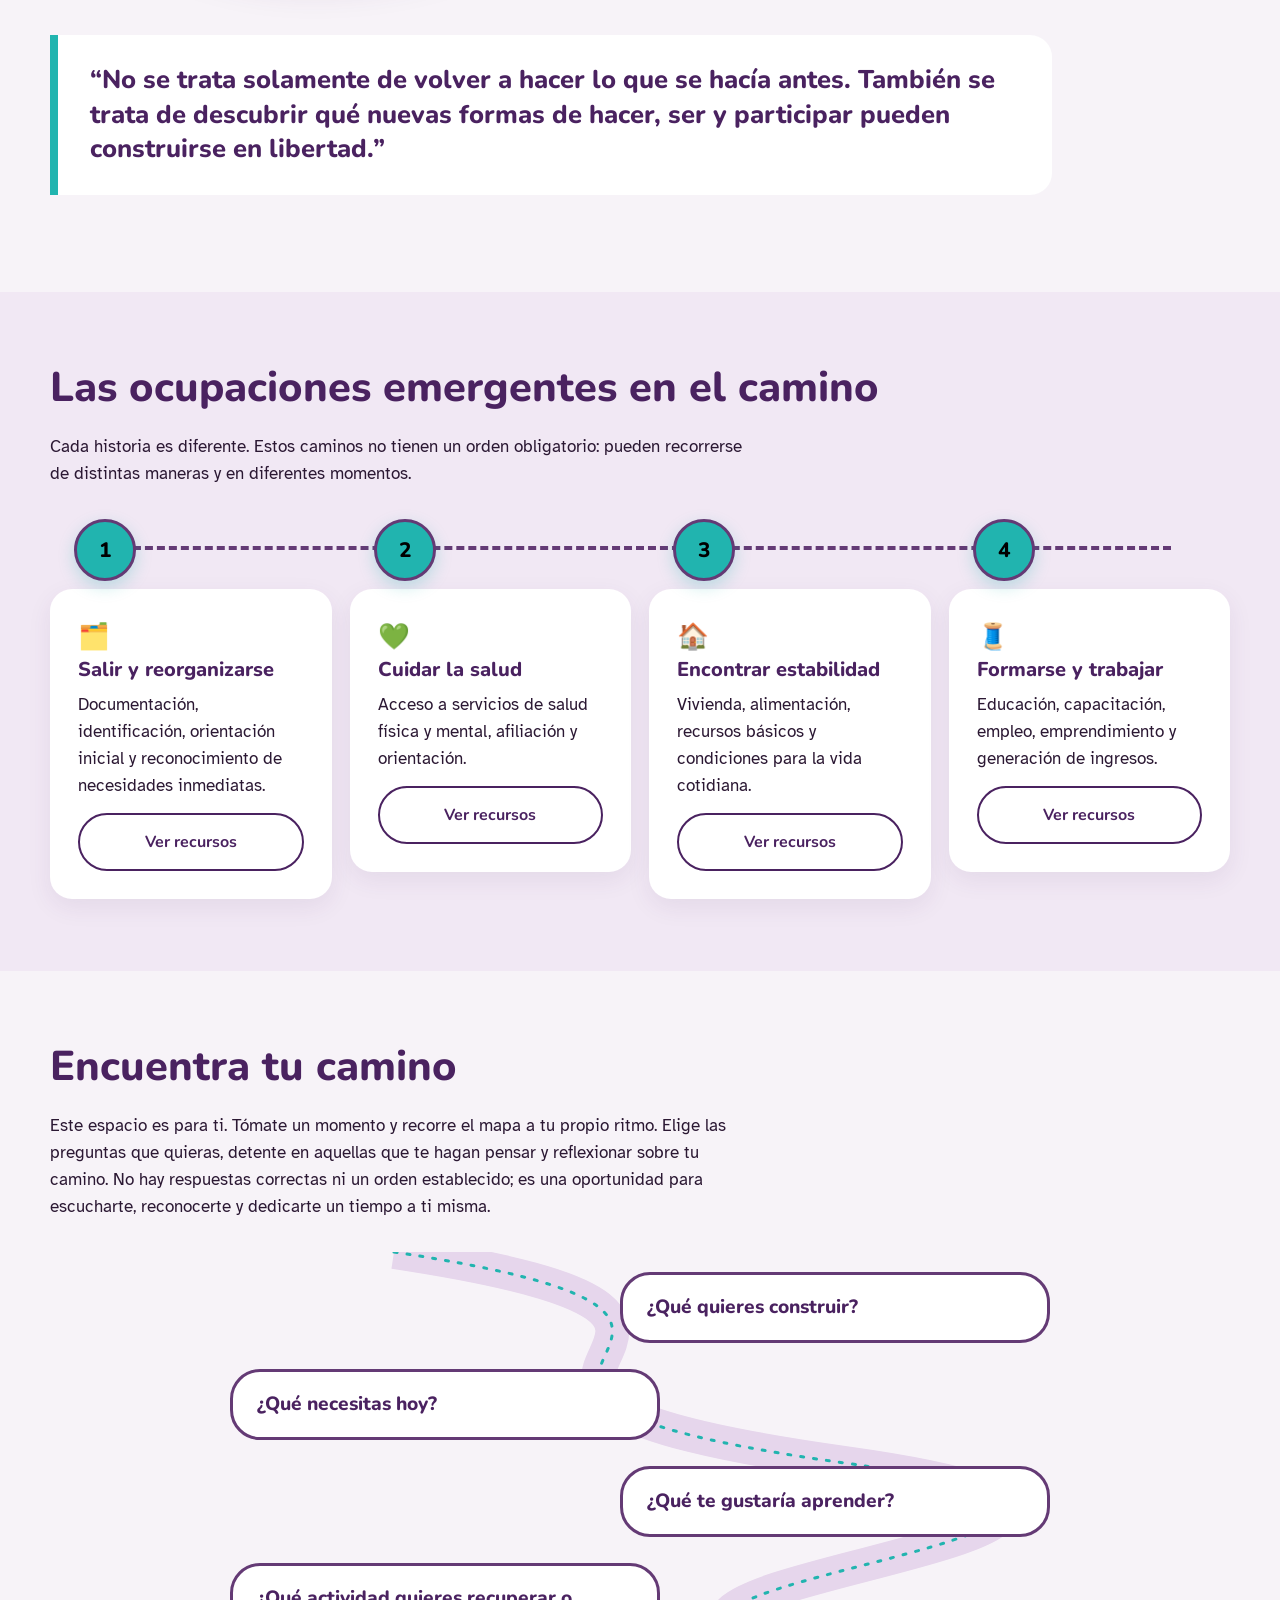
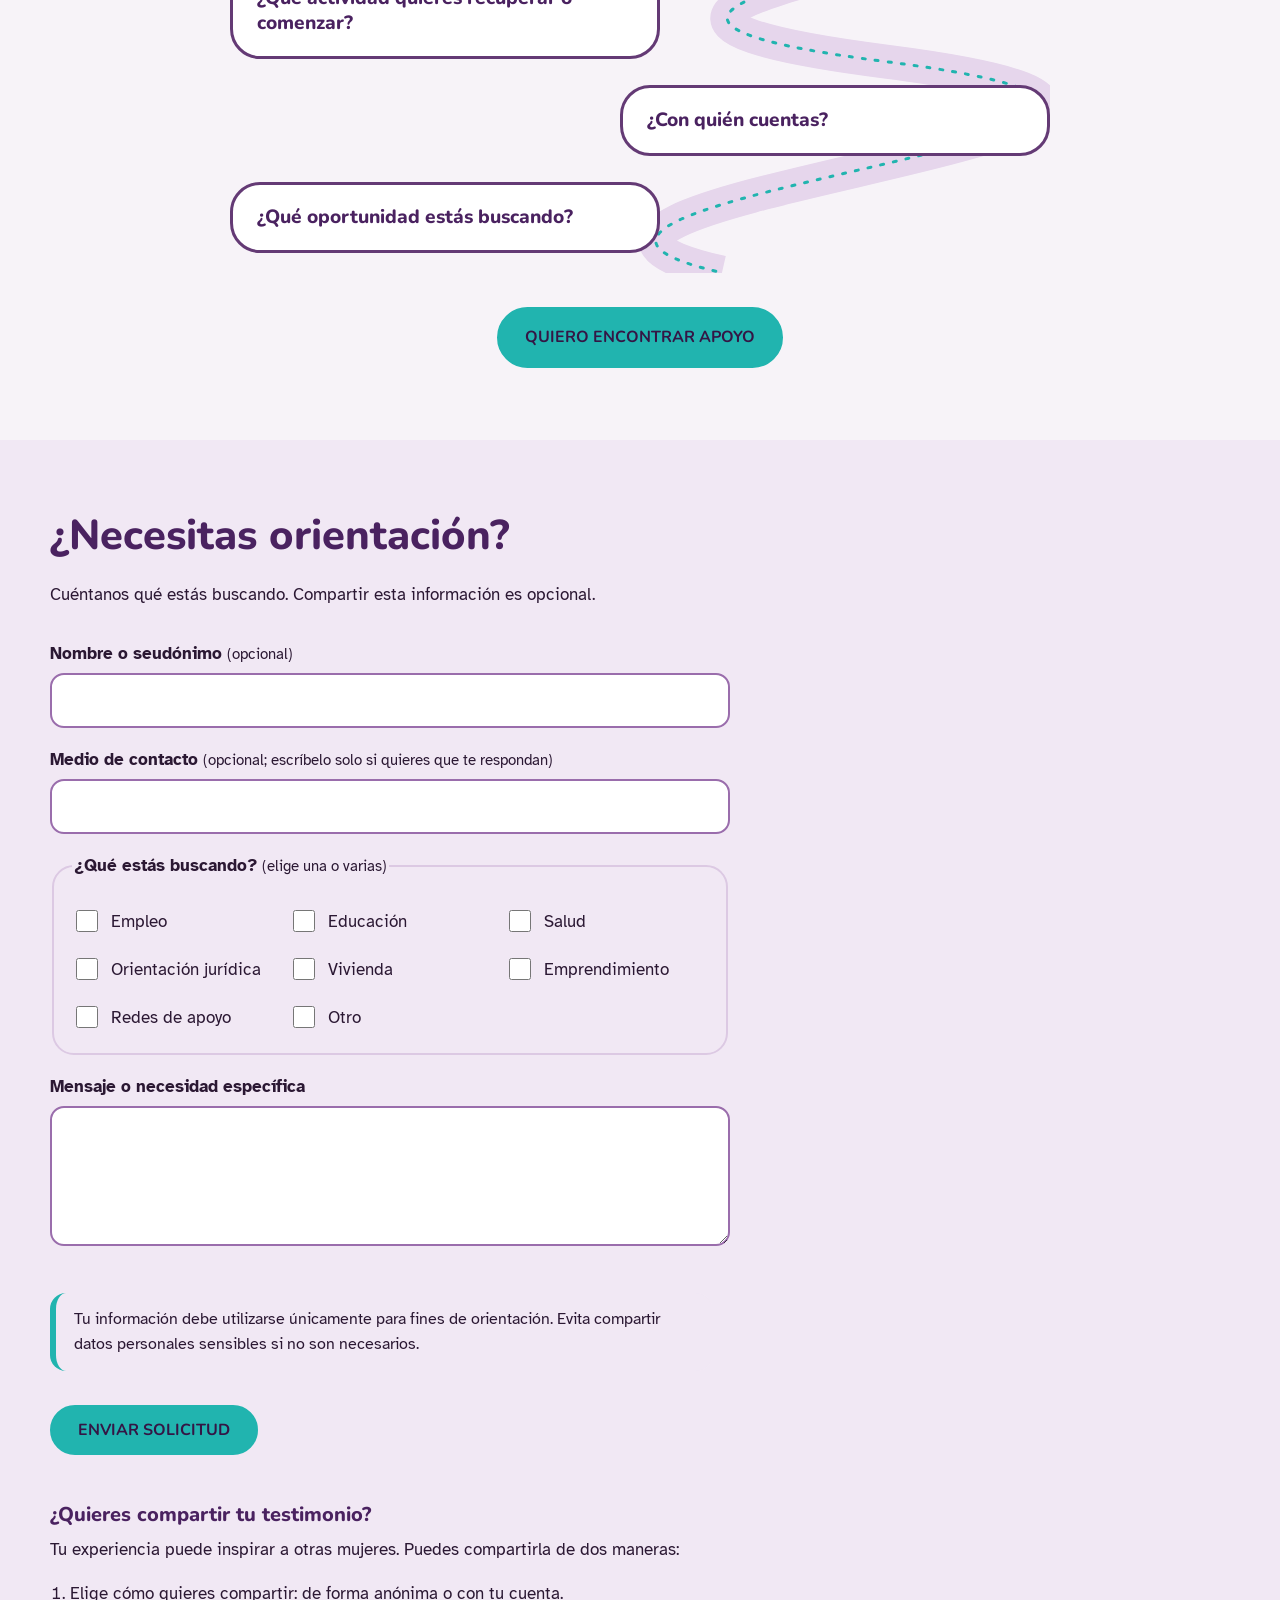
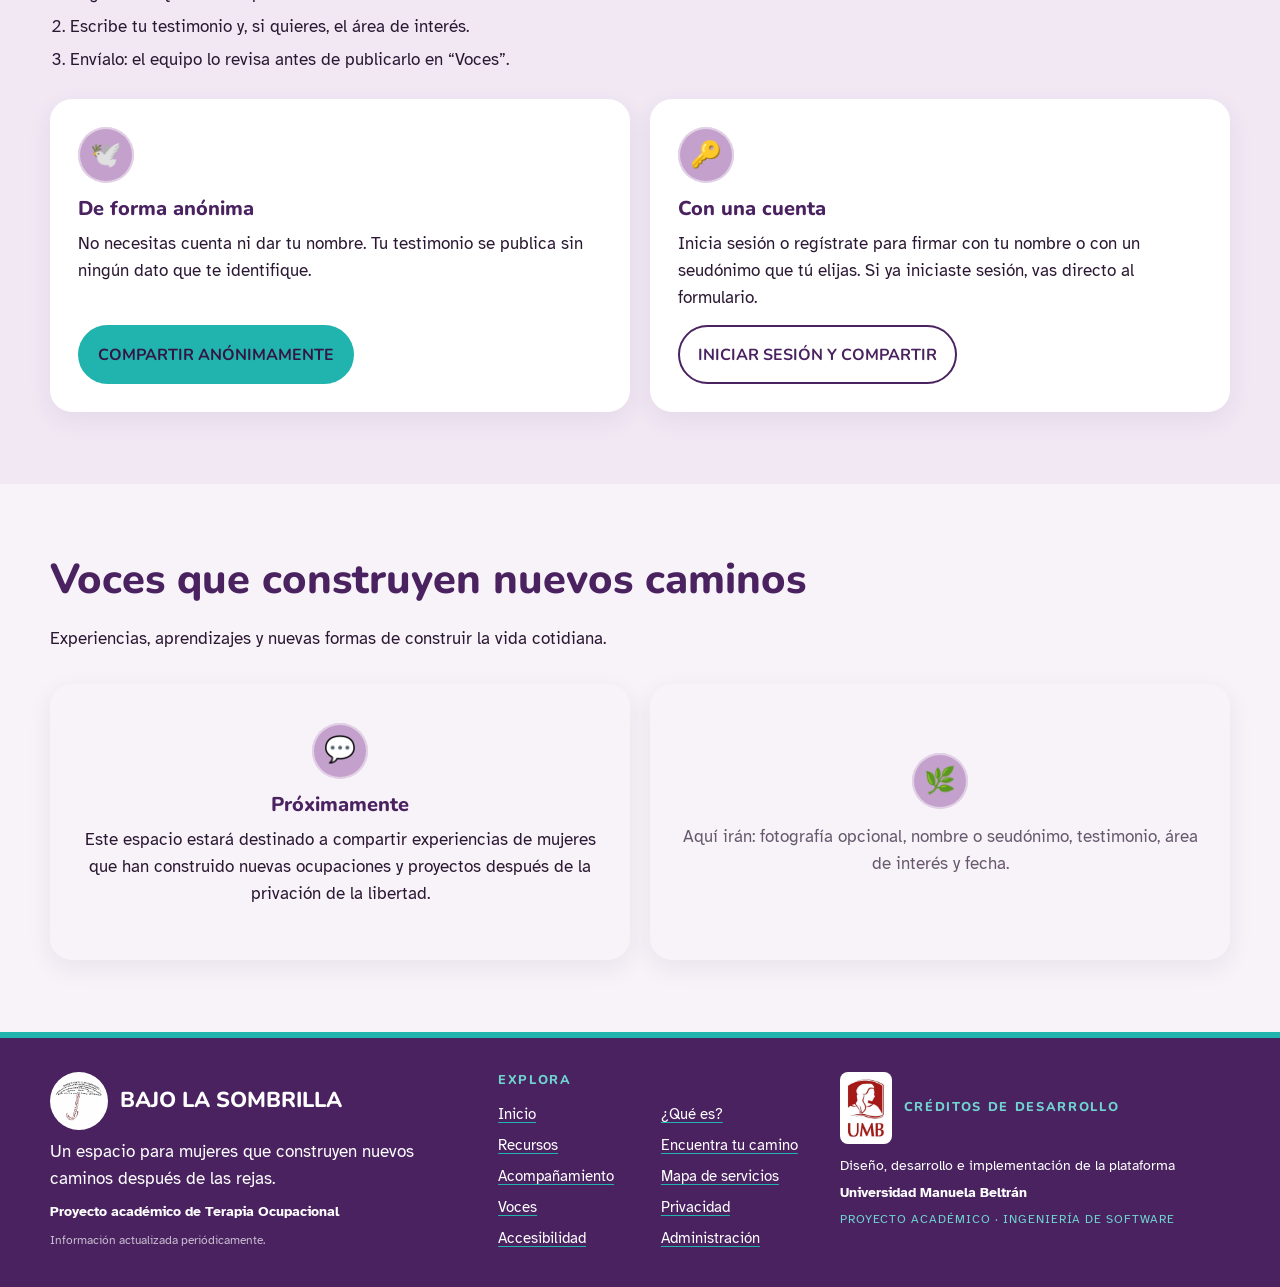
==== commit f487fccf: "Organiza imagenes y agrega documento de seguridad frontend-backend" ====
--- a/index.html
+++ b/index.html
@@ -36,7 +36,7 @@
             >
                 <img
                     class="logo-img"
-                    src="logo_3_transparente.png"
+                    src="images/logo_3_transparente.png"
                     alt="Logotipo de una sombrilla que representa la articulación entre el enfoque de Terapias Ocupacionales desde el Sur y el Modelo de Desempeño Ocupacional Realizante. En la cubierta de la sombrilla, dispuestos en forma de arco, se encuentran los principios del enfoque: centrado en la voz de sujetos históricamente marginados, reconocimiento de desigualdades estructurales, compromiso contextual, pensamiento crítico y situado, perspectiva decolonial, justicia, derechos humanos y saberes locales. En el mango o estructura central se representa el Modelo de Desempeño Ocupacional Realizante, con elementos relacionados con el contexto como determinante del desempeño, las experiencias significativas y los procesos ocupacionales. En la parte inferior, el diseño incorpora los propósitos de organización, integración, productividad y realización. La sombrilla simboliza la integración de estas perspectivas como fundamento para comprender el desempeño ocupacional desde una mirada crítica, contextual y centrada en las personas."
                     title="Logotipo de una sombrilla que representa la articulación entre el enfoque de Terapias Ocupacionales desde el Sur y el Modelo de Desempeño Ocupacional Realizante. En la cubierta de la sombrilla, dispuestos en forma de arco, se encuentran los principios del enfoque: centrado en la voz de sujetos históricamente marginados, reconocimiento de desigualdades estructurales, compromiso contextual, pensamiento crítico y situado, perspectiva decolonial, justicia, derechos humanos y saberes locales. En el mango o estructura central se representa el Modelo de Desempeño Ocupacional Realizante, con elementos relacionados con el contexto como determinante del desempeño, las experiencias significativas y los procesos ocupacionales. En la parte inferior, el diseño incorpora los propósitos de organización, integración, productividad y realización. La sombrilla simboliza la integración de estas perspectivas como fundamento para comprender el desempeño ocupacional desde una mirada crítica, contextual y centrada en las personas."
                     width="46"
@@ -184,11 +184,8 @@
                     </p>
 
                     <p>
-                        Una plataforma que acompaña a las mujeres en sus
-                        ocupaciones emergentes y en su proceso de
-                        reinserción, reconociendo aquello que empiezan
-                        a hacer, a ser y a construir cuando su vida
-                        cotidiana se reorganiza en libertad.
+                        Una plataforma que acompaña a las mujeres en sus ocupaciones emergentes durante el proceso de reinserción,
+                        reconociendo aquello que empiezan a hacer, ser y construir al reorganizar su vida cotidiana en libertad.
                     </p>
 
                     <div class="row">
@@ -240,7 +237,7 @@
 
                     <img
                         class="que-es-logo"
-                        src="logo_3_transparente.png"
+                        src="images/logo_3_transparente.png"
                         alt="Logotipo de Bajo la sombrilla"
                         width="604"
                         height="506"
@@ -263,7 +260,7 @@
 
                         <img
                             class="card-photo"
-                            src="orientar.jpg"
+                            src="images/orientar.jpg"
                             alt="Tres profesionales de la salud con batas blancas sonriendo y cubriendo sus rostros con las manos"
                             width="1200"
                             height="900"
@@ -284,7 +281,7 @@
 
                         <img
                             class="card-photo"
-                            src="conectar.jpg"
+                            src="images/conectar.jpg"
                             alt="Cinco mujeres con uniformes azules sonriendo y abrazándose en grupo"
                             width="1200"
                             height="900"
@@ -306,7 +303,7 @@
 
                         <img
                             class="card-photo"
-                            src="acompanar.jpg"
+                            src="images/acompanar.jpg"
                             alt="Mujer con vestido azul y velo blanco sosteniendo una vasija de barro"
                             width="1200"
                             height="900"
@@ -711,14 +708,14 @@
 
     </main>
 
-    <!-- ==================== PIE DE PÁGINA ==================== -->
+    <!-- =============== PIE DE PÁGINA =============== -->
         <footer>
       <div class="wrap footer-grid">
         <div class="footer-brand">
           <div class="footer-brand-head">
             <img
               class="footer-logo"
-              src="logo_3_transparente.png"
+              src="images/logo_3_transparente.png"
               alt=""
               width="46"
               height="39"
@@ -755,7 +752,7 @@
           <div class="credits-head">
             <img
               class="umb-logo"
-              src="logo_umb.png"
+              src="images/logo_umb.png"
               alt="Universidad Manuela Beltrán"
               width="44"
               height="64"
@@ -771,7 +768,7 @@
       </div>
     </footer>
 
-    <!-- ==================== BARRA INFERIOR ==================== -->
+    <!-- ================ BARRA INFERIOR ============== -->
     <div class="bar">
 
         <a class="btn" href="#apoyo">
--- a/style.css
+++ b/style.css
@@ -682,7 +682,7 @@
       rgba(247, 243, 248, 0.62) 70%,
       rgba(247, 243, 248, 0.16) 100%
     ),
-    url("hero-mujeres.jpeg") center 32% / cover no-repeat;
+    url("images/hero-mujeres.jpeg") center 32% / cover no-repeat;
 }
 
 .hero::after {
@@ -803,7 +803,7 @@
         rgba(247, 243, 248, 0.9) 45%,
         rgba(247, 243, 248, 0.55) 100%
       ),
-      url("hero-mujeres.jpeg") 52% 18% / cover no-repeat;
+      url("images/hero-mujeres.jpeg") 52% 18% / cover no-repeat;
   }
 
   .hero-copy {
@@ -1062,6 +1062,7 @@
 input[type="text"],
 input[type="email"],
 input[type="password"],
+input[type="url"],
 textarea,
 select {
   width: 100%;
@@ -1081,6 +1082,7 @@
 input[type="text"]:focus-visible,
 input[type="email"]:focus-visible,
 input[type="password"]:focus-visible,
+input[type="url"]:focus-visible,
 textarea:focus-visible,
 select:focus-visible {
   border-color: var(--turquesa-700);
@@ -2010,6 +2012,37 @@
 
 .chat-head p {
   margin: 2px 0 0;
+}
+
+.chat-status {
+  flex: 0 0 auto;
+  max-width: none;
+  margin: 0;
+  padding: 10px 18px;
+  border-bottom: 2px solid var(--line);
+  background: var(--soft);
+  color: var(--petrol);
+  font-size: 0.95rem;
+  font-weight: 700;
+}
+
+.chat-status::before {
+  content: "●";
+  margin-right: 8px;
+}
+
+.chat-status.online {
+  background: var(--turquesa-50);
+  color: var(--turquesa-800);
+}
+
+.chat-status.offline {
+  background: var(--morado-100);
+  color: var(--morado-800);
+}
+
+.chat-status[hidden] {
+  display: none;
 }
 
 .chat-messages {
@@ -2297,10 +2330,19 @@
 }
 
 .emergency-btn {
-  background: #fff;
+  background: #b3361a;
   border-color: #fff;
-  color: #8f2712;
+  color: #fff;
   white-space: nowrap;
+}
+
+.emergency-card .btn.emergency-btn {
+  color: #fff;
+}
+
+.emergency-btn:hover {
+  background: #8f2712;
+  border-color: #fff;
 }
 
 .emergency-fab {
@@ -2319,6 +2361,7 @@
 }
 
 .emergency-fab:hover {
+  background: #8f2712;
   transform: translateY(-2px);
 }
 
@@ -2379,15 +2422,24 @@
   grid-template-rows: auto auto;
   gap: 2px 12px;
   padding: 12px 14px;
-  border: 2px solid #b3361a55;
+  border: 2px solid var(--morado-300);
   border-radius: 14px;
-  background: #fff6f2;
+  background: var(--morado-50);
   color: var(--ink);
   text-decoration: none;
+  transition:
+    background 0.2s ease,
+    border-color 0.2s ease;
+}
+
+.emergency-line:hover,
+.emergency-line:focus-visible {
+  background: var(--turquesa-50);
+  border-color: var(--turquesa-500);
 }
 
 .emergency-line strong {
-  color: #8f2712;
+  color: var(--morado-800);
 }
 
 .emergency-line span {
@@ -2400,7 +2452,7 @@
   grid-column: 2;
   align-self: center;
   font: 800 1.25rem Nunito, sans-serif;
-  color: #b3361a;
+  color: var(--turquesa-700);
 }
 
 .line-card .linea-desc {
